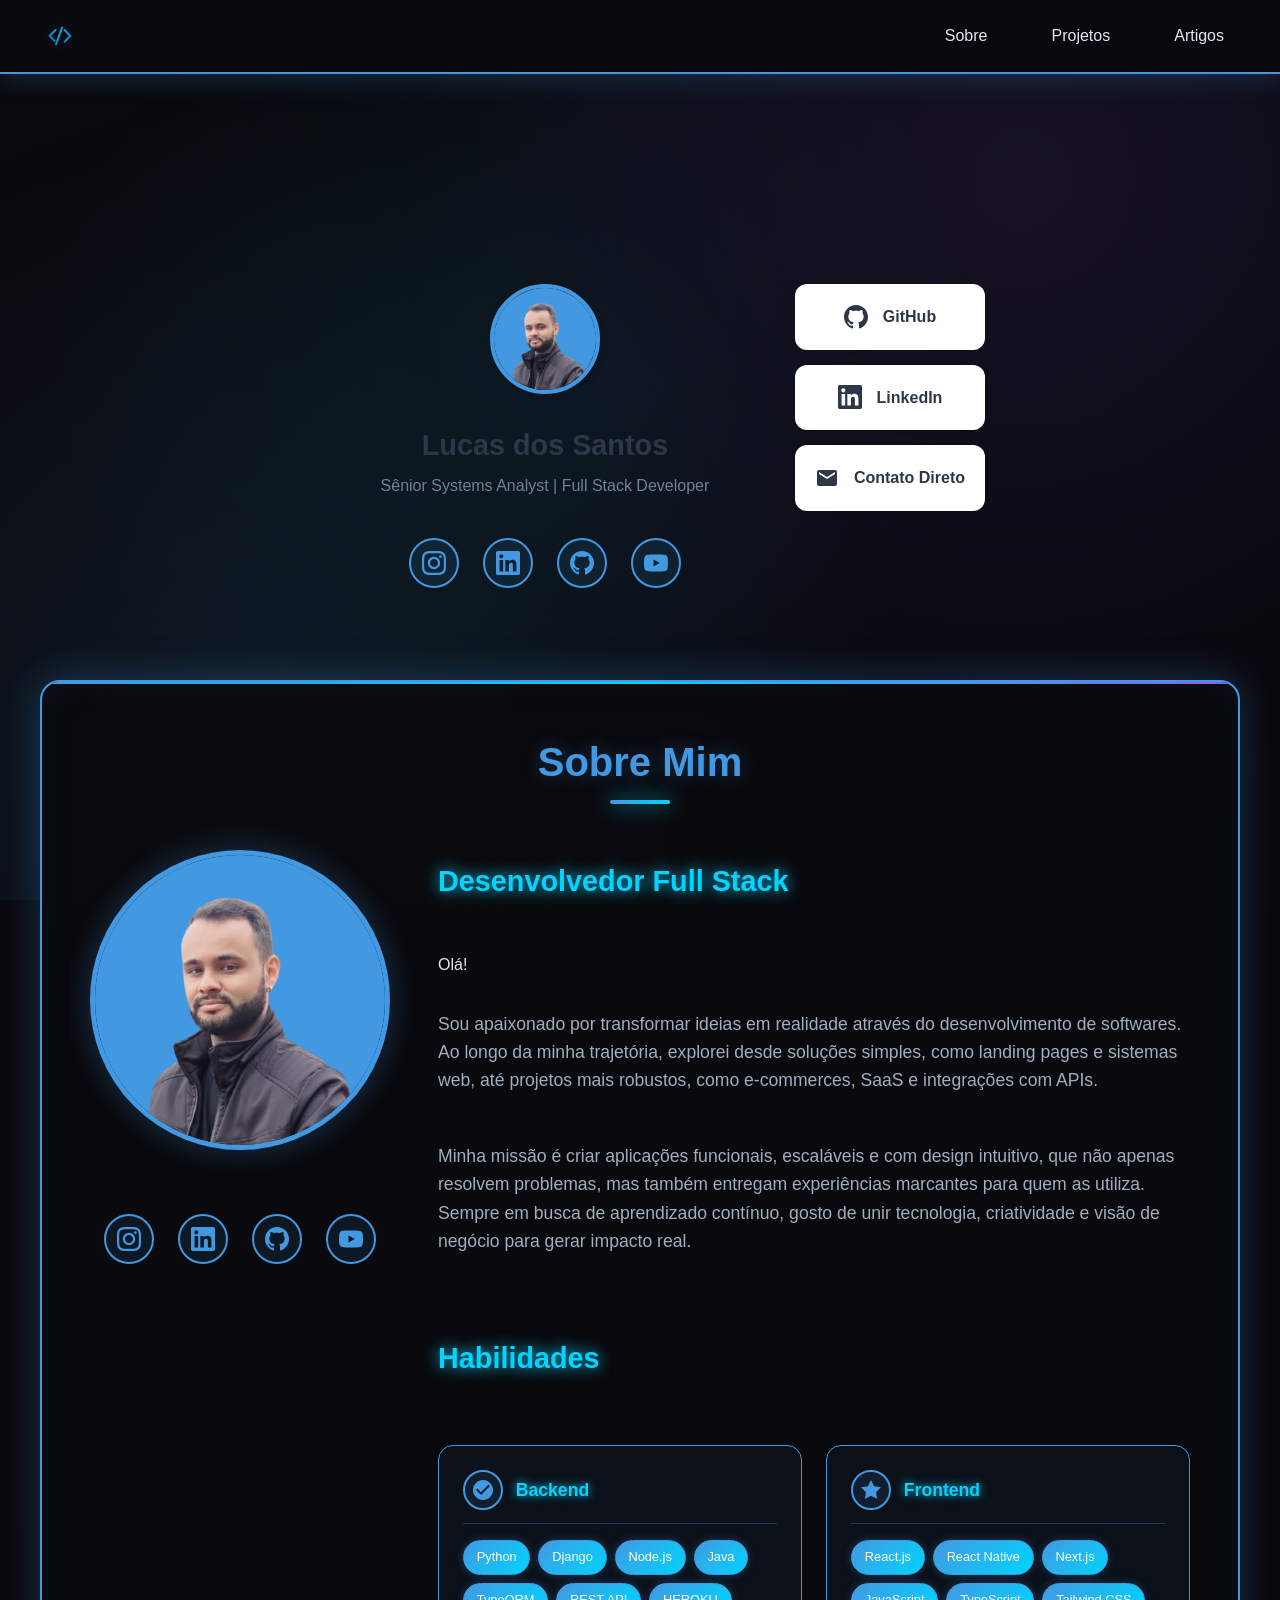
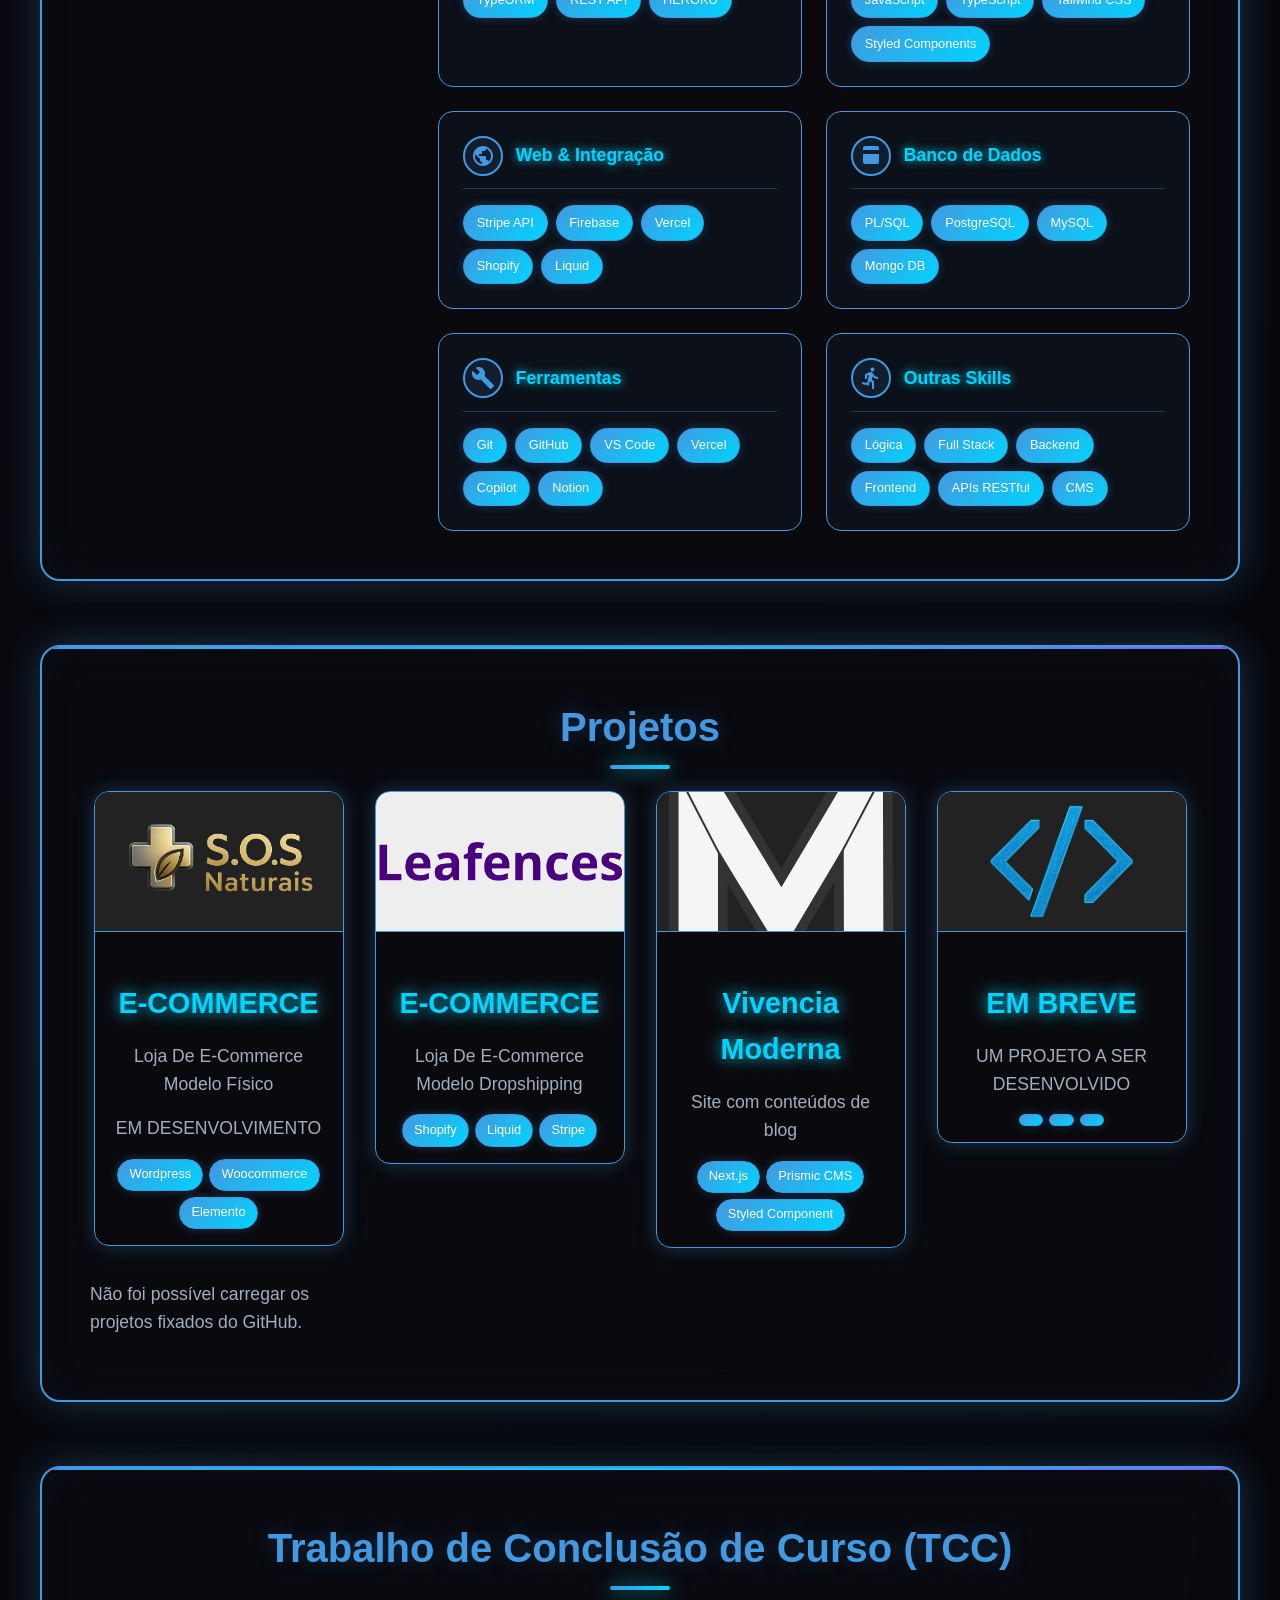
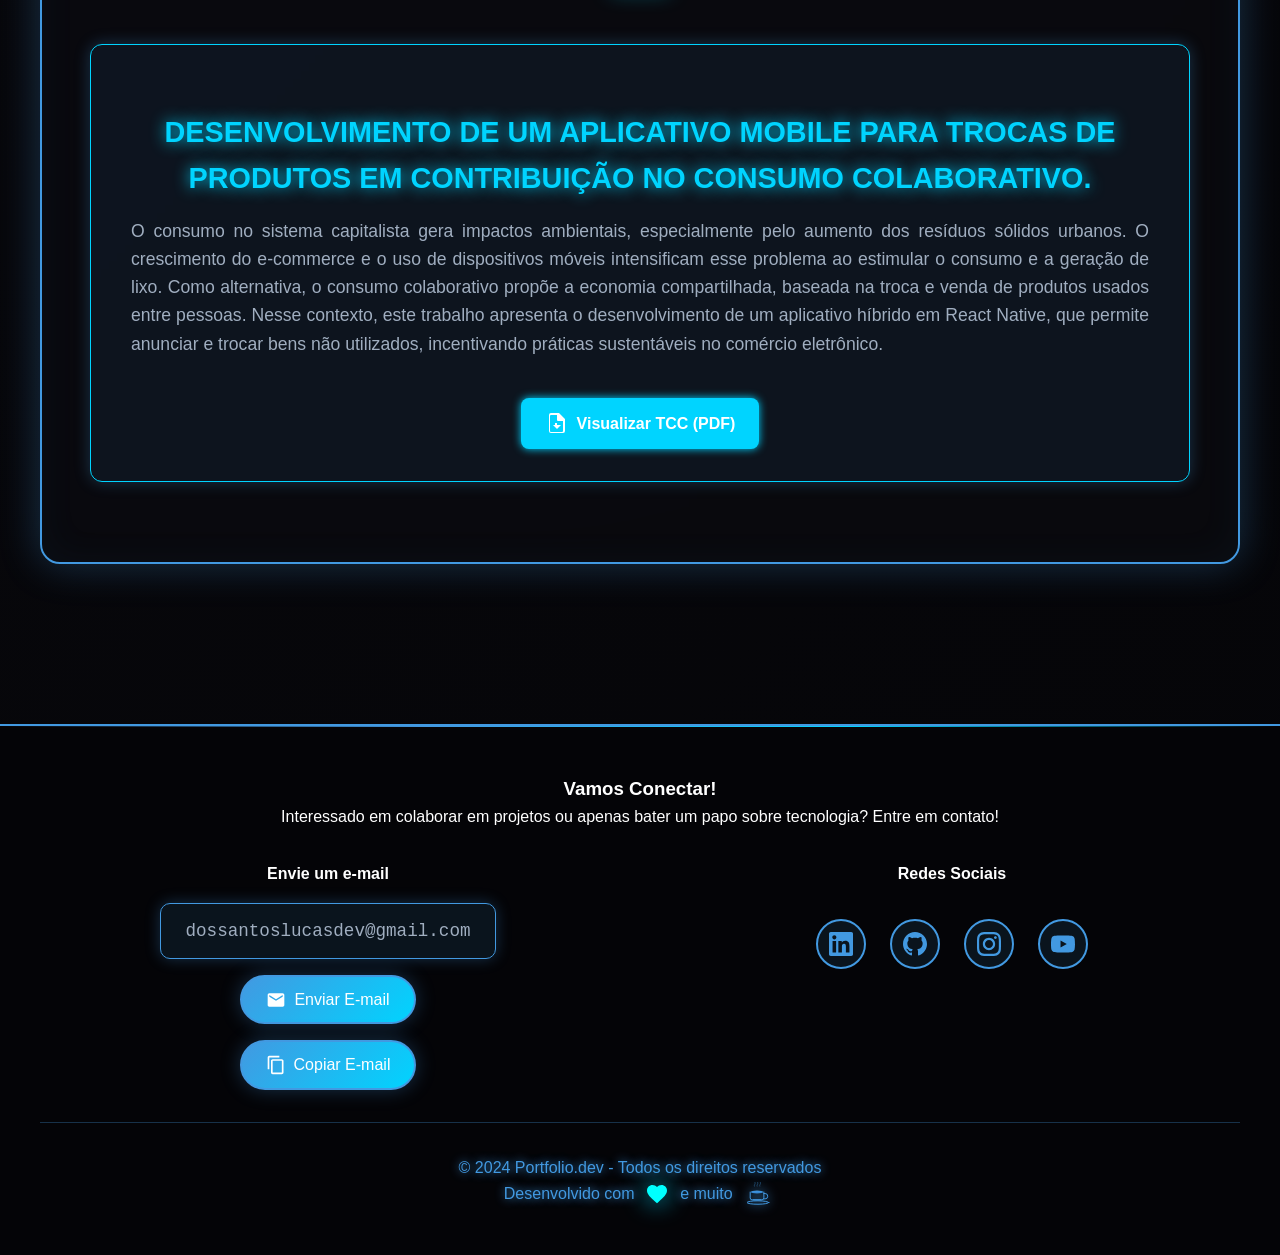
==== index.html @ 05f4ea82 "new Update index.html" ====
<!DOCTYPE html>
<html lang="pt-BR">
<head>
    <meta charset="UTF-8">
    <meta name="viewport" content="width=device-width, initial-scale=1.0">
    <title>Portfólio - Desenvolvedor de Tecnologia</title>
    <link rel="stylesheet" href="style.css">
    <script src="script.js" defer></script>
</head>
<body>
    <!-- Header -->
    <header>
        <div class="header-content">
            <a href="#" class="logo">
                <img src="logo.png" alt="Logo" class="logo-img">
            </a>
            <button class="hamburger" onclick="toggleMenu()">
                <span></span>
                <span></span>
                <span></span>
            </button>
            <nav>
                <ul class="nav-menu">
                    <li><a href="#sobre">Sobre</a></li>
                    <li><a href="#projetos">Projetos</a></li>
                    <li><a href="#artigos">Artigos</a></li>
                </ul>
            </nav>
        </div>
    </header>

    <!-- Main Content -->
    <main>

   <main>
    <section id="links-portal" class="section-links">
        <div class="links-container">
            <div class="profile-header">
                <img src="profile.png" alt="Foto de Perfil" class="profile-img-links">
                <h1>Lucas dos Santos</h1>
                <p class="subtitle">Sênior Systems Analyst | Full Stack Developer</p>
                
                </div>
             <!-- Social Media Links -->
                    <div class="social-media-row">
                        <a href="https://www.instagram.com/dossantoslucasdev/" class="social-link" title="Instagram">
                            <svg width="24" height="24" viewBox="0 0 24 24" fill="currentColor">
                                <path d="M12 2.163c3.204 0 3.584.012 4.85.07 3.252.148 4.771 1.691 4.919 4.919.058 1.265.069 1.645.069 4.849 0 3.205-.012 3.584-.069 4.849-.149 3.225-1.664 4.771-4.919 4.919-1.266.058-1.644.07-4.85.07-3.204 0-3.584-.012-4.849-.07-3.26-.149-4.771-1.699-4.919-4.92-.058-1.265-.07-1.644-.07-4.849 0-3.204.013-3.583.07-4.849.149-3.227 1.664-4.771 4.919-4.919 1.266-.057 1.645-.069 4.849-.069zm0-2.163c-3.259 0-3.667.014-4.947.072-4.358.2-6.78 2.618-6.98 6.98-.059 1.281-.073 1.689-.073 4.948 0 3.259.014 3.668.072 4.948.2 4.358 2.618 6.78 6.98 6.98 1.281.058 1.689.072 4.948.072 3.259 0 3.668-.014 4.948-.072 4.354-.2 6.782-2.618 6.979-6.98.059-1.28.073-1.689.073-4.948 0-3.259-.014-3.667-.072-4.947-.196-4.354-2.617-6.78-6.979-6.98-1.281-.059-1.69-.073-4.949-.073zm0 5.838c-3.403 0-6.162 2.759-6.162 6.162s2.759 6.163 6.162 6.163 6.162-2.759 6.162-6.163c0-3.403-2.759-6.162-6.162-6.162zm0 10.162c-2.209 0-4-1.79-4-4 0-2.209 1.791-4 4-4s4 1.791 4 4c0 2.21-1.791 4-4 4zm6.406-11.845c-.796 0-1.441.645-1.441 1.44s.645 1.44 1.441 1.44c.795 0 1.439-.645 1.439-1.44s-.644-1.44-1.439-1.44z"/>
                            </svg>
                        </a>
                        <a href="https://www.linkedin.com/in/dossantoslucas-rsv/" class="social-link" title="LinkedIn">
                            <svg width="24" height="24" viewBox="0 0 24 24" fill="currentColor">
                                <path d="M20.447 20.452h-3.554v-5.569c0-1.328-.027-3.037-1.852-3.037-1.853 0-2.136 1.445-2.136 2.939v5.667H9.351V9h3.414v1.561h.046c.477-.9 1.637-1.85 3.37-1.85 3.601 0 4.267 2.37 4.267 5.455v6.286zM5.337 7.433c-1.144 0-2.063-.926-2.063-2.065 0-1.138.92-2.063 2.063-2.063 1.14 0 2.064.925 2.064 2.063 0 1.139-.925 2.065-2.064 2.065zm1.782 13.019H3.555V9h3.564v11.452zM22.225 0H1.771C.792 0 0 .774 0 1.729v20.542C0 23.227.792 24 1.771 24h20.451C23.2 24 24 23.227 24 22.271V1.729C24 .774 23.2 0 22.222 0h.003z"/>
                            </svg>
                        </a>
                        <a href="https://github.com/dossantoslucasdev/" class="social-link" title="GitHub">
                            <svg width="24" height="24" viewBox="0 0 24 24" fill="currentColor">
                                <path d="M12 0c-6.626 0-12 5.373-12 12 0 5.302 3.438 9.8 8.207 11.387.599.111.793-.261.793-.577v-2.234c-3.338.726-4.033-1.416-4.033-1.416-.546-1.387-1.333-1.756-1.333-1.756-1.089-.745.083-.729.083-.729 1.205.084 1.839 1.237 1.839 1.237 1.07 1.834 2.807 1.304 3.492.997.107-.775.418-1.305.762-1.604-2.665-.305-5.467-1.334-5.467-5.931 0-1.311.469-2.381 1.236-3.221-.124-.303-.535-1.524.117-3.176 0 0 1.008-.322 3.301 1.23.957-.266 1.983-.399 3.003-.404 1.02.005 2.047.138 3.006.404 2.291-1.552 3.297-1.23 3.297-1.23.653 1.653.242 2.874.118 3.176.77.84 1.235 1.911 1.235 3.221 0 4.609-2.807 5.624-5.479 5.921.43.372.823 1.102.823 2.222v3.293c0 .319.192.694.801.576 4.765-1.589 8.199-6.086 8.199-11.386 0-6.627-5.373-12-12-12z"/>
                            </svg>
                        </a>
                        <a href="https://www.youtube.com/@dossantoslucasdev/" class="social-link" title="YouTube">
                            <svg width="24" height="24" viewBox="0 0 24 24" fill="currentColor">
                                <path d="M23.498 6.186a3.016 3.016 0 0 0-2.122-2.136C19.505 3.545 12 3.545 12 3.545s-7.505 0-9.377.505A3.017 3.017 0 0 0 .502 6.186C0 8.07 0 12 0 12s0 3.93.502 5.814a3.016 3.016 0 0 0 2.122 2.136c1.871.505 9.376.505 9.376.505s7.505 0 9.377-.505a3.015 3.015 0 0 0 2.122-2.136C24 15.93 24 12 24 12s0-3.93-.502-5.814zM9.545 15.568V8.432L15.818 12l-6.273 3.568z"/>
                            </svg>
                        </a>
                    </div>
            </div>

            <div class="links-grid">
                <a href="https://github.com/dossantoslucasdev/" target="_blank" class="link-card">
                    <svg width="24" height="24" viewBox="0 0 24 24" fill="currentColor"><path d="M12 0c-6.626 0-12 5.373-12 12 0 5.302 3.438 9.8 8.207 11.387.599.111.793-.261.793-.577v-2.234c-3.338.726-4.033-1.416-4.033-1.416-.546-1.387-1.333-1.756-1.333-1.756-1.089-.745.083-.729.083-.729 1.205.084 1.839 1.237 1.839 1.237 1.07 1.834 2.807 1.304 3.492.997.107-.775.418-1.305.762-1.604-2.665-.305-5.467-1.334-5.467-5.931 0-1.311.469-2.381 1.236-3.221-.124-.303-.535-1.524.117-3.176 0 0 1.008-.322 3.301 1.23.957-.266 1.983-.399 3.003-.404 1.02.005 2.047.138 3.006.404 2.291-1.552 3.297-1.23 3.297-1.23.653 1.653.242 2.874.118 3.176.77.84 1.235 1.911 1.235 3.221 0 4.609-2.807 5.624-5.479 5.921.43.372.823 1.102.823 2.222v3.293c0 .319.192.694.801.576 4.765-1.589 8.199-6.086 8.199-11.386 0-6.627-5.373-12-12-12z"/></svg>
                    <span>GitHub</span>
                </a>

                <a href="https://www.linkedin.com/in/dossantoslucas-rsv/" target="_blank" class="link-card">
                    <svg width="24" height="24" viewBox="0 0 24 24" fill="currentColor"><path d="M20.447 20.452h-3.554v-5.569c0-1.328-.027-3.037-1.852-3.037-1.853 0-2.136 1.445-2.136 2.939v5.667H9.351V9h3.414v1.561h.046c.477-.9 1.637-1.85 3.37-1.85 3.601 0 4.267 2.37 4.267 5.455v6.286zM5.337 7.433c-1.144 0-2.063-.926-2.063-2.065 0-1.138.92-2.063 2.063-2.063 1.14 0 2.064.925 2.064 2.063 0 1.139-.925 2.065-2.064 2.065zm1.782 13.019H3.555V9h3.564v11.452zM22.225 0H1.771C.792 0 0 .774 0 1.729v20.542C0 23.227.792 24 1.771 24h20.451C23.2 24 24 23.227 24 22.271V1.729C24 .774 23.2 0 22.222 0h.003z"/></svg>
                    <span>LinkedIn</span>
                </a>

                <a href="mailto:dossantoslucasdev@gmail.com" class="link-card">
                    <svg width="24" height="24" viewBox="0 0 24 24" fill="currentColor"><path d="M20 4H4c-1.1 0-1.99.9-1.99 2L2 18c0 1.1.9 2 2 2h16c1.1 0 2-.9 2-2V6c0-1.1-.9-2-2-2zm0 4l-8 5-8-5V6l8 5 8-5v2z"/></svg>
                    <span>Contato Direto</span>
                </a>
            </div>
        </div>
    </section>

    </main>

        
        <!-- Sobre Section -->
        <section id="sobre" class="section">
            <h2>Sobre Mim</h2>
            <div class="about-content">
                <!-- Left Side - Profile & Social -->
                <div class="profile-social-side">
                    <img src="profile.png" alt="Foto de Perfil" class="profile-img">
                    
                    <!-- Social Media Links -->
                    <div class="social-media-row">
                        <a href="https://www.instagram.com/dossantoslucasdev/" class="social-link" title="Instagram">
                            <svg width="24" height="24" viewBox="0 0 24 24" fill="currentColor">
                                <path d="M12 2.163c3.204 0 3.584.012 4.85.07 3.252.148 4.771 1.691 4.919 4.919.058 1.265.069 1.645.069 4.849 0 3.205-.012 3.584-.069 4.849-.149 3.225-1.664 4.771-4.919 4.919-1.266.058-1.644.07-4.85.07-3.204 0-3.584-.012-4.849-.07-3.26-.149-4.771-1.699-4.919-4.92-.058-1.265-.07-1.644-.07-4.849 0-3.204.013-3.583.07-4.849.149-3.227 1.664-4.771 4.919-4.919 1.266-.057 1.645-.069 4.849-.069zm0-2.163c-3.259 0-3.667.014-4.947.072-4.358.2-6.78 2.618-6.98 6.98-.059 1.281-.073 1.689-.073 4.948 0 3.259.014 3.668.072 4.948.2 4.358 2.618 6.78 6.98 6.98 1.281.058 1.689.072 4.948.072 3.259 0 3.668-.014 4.948-.072 4.354-.2 6.782-2.618 6.979-6.98.059-1.28.073-1.689.073-4.948 0-3.259-.014-3.667-.072-4.947-.196-4.354-2.617-6.78-6.979-6.98-1.281-.059-1.69-.073-4.949-.073zm0 5.838c-3.403 0-6.162 2.759-6.162 6.162s2.759 6.163 6.162 6.163 6.162-2.759 6.162-6.163c0-3.403-2.759-6.162-6.162-6.162zm0 10.162c-2.209 0-4-1.79-4-4 0-2.209 1.791-4 4-4s4 1.791 4 4c0 2.21-1.791 4-4 4zm6.406-11.845c-.796 0-1.441.645-1.441 1.44s.645 1.44 1.441 1.44c.795 0 1.439-.645 1.439-1.44s-.644-1.44-1.439-1.44z"/>
                            </svg>
                        </a>
                        <a href="https://www.linkedin.com/in/dossantoslucas-rsv/" class="social-link" title="LinkedIn">
                            <svg width="24" height="24" viewBox="0 0 24 24" fill="currentColor">
                                <path d="M20.447 20.452h-3.554v-5.569c0-1.328-.027-3.037-1.852-3.037-1.853 0-2.136 1.445-2.136 2.939v5.667H9.351V9h3.414v1.561h.046c.477-.9 1.637-1.85 3.37-1.85 3.601 0 4.267 2.37 4.267 5.455v6.286zM5.337 7.433c-1.144 0-2.063-.926-2.063-2.065 0-1.138.92-2.063 2.063-2.063 1.14 0 2.064.925 2.064 2.063 0 1.139-.925 2.065-2.064 2.065zm1.782 13.019H3.555V9h3.564v11.452zM22.225 0H1.771C.792 0 0 .774 0 1.729v20.542C0 23.227.792 24 1.771 24h20.451C23.2 24 24 23.227 24 22.271V1.729C24 .774 23.2 0 22.222 0h.003z"/>
                            </svg>
                        </a>
                        <a href="https://github.com/dossantoslucasdev/" class="social-link" title="GitHub">
                            <svg width="24" height="24" viewBox="0 0 24 24" fill="currentColor">
                                <path d="M12 0c-6.626 0-12 5.373-12 12 0 5.302 3.438 9.8 8.207 11.387.599.111.793-.261.793-.577v-2.234c-3.338.726-4.033-1.416-4.033-1.416-.546-1.387-1.333-1.756-1.333-1.756-1.089-.745.083-.729.083-.729 1.205.084 1.839 1.237 1.839 1.237 1.07 1.834 2.807 1.304 3.492.997.107-.775.418-1.305.762-1.604-2.665-.305-5.467-1.334-5.467-5.931 0-1.311.469-2.381 1.236-3.221-.124-.303-.535-1.524.117-3.176 0 0 1.008-.322 3.301 1.23.957-.266 1.983-.399 3.003-.404 1.02.005 2.047.138 3.006.404 2.291-1.552 3.297-1.23 3.297-1.23.653 1.653.242 2.874.118 3.176.77.84 1.235 1.911 1.235 3.221 0 4.609-2.807 5.624-5.479 5.921.43.372.823 1.102.823 2.222v3.293c0 .319.192.694.801.576 4.765-1.589 8.199-6.086 8.199-11.386 0-6.627-5.373-12-12-12z"/>
                            </svg>
                        </a>
                        <a href="https://www.youtube.com/@dossantoslucasdev/" class="social-link" title="YouTube">
                            <svg width="24" height="24" viewBox="0 0 24 24" fill="currentColor">
                                <path d="M23.498 6.186a3.016 3.016 0 0 0-2.122-2.136C19.505 3.545 12 3.545 12 3.545s-7.505 0-9.377.505A3.017 3.017 0 0 0 .502 6.186C0 8.07 0 12 0 12s0 3.93.502 5.814a3.016 3.016 0 0 0 2.122 2.136c1.871.505 9.376.505 9.376.505s7.505 0 9.377-.505a3.015 3.015 0 0 0 2.122-2.136C24 15.93 24 12 24 12s0-3.93-.502-5.814zM9.545 15.568V8.432L15.818 12l-6.273 3.568z"/>
                            </svg>
                        </a>
                    </div>
                </div>

                <!-- Right Side - Content -->
                <div class="content-side">
                    <h3>Desenvolvedor Full Stack</h3>
                    <span>Olá!</span>
                    <p>
                        Sou apaixonado por transformar ideias em realidade através do desenvolvimento de softwares. Ao longo da minha trajetória, explorei desde soluções simples, como landing pages e sistemas web, até projetos mais robustos, como e-commerces, SaaS e integrações com APIs.
                    </p>
                    <p>
                        Minha missão é criar aplicações funcionais, escaláveis e com design intuitivo, que não apenas resolvem problemas, mas também entregam experiências marcantes para quem as utiliza. Sempre em busca de aprendizado contínuo, gosto de unir tecnologia, criatividade e visão de negócio para gerar impacto real.
                    </p>
                    <h3>Habilidades</h3>
                    <div class="skills-grid">
                        <!-- Backend -->
                        <div class="skill-category">
                            <div class="skill-category-header">
                                <a href="#" class="skill-category-icon" title="Backend">
                                    <svg width="24" height="24" viewBox="0 0 24 24" fill="currentColor">
                                        <path d="M12 2C6.48 2 2 6.48 2 12s4.48 10 10 10 10-4.48 10-10S17.52 2 12 2zm-2 15l-5-5 1.41-1.41L10 14.17l7.59-7.59L19 8l-9 9z"/>
                                    </svg>
                                </a>
                                <h4>Backend</h4>
                            </div>
                            <div class="skill-items">
                                <span class="skill-tag">Python</span>
                                <span class="skill-tag">Django</span>
                                <span class="skill-tag">Node.js</span>
                                <span class="skill-tag">Java</span>
                                <span class="skill-tag">TypeORM</span>
                                <span class="skill-tag">REST API</span>
                                <span class="skill-tag">HEROKU</span>
                            </div>
                        </div>

                        <!-- Frontend -->
                        <div class="skill-category">
                            <div class="skill-category-header">
                                <a href="#" class="skill-category-icon" title="Frontend">
                                    <svg width="24" height="24" viewBox="0 0 24 24" fill="currentColor">
                                        <path d="M12 2l3.09 6.26L22 9.27l-5 4.87 1.18 6.88L12 17.77l-6.18 3.25L7 14.14 2 9.27l6.91-1.01L12 2z"/>
                                    </svg>
                                </a>
                                <h4>Frontend</h4>
                            </div>
                            <div class="skill-items">
                                <span class="skill-tag">React.js</span>
                                <span class="skill-tag">React Native</span>
                                <span class="skill-tag">Next.js</span>
                                <span class="skill-tag">JavaScript</span>
                                <span class="skill-tag">TypeScript</span>
                                <span class="skill-tag">Tailwind CSS</span>
                                <span class="skill-tag">Styled Components</span>
                            </div>
                        </div>

                        <!-- Web & Integração -->
                        <div class="skill-category">
                            <div class="skill-category-header">
                                <a href="#" class="skill-category-icon" title="Web & Integração">
                                    <svg width="24" height="24" viewBox="0 0 24 24" fill="currentColor">
                                        <path d="M12 2C6.48 2 2 6.48 2 12s4.48 10 10 10 10-4.48 10-10S17.52 2 12 2zm-1 17.93c-3.94-.49-7-3.85-7-7.93 0-.62.08-1.21.21-1.79L9 15v1c0 1.1.9 2 2 2v1.93zm6.9-2.54c-.26-.81-1-1.39-1.9-1.39h-1v-3c0-.55-.45-1-1-1H8v-2h2c.55 0 1-.45 1-1V7h2c1.1 0 2-.9 2-2v-.41c2.93 1.19 5 4.06 5 7.41 0 2.08-.8 3.97-2.1 5.39z"/>
                                    </svg>
                                </a>
                                <h4>Web & Integração</h4>
                            </div>
                            <div class="skill-items">
                                <span class="skill-tag">Stripe API</span>
                                <span class="skill-tag">Firebase</span>
                                <span class="skill-tag">Vercel</span>
                                <span class="skill-tag">Shopify</span>
                                <span class="skill-tag">Liquid</span>
                            </div>
                        </div>

                        <!-- Banco de Dados -->
                        <div class="skill-category">
                            <div class="skill-category-header">
                                <a href="#" class="skill-category-icon" title="Banco de Dados">
                                    <svg width="24" height="24" viewBox="0 0 24 24" fill="currentColor">
                                        <path d="M20 6H4V4c0-1.1.9-2 2-2h12c1.1 0 2 .9 2 2v2zm0 4H4v8c0 1.1.9 2 2 2h12c1.1 0 2-.9 2-2v-8zM6 18c0 .55.45 1 1 1h1c.55 0 1-.45 1-1v-1c0-.55-.45-1-1-1H7c-.55 0-1 .45-1 1v1zm0-5c0 .55.45 1 1 1h1c.55 0 1-.45 1-1v-1c0-.55-.45-1-1-1H7c-.55 0-1 .45-1 1v1z"/>
                                    </svg>
                                </a>
                                <h4>Banco de Dados</h4>
                            </div>
                            <div class="skill-items">
                                <span class="skill-tag">PL/SQL</span>
                                <span class="skill-tag">PostgreSQL</span>
                                <span class="skill-tag">MySQL</span>
                                <span class="skill-tag">Mongo DB</span>
                            </div>
                        </div>

                        <!-- Ferramentas -->
                        <div class="skill-category">
                            <div class="skill-category-header">
                                <a href="#" class="skill-category-icon" title="Ferramentas">
                                    <svg width="24" height="24" viewBox="0 0 24 24" fill="currentColor">
                                        <path d="M22.7 19l-9.1-9.1c.9-2.3.4-5-1.5-6.9-2-2-5-2.4-7.4-1.3L9 6 6 9 1.6 4.7C.4 7.1.9 10.1 2.9 12.1c1.9 1.9 4.6 2.4 6.9 1.5l9.1 9.1c.4.4 1 .4 1.4 0l2.3-2.3c.5-.4.5-1.1.1-1.4z"/>
                                    </svg>
                                </a>
                                <h4>Ferramentas</h4>
                            </div>
                            <div class="skill-items">
                                <span class="skill-tag">Git</span>
                                <span class="skill-tag">GitHub</span>
                                <span class="skill-tag">VS Code</span>
                                <span class="skill-tag">Vercel</span>
                                <span class="skill-tag">Copilot</span>
                                <span class="skill-tag">Notion</span>
                            </div>
                        </div>

                        <!-- Outras Skills -->
                        <div class="skill-category">
                            <div class="skill-category-header">
                                <a href="#" class="skill-category-icon" title="Outras Skills">
                                    <svg width="24" height="24" viewBox="0 0 24 24" fill="currentColor">
                                        <path d="M13.49 5.48c1.1 0 2-.9 2-2s-.9-2-2-2-2 .9-2 2 .9 2 2 2zm-3.6 13.9l1-4.4 2.1 2v6h2v-7.5l-2.1-2 .6-3c1.3 1.5 3.3 2.5 5.5 2.5v-2c-1.9 0-3.5-1-4.3-2.4l-1-1.6c-.4-.6-1-1-1.7-1-.3 0-.5.1-.8.1l-5.2 2.2v4.7h2v-3.4l1.8-.7-1.6 8.1-4.9-1-.4 2 7 1.4z"/>
                                    </svg>
                                </a>
                                <h4>Outras Skills</h4>
                            </div>
                            <div class="skill-items">
                                <span class="skill-tag">Lógica</span>
                                <span class="skill-tag">Full Stack</span>
                                <span class="skill-tag">Backend</span>
                                <span class="skill-tag">Frontend</span>
                                <span class="skill-tag">APIs RESTful</span>
                                <span class="skill-tag">CMS</span>
                            </div>
                        </div>
                    </div>
                </div>
            </div>
        </section>

        <!-- Projetos Section -->
        <section id="projetos" class="section">
            <h2>Projetos</h2>
            <div class="projects-grid">
                <a href="https://sosnaturais.com.br/" target="_blank" class="project-card-link">
                    <div class="project-card">
                        <img src="images/logososnaturais.png" alt="Imagem do Projeto" class="project-image">
                        <div class="project-info">
                            <h3 class="project-title">E-COMMERCE</h3>
                            <p class="project-description">Loja De E-Commerce Modelo Físico</p>
                            <p class="project-description">EM DESENVOLVIMENTO</p>
                            <div class="project-tech">
                                <span class="tech-tag">Wordpress</span>
                                <span class="tech-tag">Woocommerce</span>
                                <span class="tech-tag">Elemento</span>
                            </div>
                        </div>
                    </div>
                </a>
                <a href="https://leafences.com/" target="_blank" class="project-card-link">
                    <div class="project-card">
                        <img src="images/leafences_logo.png" alt="Imagem do Projeto" class="project-image">
                        <div class="project-info">
                            <h3 class="project-title">E-COMMERCE</h3>
                            <p class="project-description">Loja De E-Commerce Modelo Dropshipping</p>
                            <div class="project-tech">
                                <span class="tech-tag">Shopify</span>
                                <span class="tech-tag">Liquid</span>
                                <span class="tech-tag">Stripe</span>
                            </div>
                        </div>
                    </div>
                </a>
                <a href="https://vivenciamoderna.com.br/" target="_blank" class="project-card-link">
                    <div class="project-card">
                        <img src="images/vm_logo.svg" alt="Imagem do Projeto" class="project-image">
                        <div class="project-info">
                            <h3 class="project-title">Vivencia Moderna</h3>
                            <p class="project-description">Site com conteúdos de blog</p>
                            <div class="project-tech">
                                <span class="tech-tag">Next.js</span>
                                <span class="tech-tag">Prismic CMS</span>
                                <span class="tech-tag">Styled Component</span>
                            </div>
                        </div>
                    </div>
                </a>
                <a href="#" target="_blank" class="project-card-link">
                    <div class="project-card">
                        <img src="logo.png" alt="Imagem do Projeto" class="project-image">
                        <div class="project-info">
                            <h3 class="project-title">EM BREVE</h3>
                            <p class="project-description">UM PROJETO A SER DESENVOLVIDO</p>
                            <div class="project-tech">
                                <span class="tech-tag"> </span>
                                <span class="tech-tag"> </span>
                                <span class="tech-tag"> </span>
                            </div>
                        </div>
                    </div>
                </a>
            </div>
            <div class="projects-grid" id="github-projects"></div>
        </section>

        <!-- Artigos Section -->
        <section id="artigos" class="section">
            <h2>Trabalho de Conclusão de Curso (TCC)</h2>
            <div class="tcc-container">
                <div class="tcc-info">
                    <h3>
                        DESENVOLVIMENTO DE UM APLICATIVO MOBILE
                        PARA TROCAS DE PRODUTOS EM CONTRIBUIÇÃO NO
                        CONSUMO COLABORATIVO.
                    </h3>
                    <p class="tcc-description">
                        O consumo no sistema capitalista gera impactos ambientais, especialmente pelo aumento dos resíduos sólidos urbanos. O crescimento do e-commerce e o uso de dispositivos móveis intensificam esse problema ao estimular o consumo e a geração de lixo. Como alternativa, o consumo colaborativo propõe a economia compartilhada, baseada na troca e venda de produtos usados entre pessoas. Nesse contexto, este trabalho apresenta o desenvolvimento de um aplicativo híbrido em React Native, que permite anunciar e trocar bens não utilizados, incentivando práticas sustentáveis no comércio eletrônico.
                    </p>
                    <a href="tcc_app.pdf" target="_blank" class="tcc-download">
                        <svg width="24" height="24" fill="currentColor" style="vertical-align:middle;margin-right:8px;">
                            <path d="M6 2a2 2 0 0 0-2 2v16a2 2 0 0 0 2 2h12a2 2 0 0 0 2-2V8l-6-6H6zm7 1.5V9h5.5L13 3.5zM6 4h6v5a1 1 0 0 0 1 1h5v10a1 1 0 0 1-1 1H6a1 1 0 0 1-1-1V5a1 1 0 0 1 1-1zm6 10v-2h-2v2H8l4 4 4-4h-2z"/>
                        </svg>
                        Visualizar TCC (PDF)
                    </a>
                </div>
            </div>
        </section>
    </main>

    <!-- Footer -->
    <footer>
        <div class="footer-content">
            <h3>Vamos Conectar!</h3>
            <p>Interessado em colaborar em projetos ou apenas bater um papo sobre tecnologia? Entre em contato!</p>
            
            <div class="contact-section">
                <div class="email-section">
                    <h4>Envie um e-mail</h4>
                    <p>dossantoslucasdev@gmail.com</p>
                    <button class="email-button" onclick="openEmailClient()">
                        <svg width="20" height="20" viewBox="0 0 24 24" fill="currentColor">
                            <path d="M20 4H4c-1.1 0-1.99.9-1.99 2L2 18c0 1.1.9 2 2 2h16c1.1 0 2-.9 2-2V6c0-1.1-.9-2-2-2zm0 4l-8 5-8-5V6l8 5 8-5v2z"/>
                        </svg>
                        Enviar E-mail
                    </button>
                    <button class="copy-email-button" onclick="copyEmail()">
                        <svg width="20" height="20" viewBox="0 0 24 24" fill="currentColor">
                            <path d="M16 1H4c-1.1 0-2 .9-2 2v14h2V3h12V1zm3 4H8c-1.1 0-2 .9-2 2v14c0 1.1.9 2 2 2h11c1.1 0 2-.9 2-2V7c0-1.1-.9-2-2-2zm0 16H8V7h11v14z"/>
                        </svg>
                        Copiar E-mail
                    </button>
                </div>
                
                <div class="social-section">
                    <h4>Redes Sociais</h4>
                    <div class="social-links">
                        <a href="https://www.linkedin.com/in/dossantoslucas-rsv/" target="_blank" title="LinkedIn" class="social-link">
                            <svg width="24" height="24" viewBox="0 0 24 24" fill="currentColor">
                                <path d="M20.447 20.452h-3.554v-5.569c0-1.328-.027-3.037-1.852-3.037-1.853 0-2.136 1.445-2.136 2.939v5.667H9.351V9h3.414v1.561h.046c.477-.9 1.637-1.85 3.37-1.85 3.601 0 4.267 2.37 4.267 5.455v6.286zM5.337 7.433c-1.144 0-2.063-.926-2.063-2.065 0-1.138.92-2.063 2.063-2.063 1.14 0 2.064.925 2.064 2.063 0 1.139-.925 2.065-2.064 2.065zm1.782 13.019H3.555V9h3.564v11.452zM22.225 0H1.771C.792 0 0 .774 0 1.729v20.542C0 23.227.792 24 1.771 24h20.451C23.2 24 24 23.227 24 22.271V1.729C24 .774 23.2 0 22.222 0h.003z"/>
                            </svg>
                        </a>
                        <a href="https://github.com/dossantoslucasdev/" target="_blank" title="GitHub" class="social-link">
                            <svg width="24" height="24" viewBox="0 0 24 24" fill="currentColor">
                                <path d="M12 0c-6.626 0-12 5.373-12 12 0 5.302 3.438 9.8 8.207 11.387.599.111.793-.261.793-.577v-2.234c-3.338.726-4.033-1.416-4.033-1.416-.546-1.387-1.333-1.756-1.333-1.756-1.089-.745.083-.729.083-.729 1.205.084 1.839 1.237 1.839 1.237 1.07 1.834 2.807 1.304 3.492.997.107-.775.418-1.305.762-1.604-2.665-.305-5.467-1.334-5.467-5.931 0-1.311.469-2.381 1.236-3.221-.124-.303-.535-1.524.117-3.176 0 0 1.008-.322 3.301 1.23.957-.266 1.983-.399 3.003-.404 1.02.005 2.047.138 3.006.404 2.291-1.552 3.297-1.23 3.297-1.23.653 1.653.242 2.874.118 3.176.77.84 1.235 1.911 1.235 3.221 0 4.609-2.807 5.624-5.479 5.921.43.372.823 1.102.823 2.222v3.293c0 .319.192.694.801.576 4.765-1.589 8.199-6.086 8.199-11.386 0-6.627-5.373-12-12-12z"/>
                            </svg>
                        </a>
                        <a href="https://www.instagram.com/dossantoslucasdev/" target="_blank" title="Instagram" class="social-link">
                            <svg width="24" height="24" viewBox="0 0 24 24" fill="currentColor">
                                <path d="M12 2.163c3.204 0 3.584.012 4.85.07 3.252.148 4.771 1.691 4.919 4.919.058 1.265.069 1.645.069 4.849 0 3.205-.012 3.584-.069 4.849-.149 3.225-1.664 4.771-4.919 4.919-1.266.058-1.644.07-4.85.07-3.204 0-3.584-.012-4.849-.07-3.26-.149-4.771-1.699-4.919-4.92-.058-1.265-.07-1.644-.07-4.849 0-3.204.013-3.583.07-4.849.149-3.227 1.664-4.771 4.919-4.919 1.266-.057 1.645-.069 4.849-.069zm0-2.163c-3.259 0-3.667.014-4.947.072-4.358.2-6.78 2.618-6.98 6.98-.059 1.281-.073 1.689-.073 4.948 0 3.259.014 3.668.072 4.948.2 4.358 2.618 6.78 6.98 6.98 1.281.058 1.689.072 4.948.072 3.259 0 3.668-.014 4.948-.072 4.354-.2 6.782-2.618 6.979-6.98.059-1.28.073-1.689.073-4.948 0-3.259-.014-3.667-.072-4.947-.196-4.354-2.617-6.78-6.979-6.98-1.281-.059-1.69-.073-4.949-.073zm0 5.838c-3.403 0-6.162 2.759-6.162 6.162s2.759 6.163 6.162 6.163 6.162-2.759 6.162-6.163c0-3.403-2.759-6.162-6.162-6.162zm0 10.162c-2.209 0-4-1.79-4-4 0-2.209 1.791-4 4-4s4 1.791 4 4c0 2.21-1.791 4-4 4zm6.406-11.845c-.796 0-1.441.645-1.441 1.44s.645 1.44 1.441 1.44c.795 0 1.439-.645 1.439-1.44s-.644-1.44-1.439-1.44z"/>
                            </svg>
                        </a>
                        <a href="https://www.youtube.com/@dossantoslucasdev/" target="_blank" title="YouTube" class="social-link">
                            <svg width="24" height="24" viewBox="0 0 24 24" fill="currentColor">
                                <path d="M23.498 6.186a3.016 3.016 0 0 0-2.122-2.136C19.505 3.545 12 3.545 12 3.545s-7.505 0-9.377.505A3.017 3.017 0 0 0 .502 6.186C0 8.07 0 12 0 12s0 3.93.502 5.814a3.016 3.016 0 0 0 2.122 2.136c1.871.505 9.376.505 9.376.505s7.505 0 9.377-.505a3.015 3.015 0 0 0 2.122-2.136C24 15.93 24 12 24 12s0-3.93-.502-5.814zM9.545 15.568V8.432L15.818 12l-6.273 3.568z"/>
                            </svg>
                        </a>
                    </div>
                </div>
            </div>
            
                         <div class="footer-bottom">
                 <p class="footer-text">&copy; 2024 Portfolio.dev - Todos os direitos reservados</p>
                 <p class="footer-text">Desenvolvido com 
                     <svg width="20" height="20" viewBox="0 0 24 24" fill="currentColor" class="footer-icon">
                         <path d="M12 21.35l-1.45-1.32C5.4 15.36 2 12.28 2 8.5 2 5.42 4.42 3 7.5 3c1.74 0 3.41.81 4.5 2.09C13.09 3.81 14.76 3 16.5 3 19.58 3 22 5.42 22 8.5c0 3.78-3.4 6.86-8.55 11.54L12 21.35z"/>
                     </svg> 
                     e muito 
                     <svg xmlns="http://www.w3.org/2000/svg" width="26" height="26" viewBox="0 0 256 256" role="img" aria-labelledby="title desc" class="footer-icon coffee-icon">
                        <title id="title">Xícara de café minimalista</title>
                        <desc id="desc">Desenho vetorial de uma xícara de café com pires e vapor.</desc>
                      
                                                 <style>
                           :root {
                             --line: #4299e1;      /* cor das linhas (azul) */
                             --coffee: #3182ce;    /* cor do café (azul escuro) */
                             --steam: rgba(66,153,225,.5);
                           }
                           .line { stroke: var(--line); fill: none; stroke-width: 8; stroke-linecap: round; stroke-linejoin: round; }
                           .steam { stroke: var(--steam); fill: none; stroke-width: 6; stroke-linecap: round; }
                         </style>
                      
                        <!-- Pires -->
                        <ellipse cx="128" cy="198" rx="90" ry="14" class="line" />
                      
                        <!-- Corpo da xícara (sem linha no topo) -->
                        <path d="M64 112
                                 v48
                                 a16 16 0 0 0 16 16
                                 h80
                                 a16 16 0 0 0 16-16
                                 v-48"
                              class="line"/>
                      
                        <!-- Alça -->
                        <path d="M176 124
                                 h10
                                 a22 22 0 0 1 0 44
                                 h-10"
                              class="line"/>
                      
                        <!-- Superfície do café -->
                                                 <defs>
                           <linearGradient id="coffeeGrad" x1="0" x2="0" y1="0" y2="1">
                             <stop offset="0%" stop-color="#4299e1"/>
                             <stop offset="100%" stop-color="var(--coffee)"/>
                           </linearGradient>
                         </defs>
                        <ellipse cx="120" cy="112" rx="52" ry="12" fill="url(#coffeeGrad)"/>
                      
                        <!-- Vapor -->
                        <path d="M98 64 C 92 52, 112 44, 104 32" class="steam"/>
                        <path d="M120 64 C 114 52, 134 44, 126 32" class="steam"/>
                        <path d="M142 64 C 136 52, 156 44, 148 32" class="steam"/>
                      
                        <!-- Base da xícara -->
                        <path d="M88 176 h64" class="line"/>
                      </svg>
                      
                 </p>
             </div>
        </div>
    </footer>

</body>

</html>

</html>
---- style.css ----
/* Reset e configurações básicas */
* {
    margin: 0;
    padding: 0;
    box-sizing: border-box;
}

:root {
    --primary: #4299e1;
    --primary-dark: #2b6cb0;
    --primary-light: #63b3ed;
    --accent: #00d4ff;
    --accent-dark: #0099cc;
    --neon-blue: #00ffff;
    --neon-purple: #8b5cf6;
    --dark-bg: #0a0a0f;
    --darker-bg: #050508;
    --card-bg: rgba(10, 10, 15, 0.9);
    --text-primary: #e2e8f0;
    --text-secondary: #a0aec0;
    --border-glow: #4299e1;
    --shadow-glow: rgba(66, 153, 225, 0.3);
}

body {
    font-family: 'Segoe UI', Tahoma, Geneva, Verdana, sans-serif;
    line-height: 1.6;
    color: var(--text-primary);
    background: linear-gradient(135deg, var(--dark-bg) 0%, var(--darker-bg) 100%);
    min-height: 100vh;
    position: relative;
    overflow-x: hidden;
}

/* Efeito de fundo cyberpunk */
body::before {
    content: '';
    position: fixed;
    top: 0;
    left: 0;
    width: 100%;
    height: 100%;
    background: 
        radial-gradient(circle at 20% 80%, rgba(66, 153, 225, 0.1) 0%, transparent 50%),
        radial-gradient(circle at 80% 20%, rgba(139, 92, 246, 0.1) 0%, transparent 50%),
        radial-gradient(circle at 40% 40%, rgba(0, 212, 255, 0.05) 0%, transparent 50%);
    pointer-events: none;
    z-index: -1;
}

/* Header */
header {
    background: rgba(10, 10, 15, 0.95);
    backdrop-filter: blur(20px);
    padding: 1rem 2rem;
    position: fixed;
    top: 0;
    left: 0;
    right: 0;
    z-index: 1000;
    border-bottom: 2px solid var(--border-glow);
    box-shadow: 0 0 30px var(--shadow-glow);
}

.header-content {
    display: flex;
    justify-content: space-between;
    align-items: center;
    max-width: 1200px;
    margin: 0 auto;
}

.logo {
    text-decoration: none;
    display: flex;
    align-items: center;
}

.logo-img {
    height: 40px;
    width: auto;
    transition: all 0.3s ease;
    filter: drop-shadow(0 0 10px var(--shadow-glow));
}

.logo:hover .logo-img {
    transform: scale(1.1);
    filter: drop-shadow(0 0 20px var(--accent));
}

/* Menu Hambúrguer */
.hamburger {
    display: none;
    flex-direction: column;
    cursor: pointer;
    background: none;
    border: none;
    padding: 0.5rem;
}

.hamburger span {
    width: 25px;
    height: 3px;
    background: var(--primary);
    margin: 3px 0;
    transition: 0.3s;
    border-radius: 2px;
    box-shadow: 0 0 10px var(--shadow-glow);
}

.hamburger.active span:nth-child(1) {
    transform: rotate(-45deg) translate(-5px, 6px);
}

.hamburger.active span:nth-child(2) {
    opacity: 0;
}

.hamburger.active span:nth-child(3) {
    transform: rotate(45deg) translate(-5px, -6px);
}

.nav-menu {
    display: flex;
    list-style: none;
    gap: 2rem;
}

.nav-menu li a {
    text-decoration: none;
    color: var(--text-primary);
    font-weight: 500;
    transition: all 0.3s ease;
    padding: 0.5rem 1rem;
    border-radius: 5px;
    position: relative;
}

.nav-menu li a::after {
    content: '';
    position: absolute;
    bottom: 0;
    left: 50%;
    width: 0;
    height: 2px;
    background: var(--accent);
    transition: all 0.3s ease;
    transform: translateX(-50%);
}

.nav-menu li a:hover::after {
    width: 80%;
}

.nav-menu li a:hover {
    color: var(--accent);
    text-shadow: 0 0 10px var(--accent);
    background: rgba(66, 153, 225, 0.1);
    border: 1px solid var(--primary);
}

/* Main Content */
main {
    margin-top: 80px;
    padding: 2rem;
}

/* Social Media Row */
.social-media-row {
    display: flex;
    gap: 1.5rem;
    justify-content: center;
    flex-wrap: wrap;
    margin-top: 2rem;
}

.social-link {
    display: flex;
    align-items: center;
    justify-content: center;
    width: 50px;
    height: 50px;
    border-radius: 50%;
    background: rgba(66, 153, 225, 0.1);
    border: 2px solid var(--primary);
    color: var(--primary);
    text-decoration: none;
    transition: all 0.3s;
    position: relative;
    overflow: hidden;
}

.social-link::before {
    content: '';
    position: absolute;
    top: 0;
    left: -100%;
    width: 100%;
    height: 100%;
    background: linear-gradient(90deg, transparent, var(--primary), transparent);
    transition: left 0.5s;
}

.social-link:hover::before {
    left: 100%;
}

.social-link:hover {
    transform: translateY(-3px) scale(1.1);
    border-color: var(--accent);
    color: var(--accent);
    box-shadow: 0 0 25px var(--accent);
}

.section {
    max-width: 1200px;
    margin: 0 auto 4rem auto;
    background: var(--card-bg);
    backdrop-filter: blur(20px);
    border-radius: 20px;
    padding: 3rem;
    border: 2px solid var(--border-glow);
    box-shadow: 
        0 0 40px var(--shadow-glow),
        inset 0 0 40px rgba(66, 153, 225, 0.05);
    position: relative;
    overflow: hidden;
}

.section::before {
    content: '';
    position: absolute;
    top: 0;
    left: 0;
    right: 0;
    height: 2px;
    background: linear-gradient(90deg, var(--primary), var(--accent), var(--neon-purple));
    animation: scanline 3s linear infinite;
}

@keyframes scanline {
    0% { transform: translateX(-100%); }
    100% { transform: translateX(100%); }
}

.section h2 {
    font-size: 2.5rem;
    color: var(--primary);
    margin-bottom: 2rem;
    text-align: center;
    position: relative;
    text-shadow: 0 0 20px var(--shadow-glow);
}

.section h2::after {
    content: '';
    position: absolute;
    bottom: -10px;
    left: 50%;
    transform: translateX(-50%);
    width: 60px;
    height: 4px;
    background: linear-gradient(90deg, var(--primary), var(--accent));
    border-radius: 2px;
    box-shadow: 0 0 20px var(--accent);
}

.section h3 {
    font-size: 1.8rem;
    color: var(--accent);
    margin: 2rem 0 1rem 0;
    text-shadow: 0 0 15px var(--accent);
}

.section p {
    font-size: 1.1rem;
    margin-bottom: 1rem;
    color: var(--text-secondary);
}

/* Sobre Section */
.about-content {
    display: grid;
    grid-template-columns: 300px 1fr;
    gap: 3rem;
    align-items: start;
}

.profile-social-side {
    display: flex;
    flex-direction: column;
    align-items: center;
    gap: 2rem;
    position: sticky;
    top: 120px;
    opacity: 0;
    transform: translateX(-100px);
    animation: slideInLeft 1s ease-out 0.2s forwards;
}

.content-side {
    display: flex;
    flex-direction: column;
    gap: 2rem;
    opacity: 0;
    transform: translateX(100px);
    animation: slideInRight 1s ease-out 0.4s forwards;
}

/* Animações de entrada */
@keyframes slideInLeft {
    from {
        opacity: 0;
        transform: translateX(-100px);
    }
    to {
        opacity: 1;
        transform: translateX(0);
    }
}

@keyframes slideInRight {
    from {
        opacity: 0;
        transform: translateX(100px);
    }
    to {
        opacity: 1;
        transform: translateX(0);
    }
}

@keyframes slideInUp {
    from {
        opacity: 0;
        transform: translateY(50px);
    }
    to {
        opacity: 1;
        transform: translateY(0);
    }
}

@keyframes fadeInScale {
    from {
        opacity: 0;
        transform: scale(0.8);
    }
    to {
        opacity: 1;
        transform: scale(1);
    }
}

/* Animações para elementos internos */
.profile-img {
    width: 100%;
    max-width: 300px;
    height: 300px;
    border-radius: 50%;
    object-fit: cover;
    border: 5px solid var(--primary);
    box-shadow: 
        0 0 30px var(--shadow-glow),
        inset 0 0 30px rgba(66, 153, 225, 0.3);
    position: relative;
    opacity: 0;
    transform: scale(0.8);
    animation: fadeInScale 1s ease-out 0.6s forwards;
}

.profile-img::before {
    content: '';
    position: absolute;
    top: -10px;
    left: -10px;
    right: -10px;
    bottom: -10px;
    border-radius: 50%;
    background: linear-gradient(45deg, var(--primary), var(--accent), var(--neon-purple));
    z-index: -1;
    animation: rotate 10s linear infinite;
}

@keyframes rotate {
    0% { transform: rotate(0deg); }
    100% { transform: rotate(360deg); }
}

.social-media-row {
    opacity: 0;
    transform: translateY(30px);
    animation: slideInUp 1s ease-out 0.8s forwards;
}

.content-side h3 {
    opacity: 0;
    transform: translateY(30px);
    animation: slideInUp 1s ease-out 1s forwards;
}

.content-side p {
    opacity: 0;
    transform: translateY(30px);
    animation: slideInUp 1s ease-out 1.2s forwards;
}

.content-side h3:last-of-type {
    animation-delay: 1.4s;
}

.content-side p:last-of-type {
    animation-delay: 1.6s;
}

/* Skills Grid */
.skills-grid {
    display: grid;
    grid-template-columns: repeat(2, 1fr);
    gap: 1.5rem;
    margin-top: 1rem;
    opacity: 0;
    transform: translateY(50px);
    animation: slideInUp 1s ease-out 1.8s forwards;
}

.skill-category {
    background: rgba(66, 153, 225, 0.05);
    border: 1px solid var(--border-glow);
    border-radius: 15px;
    padding: 1.5rem;
    transition: all 0.3s;
    opacity: 0;
    transform: translateY(30px);
}

.skill-category.animate {
    animation: slideInUp 0.8s ease-out forwards;
}

.skill-category:nth-child(1) { animation-delay: 0.2s; }
.skill-category:nth-child(2) { animation-delay: 0.3s; }
.skill-category:nth-child(3) { animation-delay: 0.4s; }
.skill-category:nth-child(4) { animation-delay: 0.5s; }
.skill-category:nth-child(5) { animation-delay: 0.6s; }
.skill-category:nth-child(6) { animation-delay: 0.7s; }

.skill-category:hover {
    border-color: var(--accent);
    box-shadow: 0 0 20px rgba(0, 212, 255, 0.2);
    transform: translateY(-2px);
}

.skill-category-header {
    display: flex;
    align-items: center;
    gap: 0.8rem;
    margin-bottom: 1rem;
    padding-bottom: 0.8rem;
    border-bottom: 1px solid rgba(66, 153, 225, 0.3);
}

.skill-category-icon {
    display: flex;
    align-items: center;
    justify-content: center;
    width: 40px;
    height: 40px;
    border-radius: 50%;
    background: rgba(66, 153, 225, 0.1);
    border: 2px solid var(--primary);
    color: var(--primary);
    text-decoration: none;
    transition: all 0.3s;
    position: relative;
    overflow: hidden;
}

.skill-category-icon::before {
    content: '';
    position: absolute;
    top: 0;
    left: -100%;
    width: 100%;
    height: 100%;
    background: linear-gradient(90deg, transparent, var(--primary), transparent);
    transition: left 0.5s;
}

.skill-category:hover .skill-category-icon::before {
    left: 100%;
}

.skill-category:hover .skill-category-icon {
    border-color: var(--accent);
    color: var(--accent);
    box-shadow: 0 0 15px var(--accent);
}

.skill-category h4 {
    color: var(--accent);
    margin: 0;
    font-size: 1.1rem;
    text-shadow: 0 0 10px var(--accent);
}

.skill-items {
    display: flex;
    flex-wrap: wrap;
    gap: 0.5rem;
}

.skill-tag {
    background: linear-gradient(135deg, var(--primary), var(--accent));
    color: white;
    padding: 0.4rem 0.8rem;
    border-radius: 20px;
    font-size: 0.8rem;
    font-weight: 500;
    border: 1px solid var(--primary);
    box-shadow: 0 0 10px var(--shadow-glow);
    transition: all 0.3s;
    cursor: pointer;
}

.skill-tag:hover {
    transform: translateY(-2px);
    box-shadow: 0 0 20px var(--accent);
    border-color: var(--accent);
}

/* Projetos Section */
.projects-grid {
    display: grid;
    grid-template-columns: repeat(4, 1fr);
    gap: 1.5rem;
    margin-top: 2rem;
    justify-items: center;
}

.project-card {
    display: flex;
    flex-direction: column;
    align-items: center;
    width: 100%;
    max-width: 250px; /* menor para caber 4 por linha */
    background: var(--card-bg); /* tema escuro igual habilidades */
    border-radius: 15px;
    box-shadow: 0 0 20px var(--shadow-glow);
    margin: 0 auto;
    overflow: hidden;
    border: 1px solid var(--border-glow);
    transition: box-shadow 0.3s, border-color 0.3s;
}

.project-card:hover {
    box-shadow: 0 0 40px var(--accent);
    border-color: var(--accent);
}

.project-image {
    width: 100%;
    height: 140px; /* menor para caber mais cards */
    object-fit: cover;
    border-bottom: 1px solid var(--border-glow);
    background: #222;
}

.project-info {
    width: 100%;
    min-height: 140px; /* igual à imagem */
    display: flex;
    flex-direction: column;
    justify-content: center;
    align-items: center;
    padding: 1rem;
    box-sizing: border-box;
}

.project-title {
    margin: 0 0 8px 0;
    font-size: 1.1em;
    text-align: center;
    color: var(--accent);
    text-shadow: 0 0 10px var(--accent);
}

.project-description {
    margin: 0 0 12px 0;
    text-align: center;
    color: var(--text-secondary);
    font-size: 0.95em;
}

.project-tech {
    display: flex;
    flex-wrap: wrap;
    gap: 6px;
    justify-content: center;
}
.project-card-link,
.project-card-link * {
    text-decoration: none !important;
}

.tech-tag {
    background: linear-gradient(135deg, var(--primary), var(--accent));
    color: white;
    border-radius: 20px;
    padding: 0.3rem 0.7rem;
    font-size: 0.8em;
    font-weight: 500;
    border: 1px solid var(--primary);
    box-shadow: 0 0 8px var(--shadow-glow);
    transition: all 0.3s;

}

.tech-tag:hover {
    transform: translateY(-2px);
    box-shadow: 0 0 16px var(--accent);
    border-color: var(--accent);
}

/* Artigos Section */
.articles-grid {
    display: grid;
    grid-template-columns: repeat(auto-fit, minmax(350px, 1fr));
    gap: 2rem;
    margin-top: 2rem;
}

.article-card {
    background: var(--card-bg);
    border-radius: 15px;
    padding: 2rem;
    border: 2px solid var(--border-glow);
    box-shadow: 0 0 30px var(--shadow-glow);
    transition: all 0.3s;
    position: relative;
    overflow: hidden;
}

.article-card::before {
    content: '';
    position: absolute;
    top: 0;
    left: 0;
    width: 100%;
    height: 100%;
    background: linear-gradient(45deg, transparent, rgba(66, 153, 225, 0.05), transparent);
    transform: translateX(-100%);
    transition: transform 0.5s;
}

.article-card:hover::before {
    transform: translateX(100%);
}

.article-card:hover {
    transform: translateY(-5px);
    box-shadow: 0 0 50px var(--accent);
    border-color: var(--accent);
}

.article-date {
    color: var(--primary);
    font-size: 0.9rem;
    font-weight: 500;
    margin-bottom: 1rem;
    text-shadow: 0 0 10px var(--shadow-glow);
}

.article-title {
    font-size: 1.4rem;
    color: var(--accent);
    margin-bottom: 1rem;
    line-height: 1.4;
    text-shadow: 0 0 15px var(--accent);
}

.article-excerpt {
    color: var(--text-secondary);
    margin-bottom: 1.5rem;
}

.read-more {
    color: var(--primary);
    text-decoration: none;
    font-weight: 500;
    transition: all 0.3s;
    position: relative;
    padding: 0.5rem 1rem;
    border: 1px solid var(--primary);
    border-radius: 5px;
}

.read-more:hover {
    color: var(--accent);
    border-color: var(--accent);
    box-shadow: 0 0 20px var(--accent);
    text-shadow: 0 0 10px var(--accent);
}

/* Footer */
footer {
    background: rgba(5, 5, 8, 0.95);
    color: white;
    text-align: center;
    padding: 3rem 2rem;
    margin-top: 4rem;
    border-top: 2px solid var(--border-glow);
    position: relative;
}

footer::before {
    content: '';
    position: absolute;
    top: 0;
    left: 0;
    right: 0;
    height: 1px;
    background: linear-gradient(90deg, transparent, var(--primary), var(--accent), transparent);
}

.footer-content {
    max-width: 1200px;
    margin: 0 auto;
}

.footer h3 {
    color: var(--accent);
    margin-bottom: 1rem;
    text-shadow: 0 0 20px var(--accent);
}

.footer h4 {
    color: var(--primary);
    margin: 1.5rem 0 1rem 0;
    font-size: 1.2rem;
    text-shadow: 0 0 15px var(--primary);
}

/* Seção de contato */
.contact-section {
    display: grid;
    grid-template-columns: 1fr 1fr;
    gap: 3rem;
    margin: 2rem 0;
    text-align: center;
}

.email-section {
    display: flex;
    flex-direction: column;
    align-items: center;
    gap: 1rem;
}

.email-section p {
    font-size: 1.1rem;
    color: var(--text-secondary);
    font-family: 'Courier New', monospace;
    background: rgba(66, 153, 225, 0.1);
    padding: 0.8rem 1.5rem;
    border-radius: 10px;
    border: 1px solid var(--primary);
    box-shadow: 0 0 15px var(--shadow-glow);
}

.social-section {
    display: flex;
    flex-direction: column;
    align-items: center;
    gap: 1rem;
}

/* Botões de e-mail */
.email-button, .copy-email-button {
    display: flex;
    align-items: center;
    gap: 0.5rem;
    background: linear-gradient(135deg, var(--primary), var(--accent));
    color: white;
    border: none;
    padding: 0.8rem 1.5rem;
    border-radius: 25px;
    font-size: 1rem;
    font-weight: 500;
    cursor: pointer;
    transition: all 0.3s;
    box-shadow: 0 0 20px var(--shadow-glow);
    border: 2px solid var(--primary);
}

.email-button:hover, .copy-email-button:hover {
    transform: translateY(-3px);
    box-shadow: 0 0 30px var(--accent);
    border-color: var(--accent);
}

.email-button svg, .copy-email-button svg {
    transition: transform 0.3s;
}

.email-button:hover svg, .copy-email-button:hover svg {
    transform: scale(1.1);
}

/* Links de redes sociais */
.social-links {
    display: flex;
    justify-content: center;
    gap: 1.5rem;
    margin: 1rem 0;
}

.social-links a {
    display: flex;
    align-items: center;
    justify-content: center;
    width: 50px;
    height: 50px;
    border-radius: 50%;
    background: rgba(66, 153, 225, 0.1);
    border: 2px solid var(--primary);
    color: var(--primary);
    text-decoration: none;
    transition: all 0.3s;
    position: relative;
    overflow: hidden;
}

.social-links a::before {
    content: '';
    position: absolute;
    top: 0;
    left: -100%;
    width: 100%;
    height: 100%;
    background: linear-gradient(90deg, transparent, var(--primary), transparent);
    transition: left 0.5s;
}

.social-links a:hover::before {
    left: 100%;
}

.social-links a:hover {
    transform: translateY(-3px) scale(1.1);
    border-color: var(--accent);
    color: var(--accent);
    box-shadow: 0 0 25px var(--accent);
}

.footer-bottom {
    border-top: 1px solid rgba(66, 153, 225, 0.3);
    padding-top: 2rem;
    margin-top: 2rem;
}

/* Ícones do footer */
.footer-icon {
    display: inline-block;
    vertical-align: middle;
    margin: 0 0.3rem;
    color: var(--neon-blue);
    transition: all 0.3s;
    filter: drop-shadow(0 0 10px var(--accent));
    transform: scale(1.2);
}

/* Ícone de café especial */
.coffee-icon {
    color: var(--primary);
    filter: drop-shadow(0 0 5px var(--primary));
}

.coffee-icon:hover {
    color: var(--accent);
    filter: drop-shadow(0 0 10px var(--accent));
}

.footer-bottom p {
    display: flex;
    align-items: center;
    justify-content: center;
    gap: 0.5rem;
    flex-wrap: wrap;
}

/* Texto do footer em azul */
.footer-text {
    color: var(--primary) !important;
    text-shadow: 0 0 10px var(--primary);
    font-weight: 500;
}

/* Responsive Design */
@media (max-width: 768px) {
    .hamburger {
        display: flex;
    }

    .nav-menu {
        display: none;
        position: absolute;
        top: 100%;
        left: 0;
        right: 0;
        background: rgba(10, 10, 15, 0.95);
        backdrop-filter: blur(20px);
        flex-direction: column;
        padding: 2rem;
        border: 2px solid var(--border-glow);
        box-shadow: 0 0 30px var(--shadow-glow);
    }

    .nav-menu.active {
        display: flex;
    }

    .about-content {
        grid-template-columns: 1fr;
        text-align: center;
        gap: 2rem;
    }

    .profile-social-side {
        position: static;
        order: 1;
        transform: translateY(-50px);
        animation: slideInUp 1s ease-out 0.2s forwards;
    }

    .content-side {
        order: 2;
        transform: translateY(50px);
        animation: slideInUp 1s ease-out 0.4s forwards;
    }

    .profile-img {
        margin: 0 auto;
        max-width: 250px;
        height: 250px;
    }

    .skills-grid {
        grid-template-columns: 1fr;
        gap: 1rem;
    }

    .social-media-row {
        gap: 1rem;
    }

    .social-link {
        width: 45px;
        height: 45px;
    }

    .section {
        padding: 2rem;
        margin: 0 auto 2rem auto;
    }

    .projects-grid,
    .articles-grid {
        grid-template-columns: 1fr;
    }
}

@media (max-width: 480px) {
    .header-content {
        padding: 0 1rem;
    }

    main {
        padding: 1rem;
    }

    .section {
        padding: 1.5rem;
    }

    .section h2 {
        font-size: 2rem;
    }

    .profile-img {
        max-width: 200px;
        height: 200px;
    }

    .skill-category {
        padding: 1rem;
    }

    .skill-category-header {
        flex-direction: column;
        text-align: center;
        gap: 0.5rem;
    }

    .skill-category-icon {
        width: 35px;
        height: 35px;
    }

    .social-media-row {
        gap: 0.8rem;
    }

    .social-link {
        width: 40px;
        height: 40px;
    }

    /* Footer responsivo */
    .contact-section {
        grid-template-columns: 1fr;
        gap: 2rem;
    }

    .email-button, .copy-email-button {
        padding: 0.7rem 1.2rem;
        font-size: 0.9rem;
    }

    .social-links {
        gap: 1rem;
    }

    .social-links a {
        width: 45px;
        height: 45px;
    }
} 

.tcc-container {
    display: flex;
    justify-content: center;
    align-items: center;
    padding: 2rem 0;
}
.tcc-description{
    text-align: justify;

}
.tcc-info {
    background: rgba(66,153,225,0.08);
    border: 1px solid var(--accent);
    border-radius: 12px;
    padding: 2rem 2.5rem;
    text-align: center;
    box-shadow: 0 0 16px var(--shadow-glow);
}

.tcc-download {
    display: inline-flex;
    align-items: center;
    background: var(--accent);
    color: #fff;
    padding: 0.8rem 1.5rem;
    border-radius: 8px;
    font-weight: bold;
    text-decoration: none;
    margin-top: 1.5rem;
    transition: background 0.2s;
    box-shadow: 0 0 8px var(--accent);
}
.tcc-download:hover {
    background: var(--neon-blue);
}



/* --- Links Section Styles --- */
.section-links {
    padding: 60px 20px;
    display: flex;
    justify-content: center;
    /* background-color: #f4f7f6; /* Tom levemente diferente para destacar o topo */ */
}

.links-container {
    width: 100%;
    max-width: 500px;
    text-align: center;
}

.profile-img-links {
    width: 110px;
    height: 110px;
    border-radius: 50%;
    border: 4px solid #4299e1;
    margin-bottom: 20px;
    object-fit: cover;
    box-shadow: 0 4px 10px rgba(0, 0, 0, 0.1);
}

.links-container h1 {
    font-size: 1.8rem;
    color: #2d3748;
    margin-bottom: 5px;
}

.subtitle {
    color: #718096;
    font-size: 1rem;
    margin-bottom: 40px;
}

.links-grid {
    display: flex;
    flex-direction: column;
    gap: 15px;
}

.link-card {
    display: flex;
    align-items: center;
    justify-content: center;
    gap: 15px;
    padding: 18px;
    background: #ffffff;
    border: 2px solid transparent;
    border-radius: 12px;
    text-decoration: none;
    color: #2d3748;
    font-weight: 600;
    transition: all 0.3s cubic-bezier(0.4, 0, 0.2, 1);
    box-shadow: 0 2px 5px rgba(0,0,0,0.05);
}

.link-card:hover {
    background-color: #4299e1;
    color: #ffffff;
    transform: scale(1.03);
    box-shadow: 0 10px 20px rgba(66, 153, 225, 0.2);
}

.link-card svg {
    fill: currentColor;
}

/* Responsividade Mobile */
@media (max-width: 480px) {
    .section-links {
        padding: 40px 15px;
    }
    .profile-img-links {
        width: 90px;
        height: 90px;
    }
}
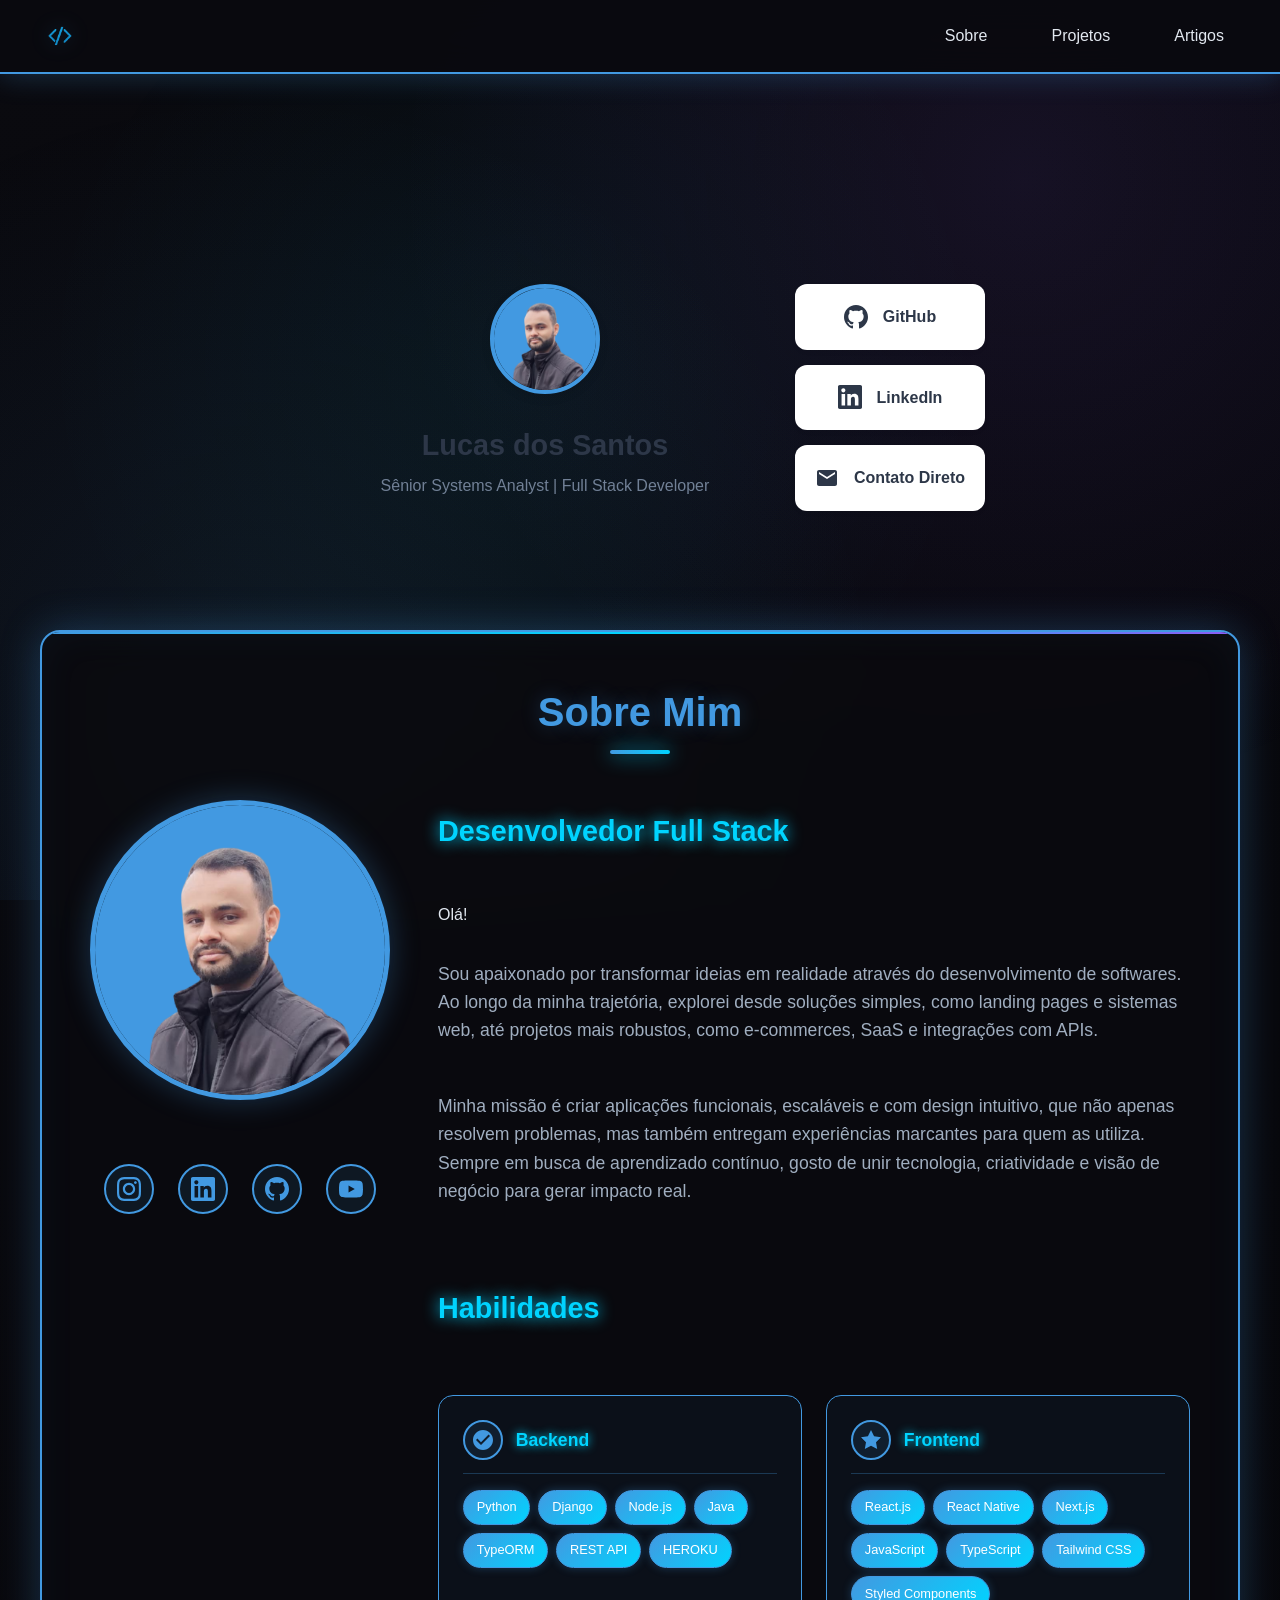
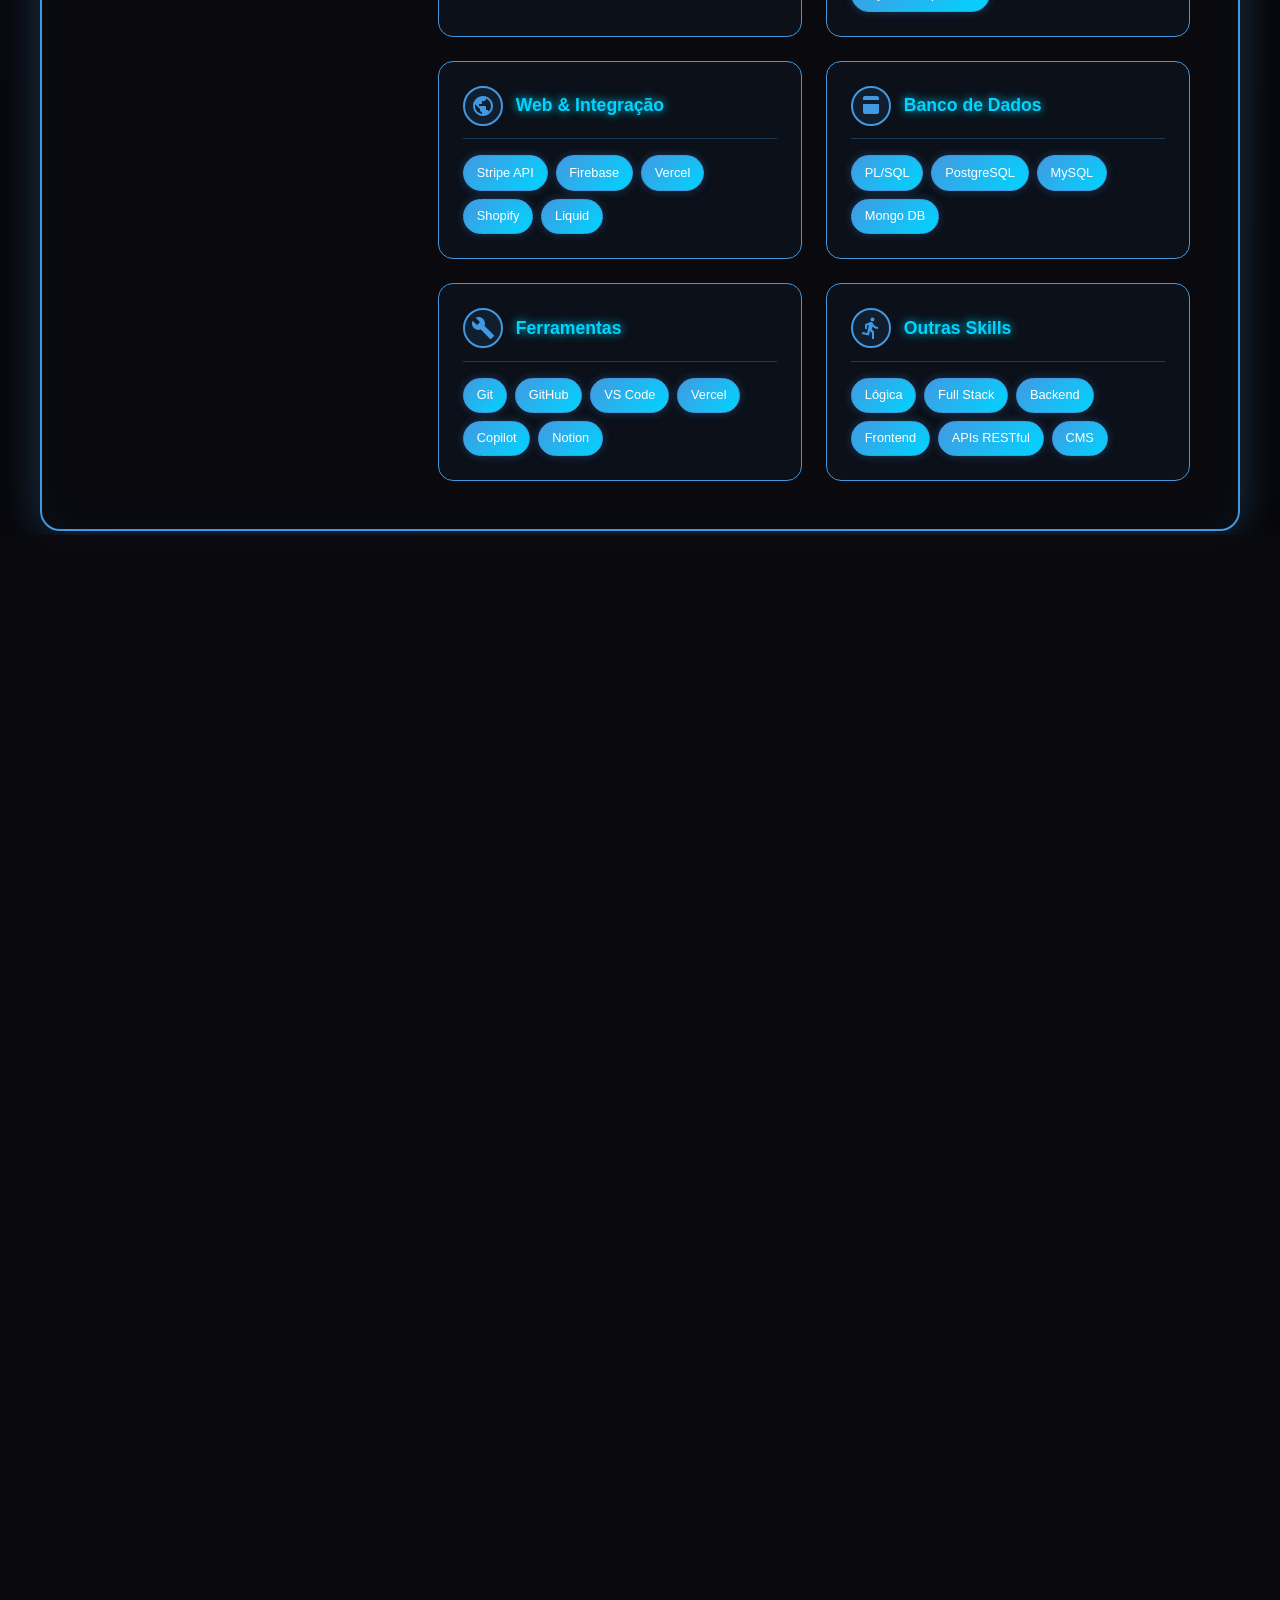
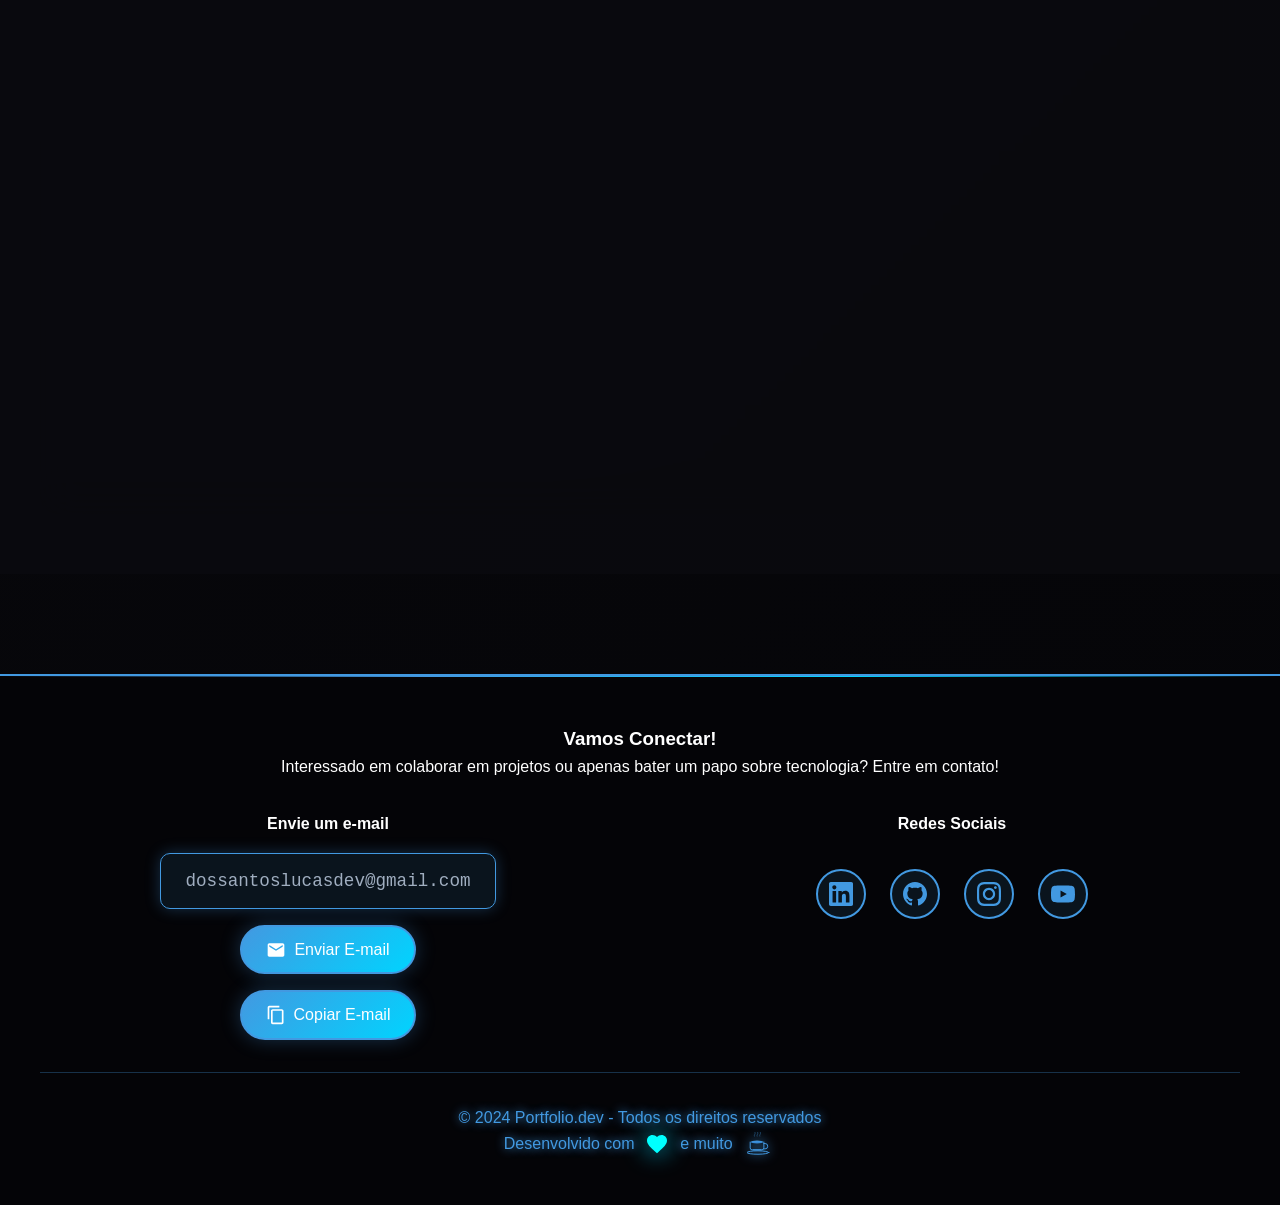
==== commit e0c52a70: "Update index.html sem" ====
--- a/index.html
+++ b/index.html
@@ -39,32 +39,9 @@
                 <img src="profile.png" alt="Foto de Perfil" class="profile-img-links">
                 <h1>Lucas dos Santos</h1>
                 <p class="subtitle">Sênior Systems Analyst | Full Stack Developer</p>
-                
-                </div>
-             <!-- Social Media Links -->
-                    <div class="social-media-row">
-                        <a href="https://www.instagram.com/dossantoslucasdev/" class="social-link" title="Instagram">
-                            <svg width="24" height="24" viewBox="0 0 24 24" fill="currentColor">
-                                <path d="M12 2.163c3.204 0 3.584.012 4.85.07 3.252.148 4.771 1.691 4.919 4.919.058 1.265.069 1.645.069 4.849 0 3.205-.012 3.584-.069 4.849-.149 3.225-1.664 4.771-4.919 4.919-1.266.058-1.644.07-4.85.07-3.204 0-3.584-.012-4.849-.07-3.26-.149-4.771-1.699-4.919-4.92-.058-1.265-.07-1.644-.07-4.849 0-3.204.013-3.583.07-4.849.149-3.227 1.664-4.771 4.919-4.919 1.266-.057 1.645-.069 4.849-.069zm0-2.163c-3.259 0-3.667.014-4.947.072-4.358.2-6.78 2.618-6.98 6.98-.059 1.281-.073 1.689-.073 4.948 0 3.259.014 3.668.072 4.948.2 4.358 2.618 6.78 6.98 6.98 1.281.058 1.689.072 4.948.072 3.259 0 3.668-.014 4.948-.072 4.354-.2 6.782-2.618 6.979-6.98.059-1.28.073-1.689.073-4.948 0-3.259-.014-3.667-.072-4.947-.196-4.354-2.617-6.78-6.979-6.98-1.281-.059-1.69-.073-4.949-.073zm0 5.838c-3.403 0-6.162 2.759-6.162 6.162s2.759 6.163 6.162 6.163 6.162-2.759 6.162-6.163c0-3.403-2.759-6.162-6.162-6.162zm0 10.162c-2.209 0-4-1.79-4-4 0-2.209 1.791-4 4-4s4 1.791 4 4c0 2.21-1.791 4-4 4zm6.406-11.845c-.796 0-1.441.645-1.441 1.44s.645 1.44 1.441 1.44c.795 0 1.439-.645 1.439-1.44s-.644-1.44-1.439-1.44z"/>
-                            </svg>
-                        </a>
-                        <a href="https://www.linkedin.com/in/dossantoslucas-rsv/" class="social-link" title="LinkedIn">
-                            <svg width="24" height="24" viewBox="0 0 24 24" fill="currentColor">
-                                <path d="M20.447 20.452h-3.554v-5.569c0-1.328-.027-3.037-1.852-3.037-1.853 0-2.136 1.445-2.136 2.939v5.667H9.351V9h3.414v1.561h.046c.477-.9 1.637-1.85 3.37-1.85 3.601 0 4.267 2.37 4.267 5.455v6.286zM5.337 7.433c-1.144 0-2.063-.926-2.063-2.065 0-1.138.92-2.063 2.063-2.063 1.14 0 2.064.925 2.064 2.063 0 1.139-.925 2.065-2.064 2.065zm1.782 13.019H3.555V9h3.564v11.452zM22.225 0H1.771C.792 0 0 .774 0 1.729v20.542C0 23.227.792 24 1.771 24h20.451C23.2 24 24 23.227 24 22.271V1.729C24 .774 23.2 0 22.222 0h.003z"/>
-                            </svg>
-                        </a>
-                        <a href="https://github.com/dossantoslucasdev/" class="social-link" title="GitHub">
-                            <svg width="24" height="24" viewBox="0 0 24 24" fill="currentColor">
-                                <path d="M12 0c-6.626 0-12 5.373-12 12 0 5.302 3.438 9.8 8.207 11.387.599.111.793-.261.793-.577v-2.234c-3.338.726-4.033-1.416-4.033-1.416-.546-1.387-1.333-1.756-1.333-1.756-1.089-.745.083-.729.083-.729 1.205.084 1.839 1.237 1.839 1.237 1.07 1.834 2.807 1.304 3.492.997.107-.775.418-1.305.762-1.604-2.665-.305-5.467-1.334-5.467-5.931 0-1.311.469-2.381 1.236-3.221-.124-.303-.535-1.524.117-3.176 0 0 1.008-.322 3.301 1.23.957-.266 1.983-.399 3.003-.404 1.02.005 2.047.138 3.006.404 2.291-1.552 3.297-1.23 3.297-1.23.653 1.653.242 2.874.118 3.176.77.84 1.235 1.911 1.235 3.221 0 4.609-2.807 5.624-5.479 5.921.43.372.823 1.102.823 2.222v3.293c0 .319.192.694.801.576 4.765-1.589 8.199-6.086 8.199-11.386 0-6.627-5.373-12-12-12z"/>
-                            </svg>
-                        </a>
-                        <a href="https://www.youtube.com/@dossantoslucasdev/" class="social-link" title="YouTube">
-                            <svg width="24" height="24" viewBox="0 0 24 24" fill="currentColor">
-                                <path d="M23.498 6.186a3.016 3.016 0 0 0-2.122-2.136C19.505 3.545 12 3.545 12 3.545s-7.505 0-9.377.505A3.017 3.017 0 0 0 .502 6.186C0 8.07 0 12 0 12s0 3.93.502 5.814a3.016 3.016 0 0 0 2.122 2.136c1.871.505 9.376.505 9.376.505s7.505 0 9.377-.505a3.015 3.015 0 0 0 2.122-2.136C24 15.93 24 12 24 12s0-3.93-.502-5.814zM9.545 15.568V8.432L15.818 12l-6.273 3.568z"/>
-                            </svg>
-                        </a>
-                    </div>
-            </div>
+            </div>
+            
+        </div>
 
             <div class="links-grid">
                 <a href="https://github.com/dossantoslucasdev/" target="_blank" class="link-card">
@@ -474,3 +451,4 @@
 
 
 
+
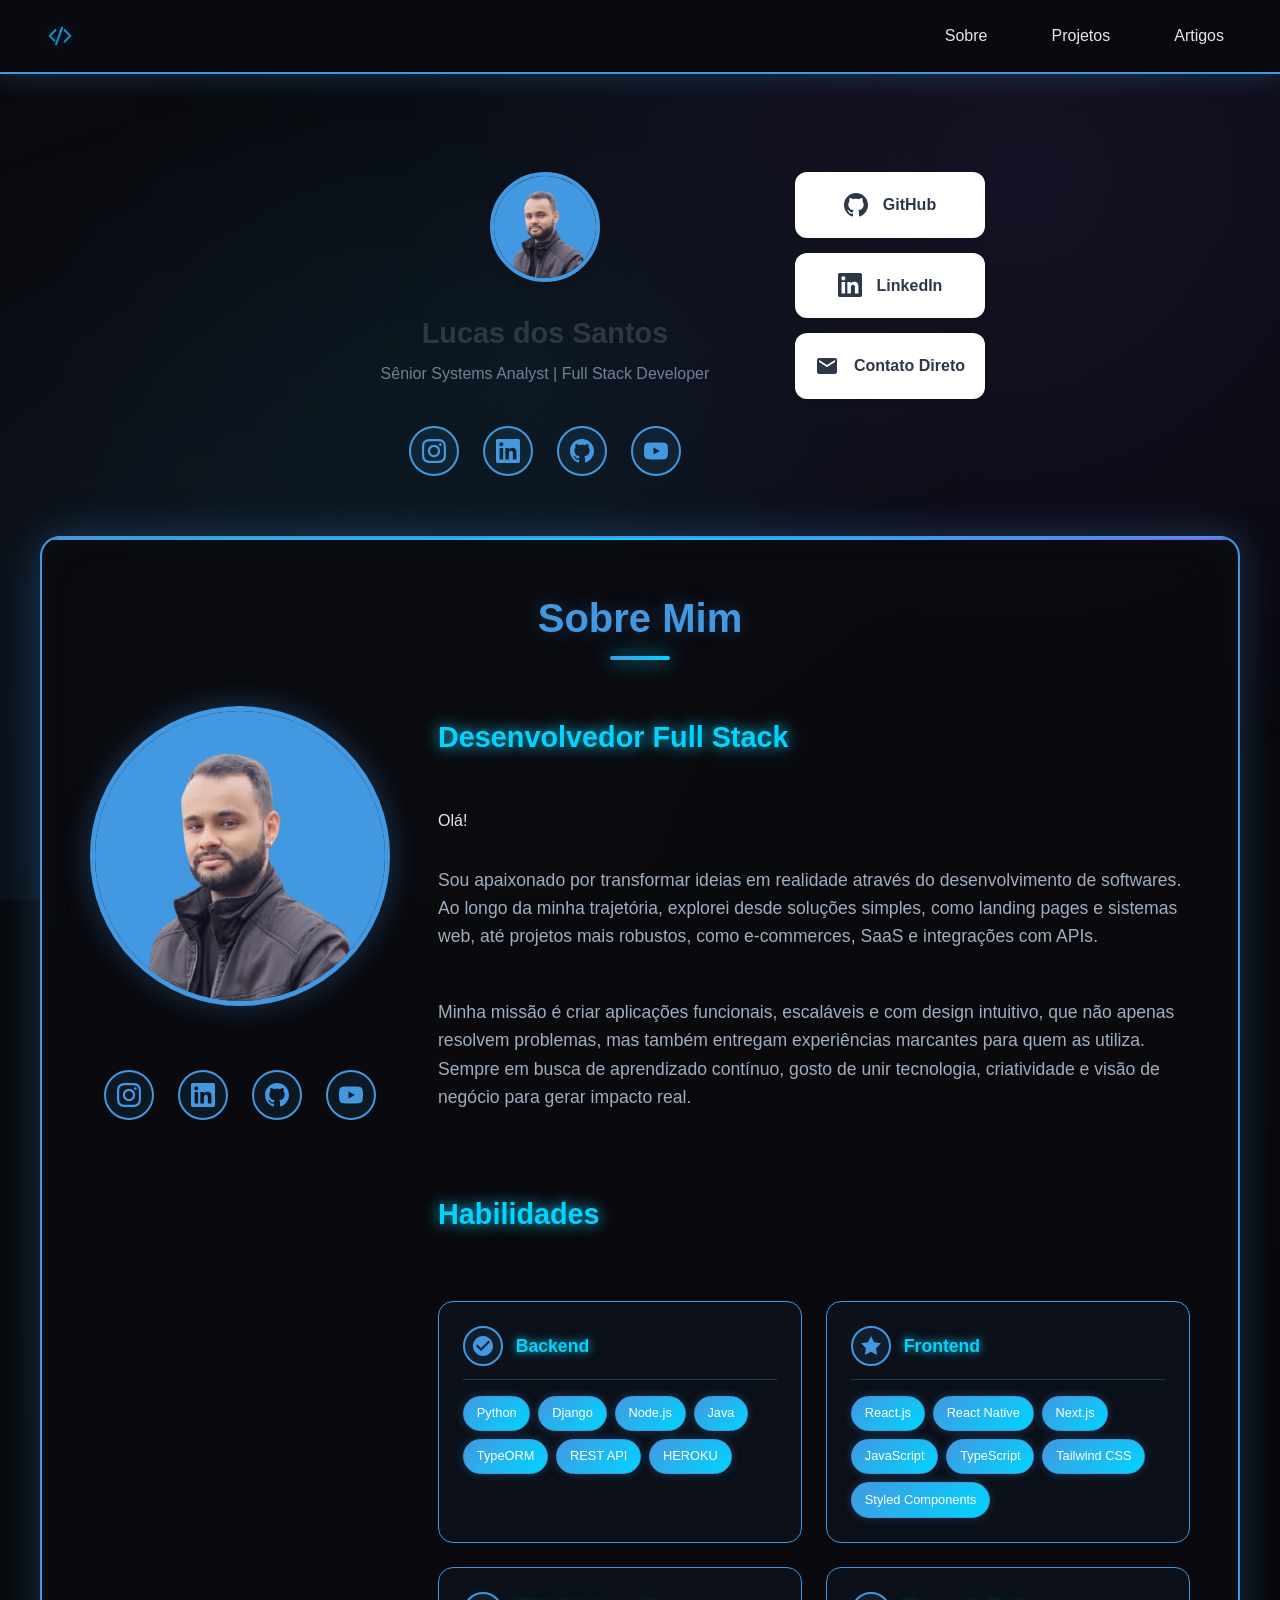
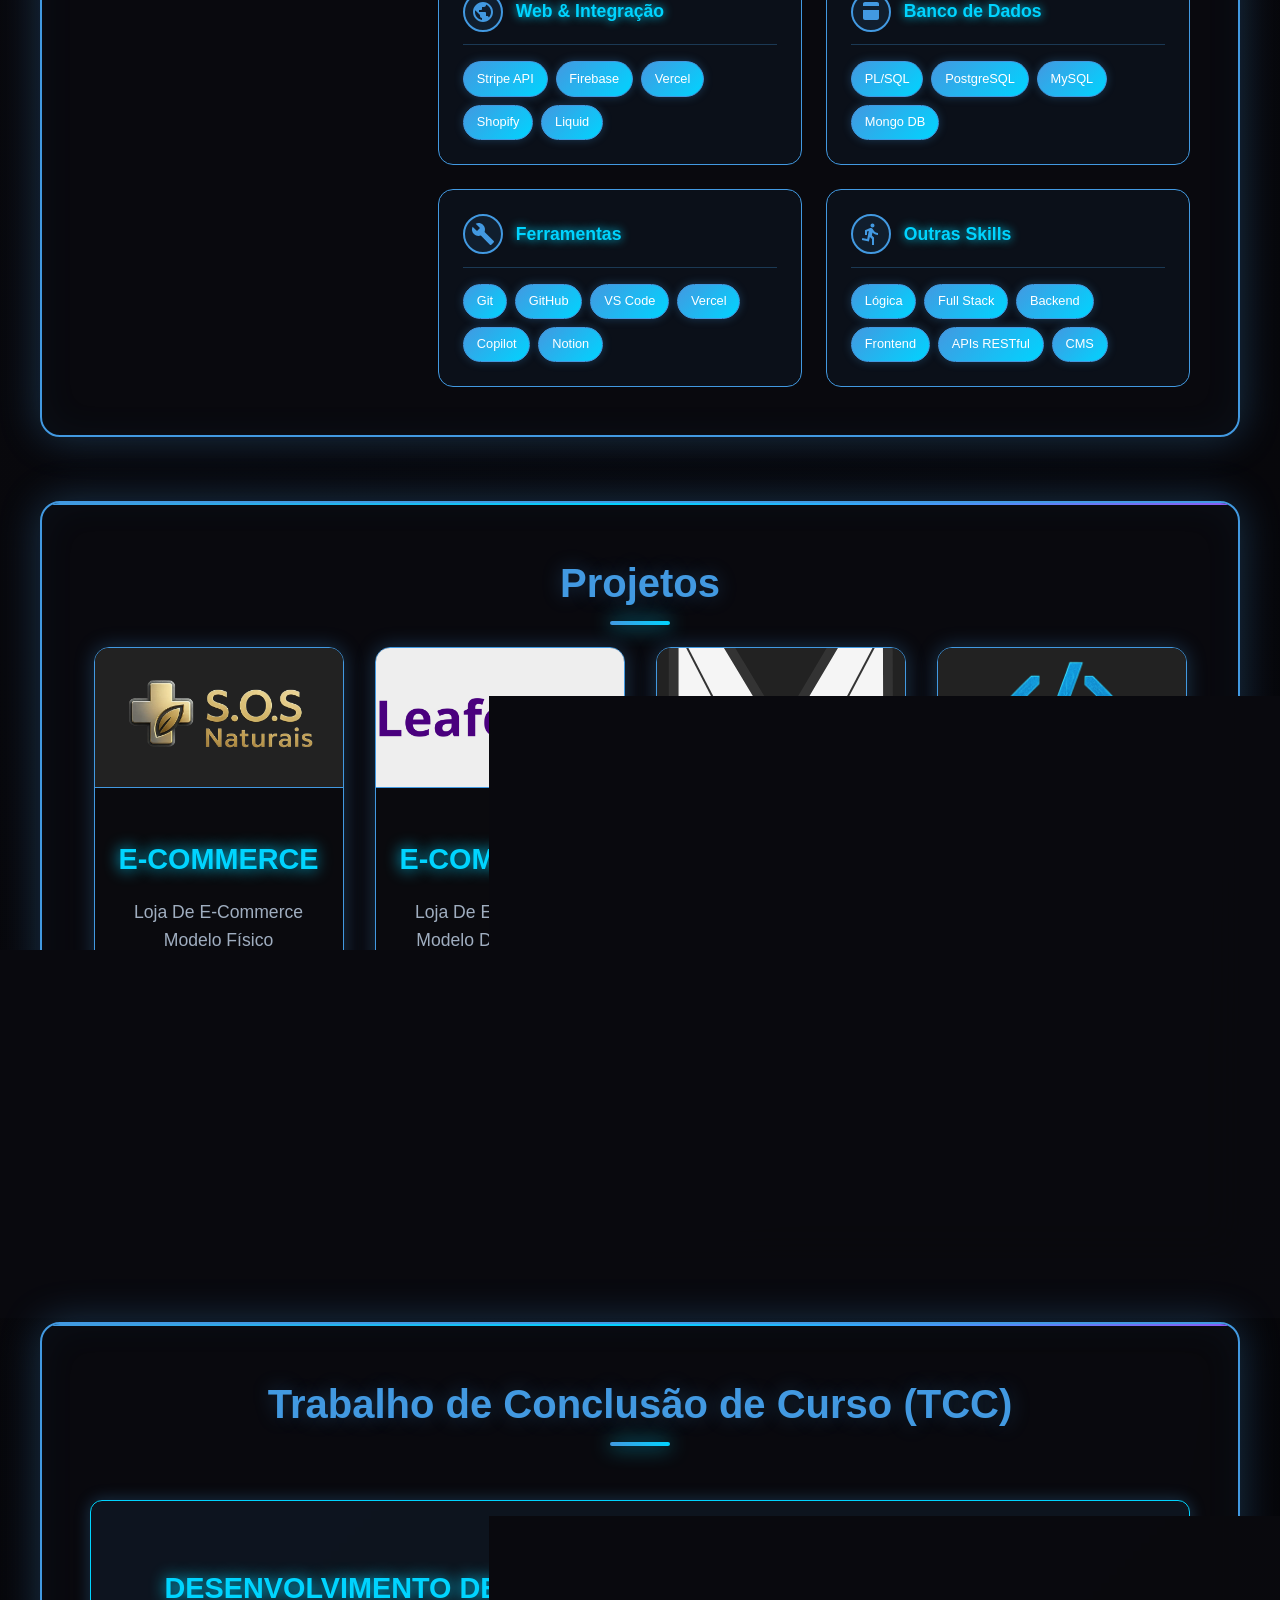
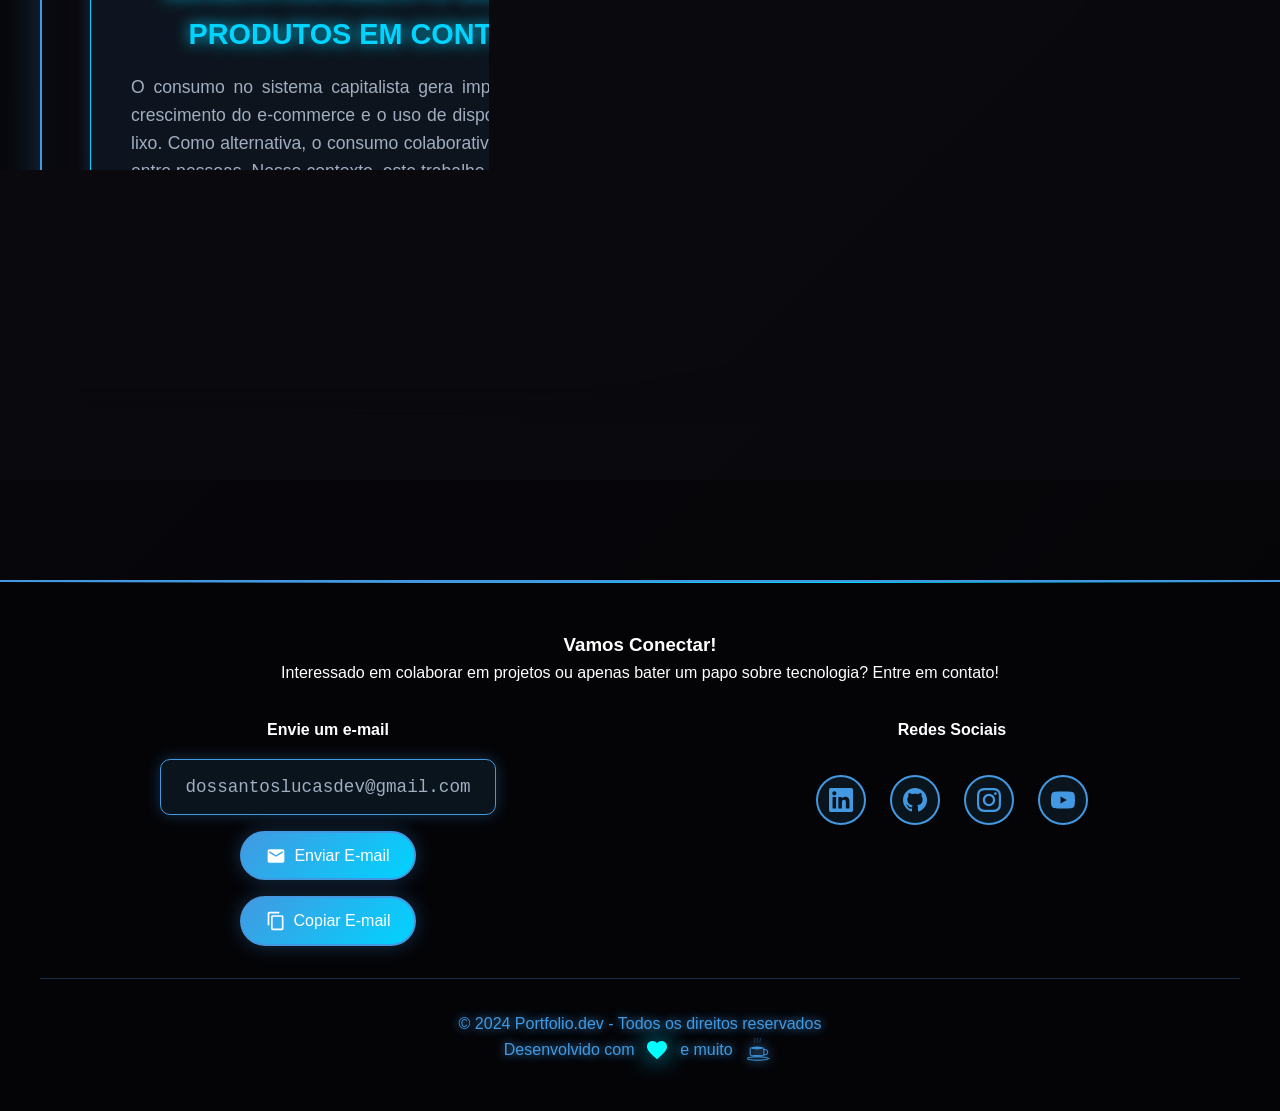
==== commit 14467252: "Update links uteis" ====
--- a/index.html
+++ b/index.html
@@ -32,13 +32,37 @@
     <!-- Main Content -->
     <main>
 
-   <main>
+
     <section id="links-portal" class="section-links">
         <div class="links-container">
             <div class="profile-header">
                 <img src="profile.png" alt="Foto de Perfil" class="profile-img-links">
                 <h1>Lucas dos Santos</h1>
                 <p class="subtitle">Sênior Systems Analyst | Full Stack Developer</p>
+
+                <!-- Social Media Links -->
+                    <div class="social-media-row">
+                        <a href="https://www.instagram.com/dossantoslucasdev/" class="social-link" title="Instagram">
+                            <svg width="24" height="24" viewBox="0 0 24 24" fill="currentColor">
+                                <path d="M12 2.163c3.204 0 3.584.012 4.85.07 3.252.148 4.771 1.691 4.919 4.919.058 1.265.069 1.645.069 4.849 0 3.205-.012 3.584-.069 4.849-.149 3.225-1.664 4.771-4.919 4.919-1.266.058-1.644.07-4.85.07-3.204 0-3.584-.012-4.849-.07-3.26-.149-4.771-1.699-4.919-4.92-.058-1.265-.07-1.644-.07-4.849 0-3.204.013-3.583.07-4.849.149-3.227 1.664-4.771 4.919-4.919 1.266-.057 1.645-.069 4.849-.069zm0-2.163c-3.259 0-3.667.014-4.947.072-4.358.2-6.78 2.618-6.98 6.98-.059 1.281-.073 1.689-.073 4.948 0 3.259.014 3.668.072 4.948.2 4.358 2.618 6.78 6.98 6.98 1.281.058 1.689.072 4.948.072 3.259 0 3.668-.014 4.948-.072 4.354-.2 6.782-2.618 6.979-6.98.059-1.28.073-1.689.073-4.948 0-3.259-.014-3.667-.072-4.947-.196-4.354-2.617-6.78-6.979-6.98-1.281-.059-1.69-.073-4.949-.073zm0 5.838c-3.403 0-6.162 2.759-6.162 6.162s2.759 6.163 6.162 6.163 6.162-2.759 6.162-6.163c0-3.403-2.759-6.162-6.162-6.162zm0 10.162c-2.209 0-4-1.79-4-4 0-2.209 1.791-4 4-4s4 1.791 4 4c0 2.21-1.791 4-4 4zm6.406-11.845c-.796 0-1.441.645-1.441 1.44s.645 1.44 1.441 1.44c.795 0 1.439-.645 1.439-1.44s-.644-1.44-1.439-1.44z"/>
+                            </svg>
+                        </a>
+                        <a href="https://www.linkedin.com/in/dossantoslucas-rsv/" class="social-link" title="LinkedIn">
+                            <svg width="24" height="24" viewBox="0 0 24 24" fill="currentColor">
+                                <path d="M20.447 20.452h-3.554v-5.569c0-1.328-.027-3.037-1.852-3.037-1.853 0-2.136 1.445-2.136 2.939v5.667H9.351V9h3.414v1.561h.046c.477-.9 1.637-1.85 3.37-1.85 3.601 0 4.267 2.37 4.267 5.455v6.286zM5.337 7.433c-1.144 0-2.063-.926-2.063-2.065 0-1.138.92-2.063 2.063-2.063 1.14 0 2.064.925 2.064 2.063 0 1.139-.925 2.065-2.064 2.065zm1.782 13.019H3.555V9h3.564v11.452zM22.225 0H1.771C.792 0 0 .774 0 1.729v20.542C0 23.227.792 24 1.771 24h20.451C23.2 24 24 23.227 24 22.271V1.729C24 .774 23.2 0 22.222 0h.003z"/>
+                            </svg>
+                        </a>
+                        <a href="https://github.com/dossantoslucasdev/" class="social-link" title="GitHub">
+                            <svg width="24" height="24" viewBox="0 0 24 24" fill="currentColor">
+                                <path d="M12 0c-6.626 0-12 5.373-12 12 0 5.302 3.438 9.8 8.207 11.387.599.111.793-.261.793-.577v-2.234c-3.338.726-4.033-1.416-4.033-1.416-.546-1.387-1.333-1.756-1.333-1.756-1.089-.745.083-.729.083-.729 1.205.084 1.839 1.237 1.839 1.237 1.07 1.834 2.807 1.304 3.492.997.107-.775.418-1.305.762-1.604-2.665-.305-5.467-1.334-5.467-5.931 0-1.311.469-2.381 1.236-3.221-.124-.303-.535-1.524.117-3.176 0 0 1.008-.322 3.301 1.23.957-.266 1.983-.399 3.003-.404 1.02.005 2.047.138 3.006.404 2.291-1.552 3.297-1.23 3.297-1.23.653 1.653.242 2.874.118 3.176.77.84 1.235 1.911 1.235 3.221 0 4.609-2.807 5.624-5.479 5.921.43.372.823 1.102.823 2.222v3.293c0 .319.192.694.801.576 4.765-1.589 8.199-6.086 8.199-11.386 0-6.627-5.373-12-12-12z"/>
+                            </svg>
+                        </a>
+                        <a href="https://www.youtube.com/@dossantoslucasdev/" class="social-link" title="YouTube">
+                            <svg width="24" height="24" viewBox="0 0 24 24" fill="currentColor">
+                                <path d="M23.498 6.186a3.016 3.016 0 0 0-2.122-2.136C19.505 3.545 12 3.545 12 3.545s-7.505 0-9.377.505A3.017 3.017 0 0 0 .502 6.186C0 8.07 0 12 0 12s0 3.93.502 5.814a3.016 3.016 0 0 0 2.122 2.136c1.871.505 9.376.505 9.376.505s7.505 0 9.377-.505a3.015 3.015 0 0 0 2.122-2.136C24 15.93 24 12 24 12s0-3.93-.502-5.814zM9.545 15.568V8.432L15.818 12l-6.273 3.568z"/>
+                            </svg>
+                        </a>
+                    </div>
             </div>
             
         </div>
@@ -62,7 +86,6 @@
         </div>
     </section>
 
-    </main>
 
         
         <!-- Sobre Section -->
@@ -452,3 +475,4 @@
 
 
 
+
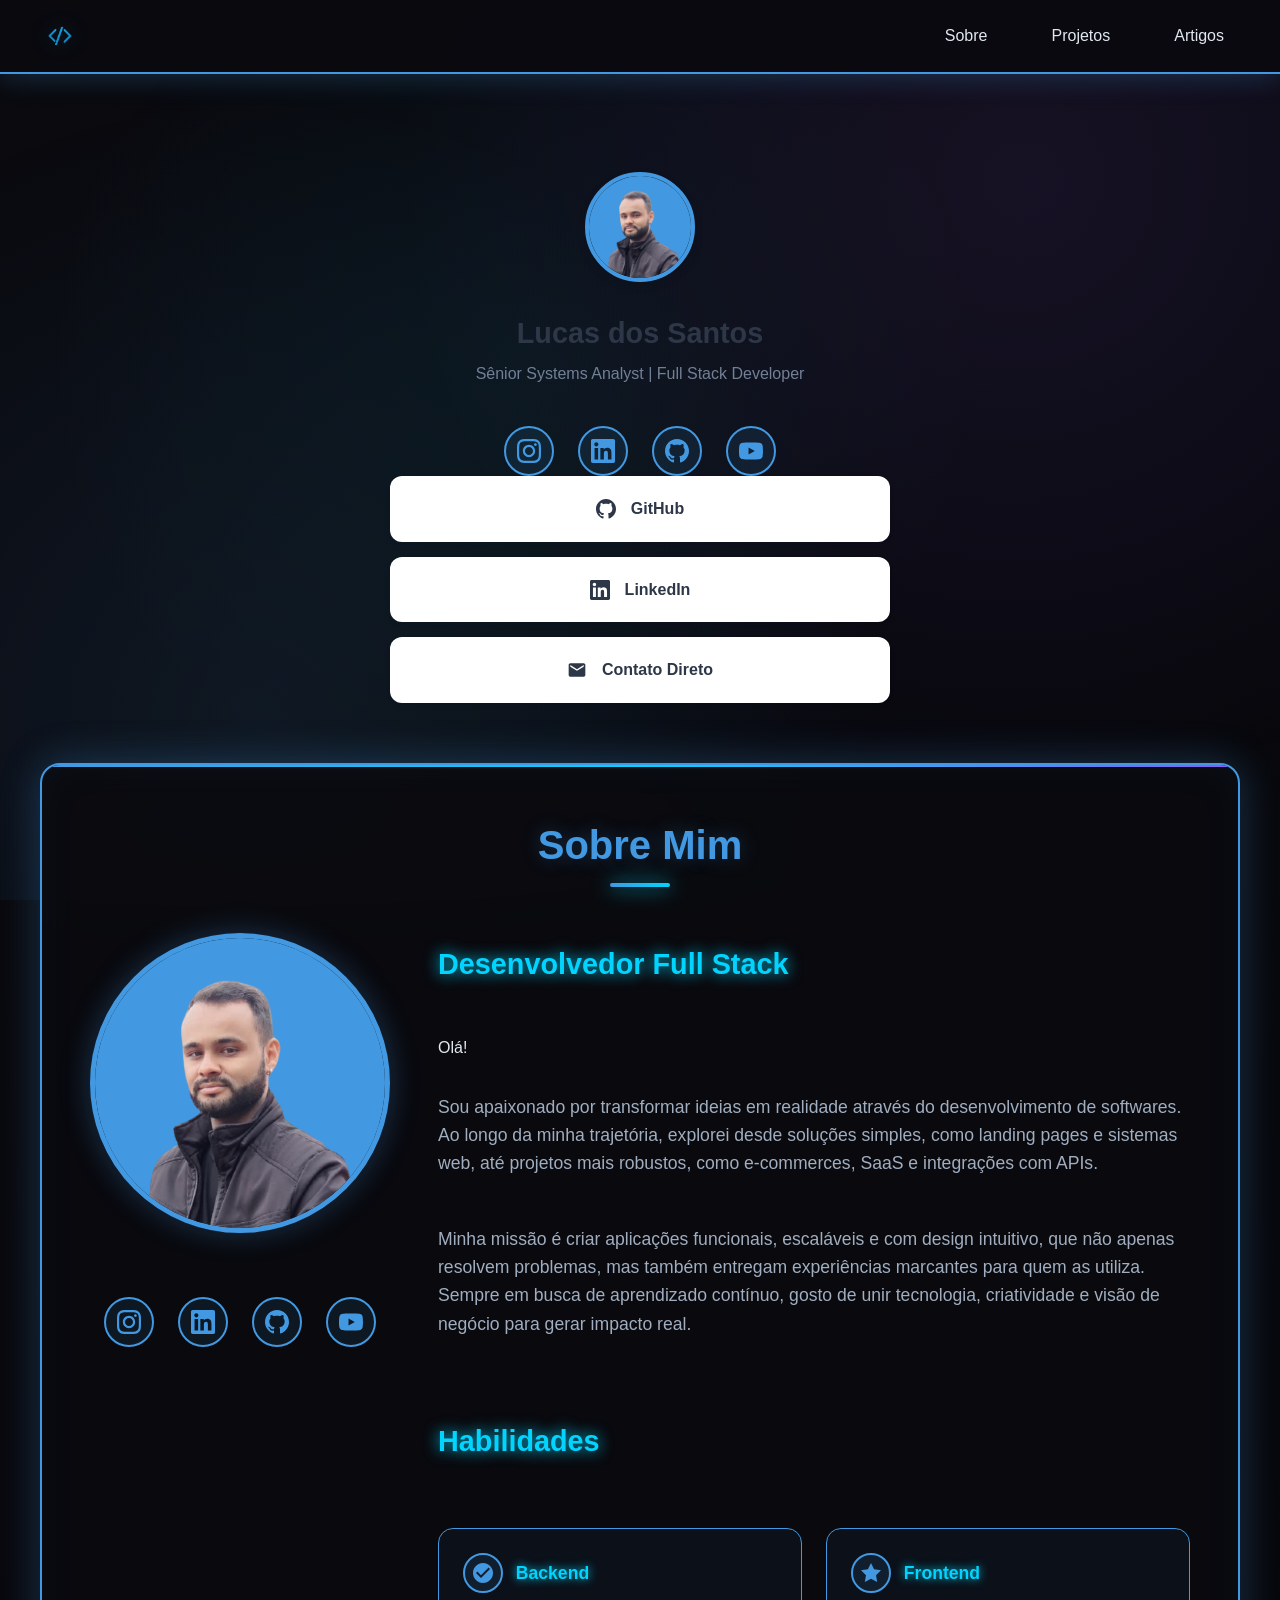
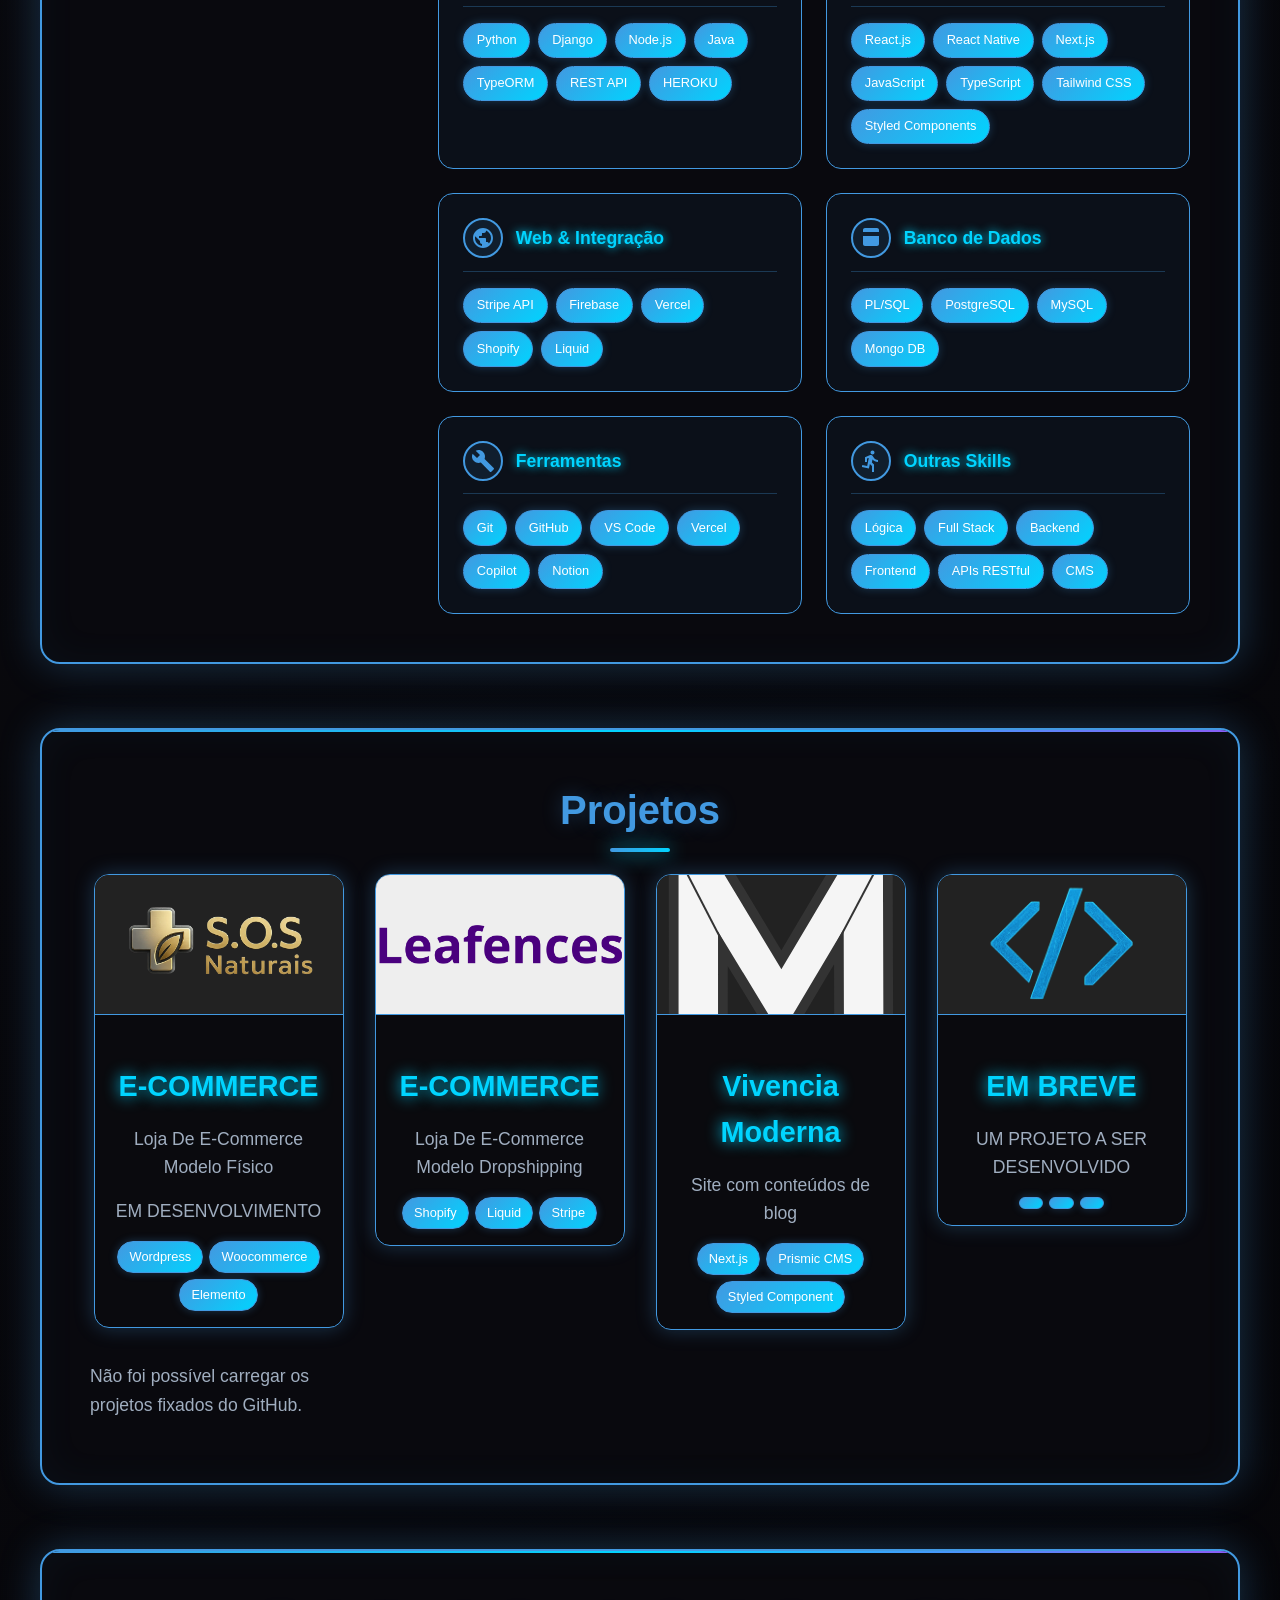
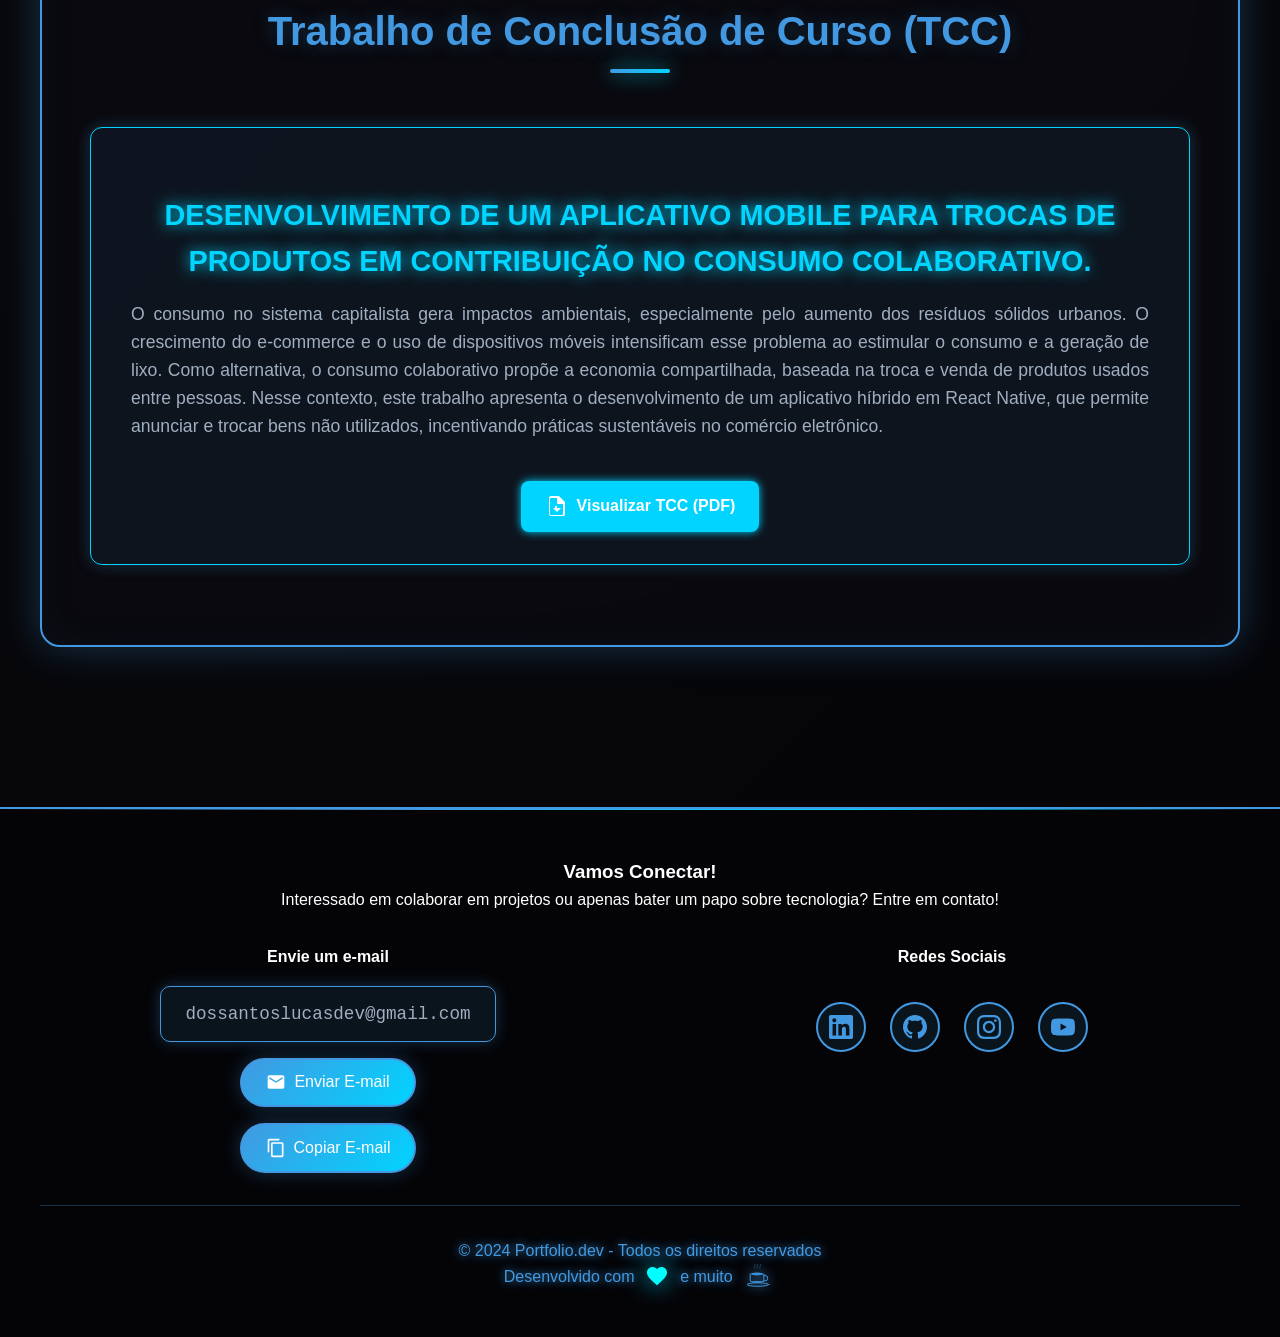
==== commit c51cd4ad: "Update index.html ok" ====
--- a/index.html
+++ b/index.html
@@ -33,58 +33,47 @@
     <main>
 
 
-    <section id="links-portal" class="section-links">
-        <div class="links-container">
-            <div class="profile-header">
-                <img src="profile.png" alt="Foto de Perfil" class="profile-img-links">
-                <h1>Lucas dos Santos</h1>
-                <p class="subtitle">Sênior Systems Analyst | Full Stack Developer</p>
-
-                <!-- Social Media Links -->
-                    <div class="social-media-row">
-                        <a href="https://www.instagram.com/dossantoslucasdev/" class="social-link" title="Instagram">
-                            <svg width="24" height="24" viewBox="0 0 24 24" fill="currentColor">
-                                <path d="M12 2.163c3.204 0 3.584.012 4.85.07 3.252.148 4.771 1.691 4.919 4.919.058 1.265.069 1.645.069 4.849 0 3.205-.012 3.584-.069 4.849-.149 3.225-1.664 4.771-4.919 4.919-1.266.058-1.644.07-4.85.07-3.204 0-3.584-.012-4.849-.07-3.26-.149-4.771-1.699-4.919-4.92-.058-1.265-.07-1.644-.07-4.849 0-3.204.013-3.583.07-4.849.149-3.227 1.664-4.771 4.919-4.919 1.266-.057 1.645-.069 4.849-.069zm0-2.163c-3.259 0-3.667.014-4.947.072-4.358.2-6.78 2.618-6.98 6.98-.059 1.281-.073 1.689-.073 4.948 0 3.259.014 3.668.072 4.948.2 4.358 2.618 6.78 6.98 6.98 1.281.058 1.689.072 4.948.072 3.259 0 3.668-.014 4.948-.072 4.354-.2 6.782-2.618 6.979-6.98.059-1.28.073-1.689.073-4.948 0-3.259-.014-3.667-.072-4.947-.196-4.354-2.617-6.78-6.979-6.98-1.281-.059-1.69-.073-4.949-.073zm0 5.838c-3.403 0-6.162 2.759-6.162 6.162s2.759 6.163 6.162 6.163 6.162-2.759 6.162-6.163c0-3.403-2.759-6.162-6.162-6.162zm0 10.162c-2.209 0-4-1.79-4-4 0-2.209 1.791-4 4-4s4 1.791 4 4c0 2.21-1.791 4-4 4zm6.406-11.845c-.796 0-1.441.645-1.441 1.44s.645 1.44 1.441 1.44c.795 0 1.439-.645 1.439-1.44s-.644-1.44-1.439-1.44z"/>
-                            </svg>
-                        </a>
-                        <a href="https://www.linkedin.com/in/dossantoslucas-rsv/" class="social-link" title="LinkedIn">
-                            <svg width="24" height="24" viewBox="0 0 24 24" fill="currentColor">
-                                <path d="M20.447 20.452h-3.554v-5.569c0-1.328-.027-3.037-1.852-3.037-1.853 0-2.136 1.445-2.136 2.939v5.667H9.351V9h3.414v1.561h.046c.477-.9 1.637-1.85 3.37-1.85 3.601 0 4.267 2.37 4.267 5.455v6.286zM5.337 7.433c-1.144 0-2.063-.926-2.063-2.065 0-1.138.92-2.063 2.063-2.063 1.14 0 2.064.925 2.064 2.063 0 1.139-.925 2.065-2.064 2.065zm1.782 13.019H3.555V9h3.564v11.452zM22.225 0H1.771C.792 0 0 .774 0 1.729v20.542C0 23.227.792 24 1.771 24h20.451C23.2 24 24 23.227 24 22.271V1.729C24 .774 23.2 0 22.222 0h.003z"/>
-                            </svg>
-                        </a>
-                        <a href="https://github.com/dossantoslucasdev/" class="social-link" title="GitHub">
-                            <svg width="24" height="24" viewBox="0 0 24 24" fill="currentColor">
-                                <path d="M12 0c-6.626 0-12 5.373-12 12 0 5.302 3.438 9.8 8.207 11.387.599.111.793-.261.793-.577v-2.234c-3.338.726-4.033-1.416-4.033-1.416-.546-1.387-1.333-1.756-1.333-1.756-1.089-.745.083-.729.083-.729 1.205.084 1.839 1.237 1.839 1.237 1.07 1.834 2.807 1.304 3.492.997.107-.775.418-1.305.762-1.604-2.665-.305-5.467-1.334-5.467-5.931 0-1.311.469-2.381 1.236-3.221-.124-.303-.535-1.524.117-3.176 0 0 1.008-.322 3.301 1.23.957-.266 1.983-.399 3.003-.404 1.02.005 2.047.138 3.006.404 2.291-1.552 3.297-1.23 3.297-1.23.653 1.653.242 2.874.118 3.176.77.84 1.235 1.911 1.235 3.221 0 4.609-2.807 5.624-5.479 5.921.43.372.823 1.102.823 2.222v3.293c0 .319.192.694.801.576 4.765-1.589 8.199-6.086 8.199-11.386 0-6.627-5.373-12-12-12z"/>
-                            </svg>
-                        </a>
-                        <a href="https://www.youtube.com/@dossantoslucasdev/" class="social-link" title="YouTube">
-                            <svg width="24" height="24" viewBox="0 0 24 24" fill="currentColor">
-                                <path d="M23.498 6.186a3.016 3.016 0 0 0-2.122-2.136C19.505 3.545 12 3.545 12 3.545s-7.505 0-9.377.505A3.017 3.017 0 0 0 .502 6.186C0 8.07 0 12 0 12s0 3.93.502 5.814a3.016 3.016 0 0 0 2.122 2.136c1.871.505 9.376.505 9.376.505s7.505 0 9.377-.505a3.015 3.015 0 0 0 2.122-2.136C24 15.93 24 12 24 12s0-3.93-.502-5.814zM9.545 15.568V8.432L15.818 12l-6.273 3.568z"/>
-                            </svg>
-                        </a>
-                    </div>
-            </div>
-            
+   <section id="links-portal" class="section-links">
+    <div class="links-container">
+        <div class="profile-header">
+            <img src="profile.png" alt="Foto de Perfil" class="profile-img-links">
+            <h1>Lucas dos Santos</h1>
+            <p class="subtitle">Sênior Systems Analyst | Full Stack Developer</p>
         </div>
 
-            <div class="links-grid">
-                <a href="https://github.com/dossantoslucasdev/" target="_blank" class="link-card">
-                    <svg width="24" height="24" viewBox="0 0 24 24" fill="currentColor"><path d="M12 0c-6.626 0-12 5.373-12 12 0 5.302 3.438 9.8 8.207 11.387.599.111.793-.261.793-.577v-2.234c-3.338.726-4.033-1.416-4.033-1.416-.546-1.387-1.333-1.756-1.333-1.756-1.089-.745.083-.729.083-.729 1.205.084 1.839 1.237 1.839 1.237 1.07 1.834 2.807 1.304 3.492.997.107-.775.418-1.305.762-1.604-2.665-.305-5.467-1.334-5.467-5.931 0-1.311.469-2.381 1.236-3.221-.124-.303-.535-1.524.117-3.176 0 0 1.008-.322 3.301 1.23.957-.266 1.983-.399 3.003-.404 1.02.005 2.047.138 3.006.404 2.291-1.552 3.297-1.23 3.297-1.23.653 1.653.242 2.874.118 3.176.77.84 1.235 1.911 1.235 3.221 0 4.609-2.807 5.624-5.479 5.921.43.372.823 1.102.823 2.222v3.293c0 .319.192.694.801.576 4.765-1.589 8.199-6.086 8.199-11.386 0-6.627-5.373-12-12-12z"/></svg>
-                    <span>GitHub</span>
-                </a>
-
-                <a href="https://www.linkedin.com/in/dossantoslucas-rsv/" target="_blank" class="link-card">
-                    <svg width="24" height="24" viewBox="0 0 24 24" fill="currentColor"><path d="M20.447 20.452h-3.554v-5.569c0-1.328-.027-3.037-1.852-3.037-1.853 0-2.136 1.445-2.136 2.939v5.667H9.351V9h3.414v1.561h.046c.477-.9 1.637-1.85 3.37-1.85 3.601 0 4.267 2.37 4.267 5.455v6.286zM5.337 7.433c-1.144 0-2.063-.926-2.063-2.065 0-1.138.92-2.063 2.063-2.063 1.14 0 2.064.925 2.064 2.063 0 1.139-.925 2.065-2.064 2.065zm1.782 13.019H3.555V9h3.564v11.452zM22.225 0H1.771C.792 0 0 .774 0 1.729v20.542C0 23.227.792 24 1.771 24h20.451C23.2 24 24 23.227 24 22.271V1.729C24 .774 23.2 0 22.222 0h.003z"/></svg>
-                    <span>LinkedIn</span>
-                </a>
-
-                <a href="mailto:dossantoslucasdev@gmail.com" class="link-card">
-                    <svg width="24" height="24" viewBox="0 0 24 24" fill="currentColor"><path d="M20 4H4c-1.1 0-1.99.9-1.99 2L2 18c0 1.1.9 2 2 2h16c1.1 0 2-.9 2-2V6c0-1.1-.9-2-2-2zm0 4l-8 5-8-5V6l8 5 8-5v2z"/></svg>
-                    <span>Contato Direto</span>
-                </a>
-            </div>
+        <div class="social-media-row">
+            <a href="https://www.instagram.com/dossantoslucasdev/" class="social-link" title="Instagram">
+                <svg width="24" height="24" viewBox="0 0 24 24" fill="currentColor"><path d="M12 2.163c3.204 0 3.584.012 4.85.07 3.252.148 4.771 1.691 4.919 4.919.058 1.265.069 1.645.069 4.849 0 3.205-.012 3.584-.069 4.849-.149 3.225-1.664 4.771-4.919 4.919-1.266.058-1.644.07-4.85.07-3.204 0-3.584-.012-4.849-.07-3.26-.149-4.771-1.699-4.919-4.92-.058-1.265-.07-1.644-.07-4.849 0-3.204.013-3.583.07-4.849.149-3.227 1.664-4.771 4.919-4.919 1.266-.057 1.645-.069 4.849-.069zm0-2.163c-3.259 0-3.667.014-4.947.072-4.358.2-6.78 2.618-6.98 6.98-.059 1.281-.073 1.689-.073 4.948 0 3.259.014 3.668.072 4.948.2 4.358 2.618 6.78 6.98 6.98 1.281.058 1.689.072 4.948.072 3.259 0 3.668-.014 4.948-.072 4.354-.2 6.782-2.618 6.979-6.98.059-1.28.073-1.689.073-4.948 0-3.259-.014-3.667-.072-4.947-.196-4.354-2.617-6.78-6.979-6.98-1.281-.059-1.69-.073-4.949-.073zm0 5.838c-3.403 0-6.162 2.759-6.162 6.162s2.759 6.163 6.162 6.163 6.162-2.759 6.162-6.163c0-3.403-2.759-6.162-6.162-6.162zm0 10.162c-2.209 0-4-1.79-4-4 0-2.209 1.791-4 4-4s4 1.791 4 4c0 2.21-1.791 4-4 4zm6.406-11.845c-.796 0-1.441.645-1.441 1.44s.645 1.44 1.441 1.44c.795 0 1.439-.645 1.439-1.44s-.644-1.44-1.439-1.44z"/></svg>
+            </a>
+            <a href="https://www.linkedin.com/in/dossantoslucas-rsv/" class="social-link" title="LinkedIn">
+                <svg width="24" height="24" viewBox="0 0 24 24" fill="currentColor"><path d="M20.447 20.452h-3.554v-5.569c0-1.328-.027-3.037-1.852-3.037-1.853 0-2.136 1.445-2.136 2.939v5.667H9.351V9h3.414v1.561h.046c.477-.9 1.637-1.85 3.37-1.85 3.601 0 4.267 2.37 4.267 5.455v6.286zM5.337 7.433c-1.144 0-2.063-.926-2.063-2.065 0-1.138.92-2.063 2.063-2.063 1.14 0 2.064.925 2.064 2.063 0 1.139-.925 2.065-2.064 2.065zm1.782 13.019H3.555V9h3.564v11.452zM22.225 0H1.771C.792 0 0 .774 0 1.729v20.542C0 23.227.792 24 1.771 24h20.451C23.2 24 24 23.227 24 22.271V1.729C24 .774 23.2 0 22.222 0h.003z"/></svg>
+            </a>
+            <a href="https://github.com/dossantoslucasdev/" class="social-link" title="GitHub">
+                <svg width="24" height="24" viewBox="0 0 24 24" fill="currentColor"><path d="M12 0c-6.626 0-12 5.373-12 12 0 5.302 3.438 9.8 8.207 11.387.599.111.793-.261.793-.577v-2.234c-3.338.726-4.033-1.416-4.033-1.416-.546-1.387-1.333-1.756-1.333-1.756-1.089-.745.083-.729.083-.729 1.205.084 1.839 1.237 1.839 1.237 1.07 1.834 2.807 1.304 3.492.997.107-.775.418-1.305.762-1.604-2.665-.305-5.467-1.334-5.467-5.931 0-1.311.469-2.381 1.236-3.221-.124-.303-.535-1.524.117-3.176 0 0 1.008-.322 3.301 1.23.957-.266 1.983-.399 3.003-.404 1.02.005 2.047.138 3.006.404 2.291-1.552 3.297-1.23 3.297-1.23.653 1.653.242 2.874.118 3.176.77.84 1.235 1.911 1.235 3.221 0 4.609-2.807 5.624-5.479 5.921.43.372.823 1.102.823 2.222v3.293c0 .319.192.694.801.576 4.765-1.589 8.199-6.086 8.199-11.386 0-6.627-5.373-12-12-12z"/></svg>
+            </a>
+            <a href="https://www.youtube.com/@dossantoslucasdev/" class="social-link" title="YouTube">
+                <svg width="24" height="24" viewBox="0 0 24 24" fill="currentColor"><path d="M23.498 6.186a3.016 3.016 0 0 0-2.122-2.136C19.505 3.545 12 3.545 12 3.545s-7.505 0-9.377.505A3.017 3.017 0 0 0 .502 6.186C0 8.07 0 12 0 12s0 3.93.502 5.814a3.016 3.016 0 0 0 2.122 2.136c1.871.505 9.376.505 9.376.505s7.505 0 9.377-.505a3.015 3.015 0 0 0 2.122-2.136C24 15.93 24 12 24 12s0-3.93-.502-5.814zM9.545 15.568V8.432L15.818 12l-6.273 3.568z"/></svg>
+            </a>
         </div>
-    </section>
+
+        <div class="links-grid">
+            <a href="https://github.com/dossantoslucasdev/" target="_blank" class="link-card">
+                <svg width="20" height="20" viewBox="0 0 24 24" fill="currentColor"><path d="M12 0c-6.626 0-12 5.373-12 12 0 5.302 3.438 9.8 8.207 11.387.599.111.793-.261.793-.577v-2.234c-3.338.726-4.033-1.416-4.033-1.416-.546-1.387-1.333-1.756-1.333-1.756-1.089-.745.083-.729.083-.729 1.205.084 1.839 1.237 1.839 1.237 1.07 1.834 2.807 1.304 3.492.997.107-.775.418-1.305.762-1.604-2.665-.305-5.467-1.334-5.467-5.931 0-1.311.469-2.381 1.236-3.221-.124-.303-.535-1.524.117-3.176 0 0 1.008-.322 3.301 1.23.957-.266 1.983-.399 3.003-.404 1.02.005 2.047.138 3.006.404 2.291-1.552 3.297-1.23 3.297-1.23.653 1.653.242 2.874.118 3.176.77.84 1.235 1.911 1.235 3.221 0 4.609-2.807 5.624-5.479 5.921.43.372.823 1.102.823 2.222v3.293c0 .319.192.694.801.576 4.765-1.589 8.199-6.086 8.199-11.386 0-6.627-5.373-12-12-12z"/></svg>
+                <span>GitHub</span>
+            </a>
+
+            <a href="https://www.linkedin.com/in/dossantoslucas-rsv/" target="_blank" class="link-card">
+                <svg width="20" height="20" viewBox="0 0 24 24" fill="currentColor"><path d="M20.447 20.452h-3.554v-5.569c0-1.328-.027-3.037-1.852-3.037-1.853 0-2.136 1.445-2.136 2.939v5.667H9.351V9h3.414v1.561h.046c.477-.9 1.637-1.85 3.37-1.85 3.601 0 4.267 2.37 4.267 5.455v6.286zM5.337 7.433c-1.144 0-2.063-.926-2.063-2.065 0-1.138.92-2.063 2.063-2.063 1.14 0 2.064.925 2.064 2.063 0 1.139-.925 2.065-2.064 2.065zm1.782 13.019H3.555V9h3.564v11.452zM22.225 0H1.771C.792 0 0 .774 0 1.729v20.542C0 23.227.792 24 1.771 24h20.451C23.2 24 24 23.227 24 22.271V1.729C24 .774 23.2 0 22.222 0h.003z"/></svg>
+                <span>LinkedIn</span>
+            </a>
+
+            <a href="mailto:dossantoslucasdev@gmail.com" class="link-card">
+                <svg width="20" height="20" viewBox="0 0 24 24" fill="currentColor"><path d="M20 4H4c-1.1 0-1.99.9-1.99 2L2 18c0 1.1.9 2 2 2h16c1.1 0 2-.9 2-2V6c0-1.1-.9-2-2-2zm0 4l-8 5-8-5V6l8 5 8-5v2z"/></svg>
+                <span>Contato Direto</span>
+            </a>
+        </div>
+    </div>
+</section>
 
 
         
@@ -476,3 +465,4 @@
 
 
 
+
--- a/style.css
+++ b/style.css
@@ -1080,7 +1080,6 @@
     padding: 60px 20px;
     display: flex;
     justify-content: center;
-    /* background-color: #f4f7f6; /* Tom levemente diferente para destacar o topo */ */
 }
 
 .links-container {
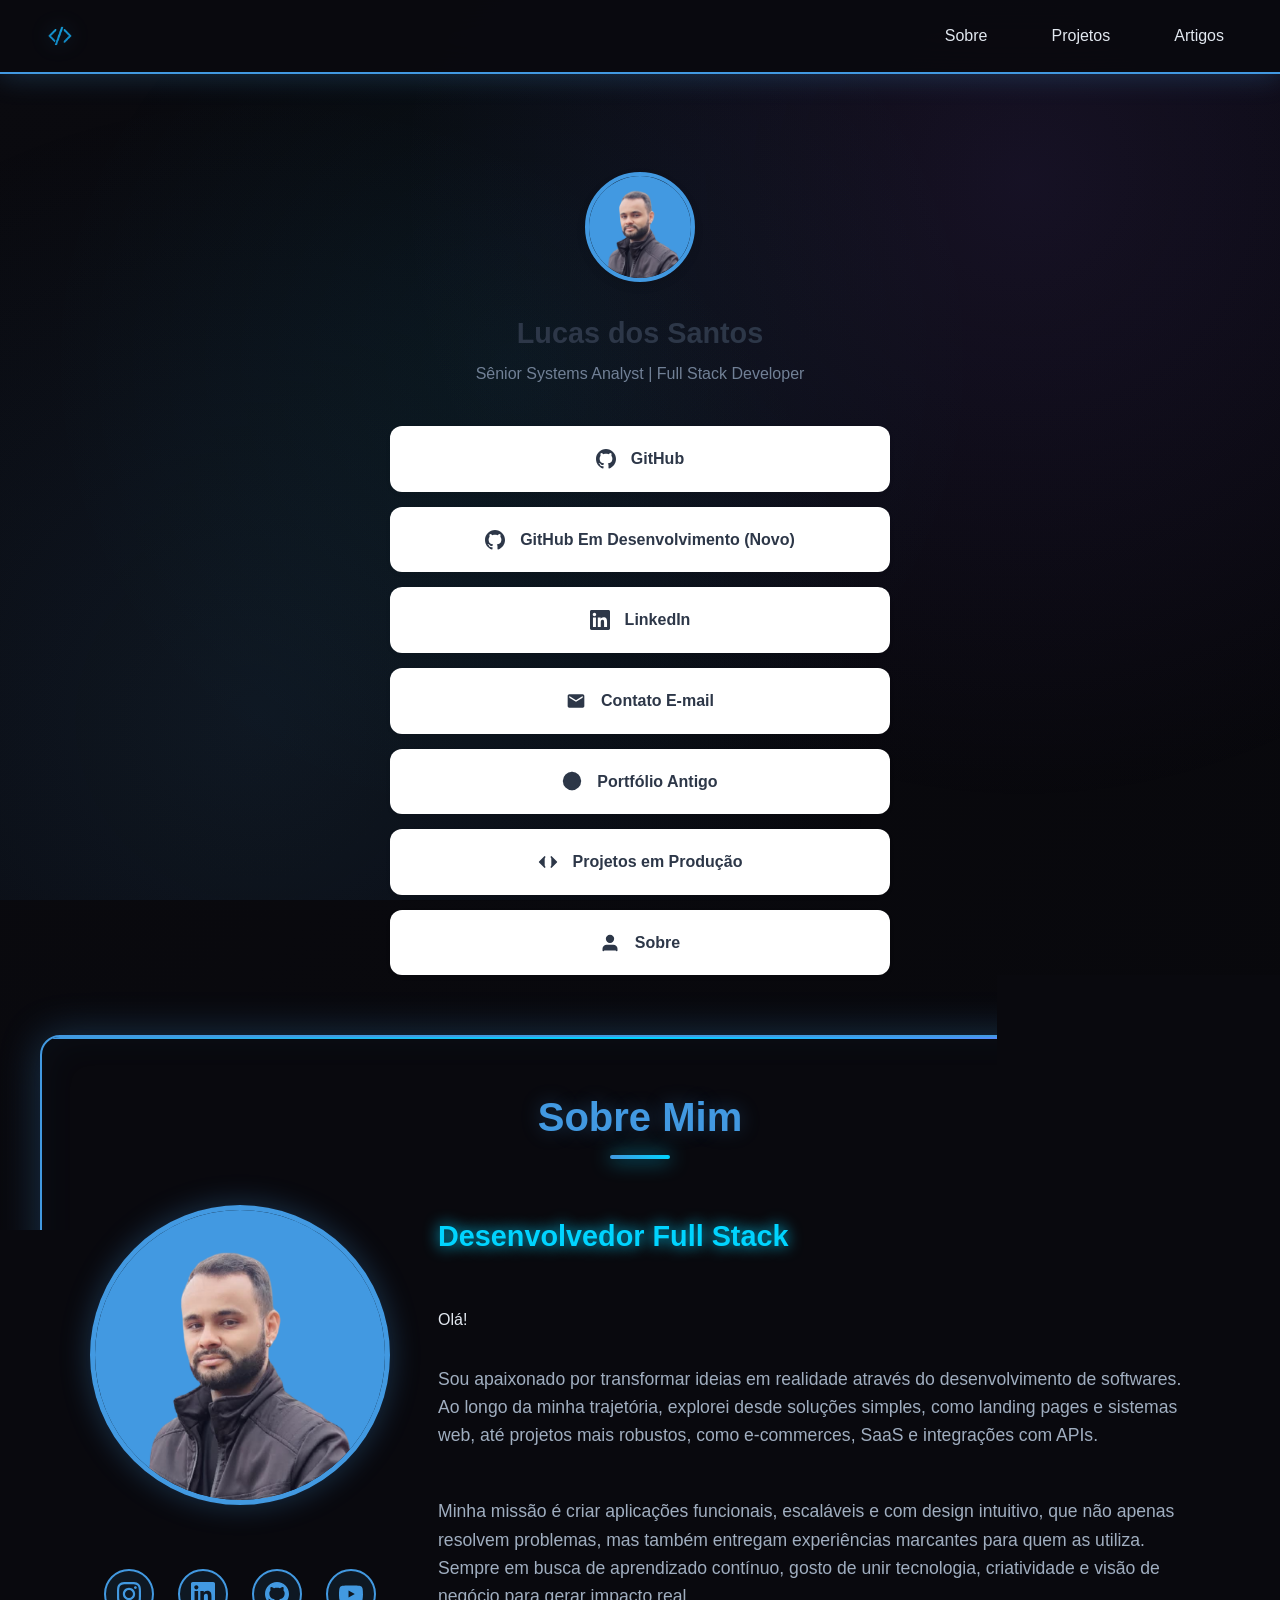
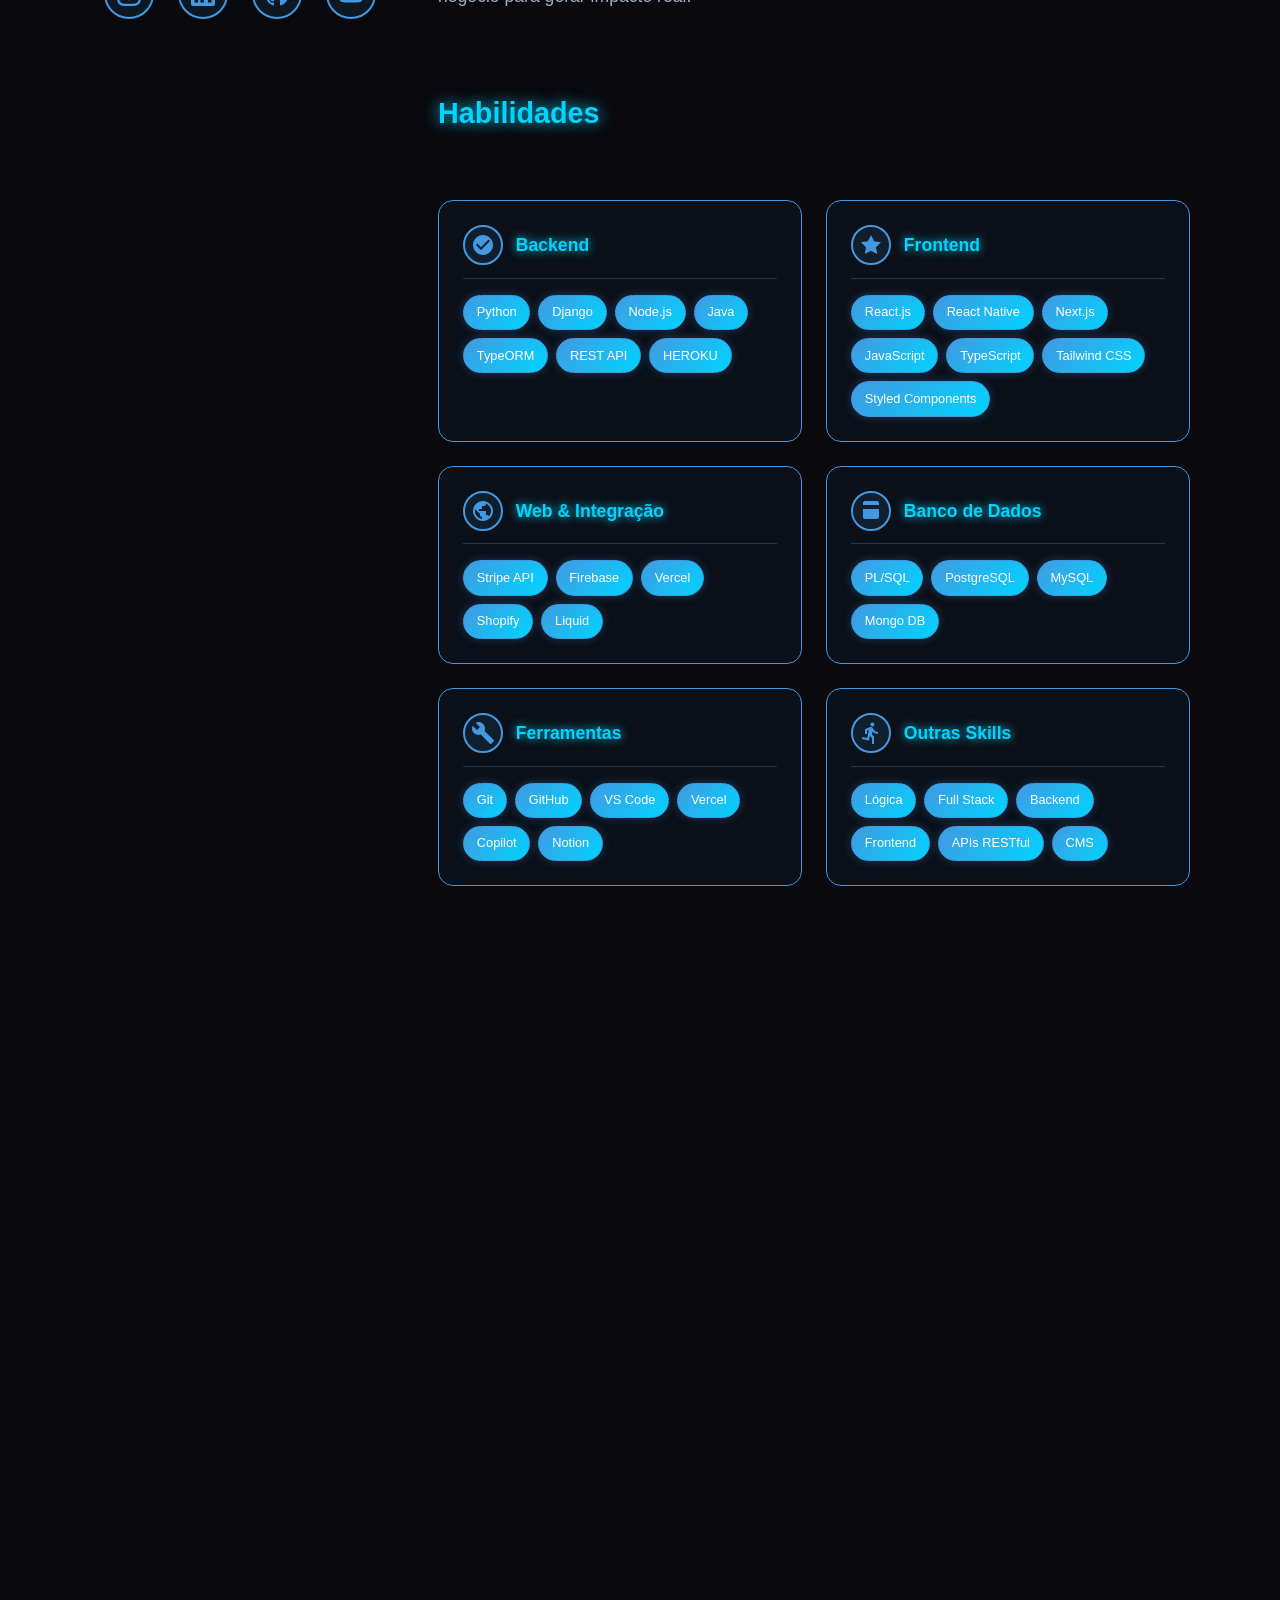
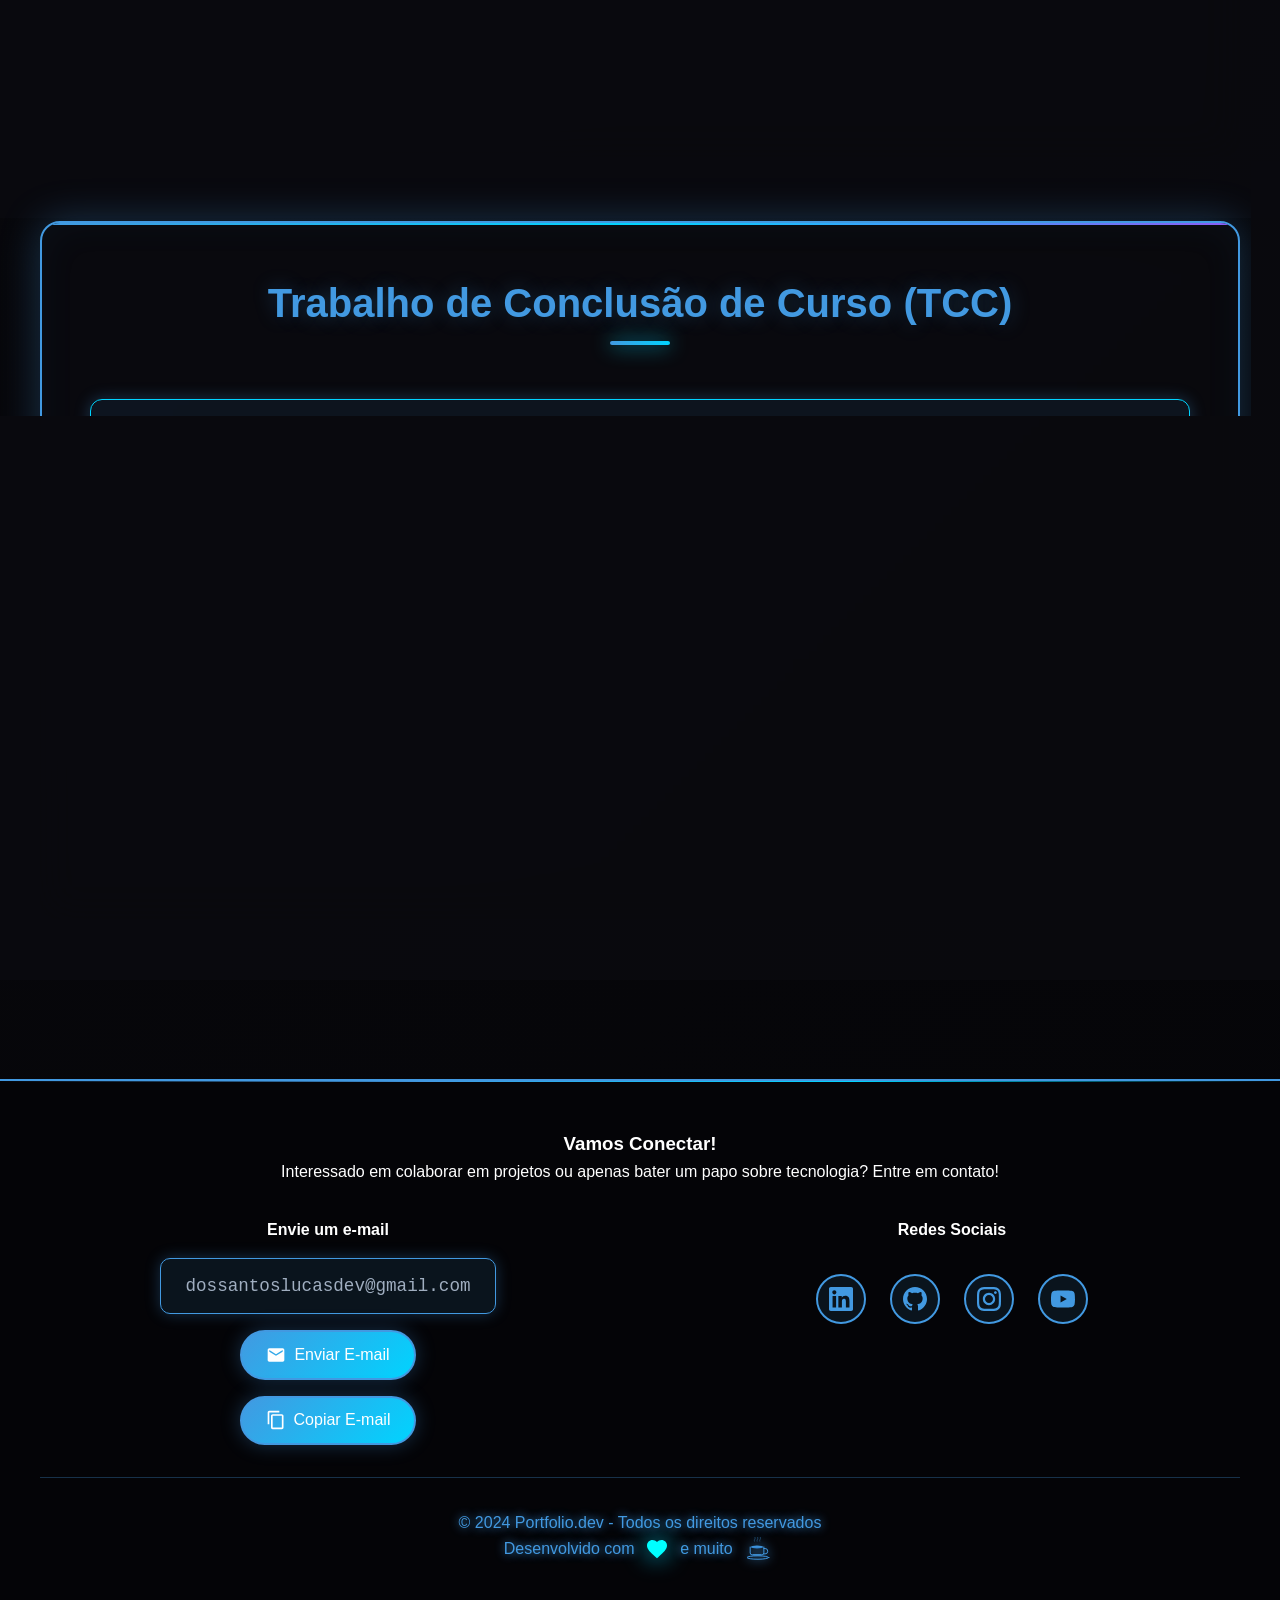
==== commit b4c550a1: "links uteis a mais" ====
--- a/index.html
+++ b/index.html
@@ -41,25 +41,16 @@
             <p class="subtitle">Sênior Systems Analyst | Full Stack Developer</p>
         </div>
 
-        <div class="social-media-row">
-            <a href="https://www.instagram.com/dossantoslucasdev/" class="social-link" title="Instagram">
-                <svg width="24" height="24" viewBox="0 0 24 24" fill="currentColor"><path d="M12 2.163c3.204 0 3.584.012 4.85.07 3.252.148 4.771 1.691 4.919 4.919.058 1.265.069 1.645.069 4.849 0 3.205-.012 3.584-.069 4.849-.149 3.225-1.664 4.771-4.919 4.919-1.266.058-1.644.07-4.85.07-3.204 0-3.584-.012-4.849-.07-3.26-.149-4.771-1.699-4.919-4.92-.058-1.265-.07-1.644-.07-4.849 0-3.204.013-3.583.07-4.849.149-3.227 1.664-4.771 4.919-4.919 1.266-.057 1.645-.069 4.849-.069zm0-2.163c-3.259 0-3.667.014-4.947.072-4.358.2-6.78 2.618-6.98 6.98-.059 1.281-.073 1.689-.073 4.948 0 3.259.014 3.668.072 4.948.2 4.358 2.618 6.78 6.98 6.98 1.281.058 1.689.072 4.948.072 3.259 0 3.668-.014 4.948-.072 4.354-.2 6.782-2.618 6.979-6.98.059-1.28.073-1.689.073-4.948 0-3.259-.014-3.667-.072-4.947-.196-4.354-2.617-6.78-6.979-6.98-1.281-.059-1.69-.073-4.949-.073zm0 5.838c-3.403 0-6.162 2.759-6.162 6.162s2.759 6.163 6.162 6.163 6.162-2.759 6.162-6.163c0-3.403-2.759-6.162-6.162-6.162zm0 10.162c-2.209 0-4-1.79-4-4 0-2.209 1.791-4 4-4s4 1.791 4 4c0 2.21-1.791 4-4 4zm6.406-11.845c-.796 0-1.441.645-1.441 1.44s.645 1.44 1.441 1.44c.795 0 1.439-.645 1.439-1.44s-.644-1.44-1.439-1.44z"/></svg>
-            </a>
-            <a href="https://www.linkedin.com/in/dossantoslucas-rsv/" class="social-link" title="LinkedIn">
-                <svg width="24" height="24" viewBox="0 0 24 24" fill="currentColor"><path d="M20.447 20.452h-3.554v-5.569c0-1.328-.027-3.037-1.852-3.037-1.853 0-2.136 1.445-2.136 2.939v5.667H9.351V9h3.414v1.561h.046c.477-.9 1.637-1.85 3.37-1.85 3.601 0 4.267 2.37 4.267 5.455v6.286zM5.337 7.433c-1.144 0-2.063-.926-2.063-2.065 0-1.138.92-2.063 2.063-2.063 1.14 0 2.064.925 2.064 2.063 0 1.139-.925 2.065-2.064 2.065zm1.782 13.019H3.555V9h3.564v11.452zM22.225 0H1.771C.792 0 0 .774 0 1.729v20.542C0 23.227.792 24 1.771 24h20.451C23.2 24 24 23.227 24 22.271V1.729C24 .774 23.2 0 22.222 0h.003z"/></svg>
-            </a>
-            <a href="https://github.com/dossantoslucasdev/" class="social-link" title="GitHub">
-                <svg width="24" height="24" viewBox="0 0 24 24" fill="currentColor"><path d="M12 0c-6.626 0-12 5.373-12 12 0 5.302 3.438 9.8 8.207 11.387.599.111.793-.261.793-.577v-2.234c-3.338.726-4.033-1.416-4.033-1.416-.546-1.387-1.333-1.756-1.333-1.756-1.089-.745.083-.729.083-.729 1.205.084 1.839 1.237 1.839 1.237 1.07 1.834 2.807 1.304 3.492.997.107-.775.418-1.305.762-1.604-2.665-.305-5.467-1.334-5.467-5.931 0-1.311.469-2.381 1.236-3.221-.124-.303-.535-1.524.117-3.176 0 0 1.008-.322 3.301 1.23.957-.266 1.983-.399 3.003-.404 1.02.005 2.047.138 3.006.404 2.291-1.552 3.297-1.23 3.297-1.23.653 1.653.242 2.874.118 3.176.77.84 1.235 1.911 1.235 3.221 0 4.609-2.807 5.624-5.479 5.921.43.372.823 1.102.823 2.222v3.293c0 .319.192.694.801.576 4.765-1.589 8.199-6.086 8.199-11.386 0-6.627-5.373-12-12-12z"/></svg>
-            </a>
-            <a href="https://www.youtube.com/@dossantoslucasdev/" class="social-link" title="YouTube">
-                <svg width="24" height="24" viewBox="0 0 24 24" fill="currentColor"><path d="M23.498 6.186a3.016 3.016 0 0 0-2.122-2.136C19.505 3.545 12 3.545 12 3.545s-7.505 0-9.377.505A3.017 3.017 0 0 0 .502 6.186C0 8.07 0 12 0 12s0 3.93.502 5.814a3.016 3.016 0 0 0 2.122 2.136c1.871.505 9.376.505 9.376.505s7.505 0 9.377-.505a3.015 3.015 0 0 0 2.122-2.136C24 15.93 24 12 24 12s0-3.93-.502-5.814zM9.545 15.568V8.432L15.818 12l-6.273 3.568z"/></svg>
-            </a>
-        </div>
+     
 
         <div class="links-grid">
+            <a href="https://github.com/devdossantoslucas/" target="_blank" class="link-card">
+                <svg width="20" height="20" viewBox="0 0 24 24" fill="currentColor"><path d="M12 0c-6.626 0-12 5.373-12 12 0 5.302 3.438 9.8 8.207 11.387.599.111.793-.261.793-.577v-2.234c-3.338.726-4.033-1.416-4.033-1.416-.546-1.387-1.333-1.756-1.333-1.756-1.089-.745.083-.729.083-.729 1.205.084 1.839 1.237 1.839 1.237 1.07 1.834 2.807 1.304 3.492.997.107-.775.418-1.305.762-1.604-2.665-.305-5.467-1.334-5.467-5.931 0-1.311.469-2.381 1.236-3.221-.124-.303-.535-1.524.117-3.176 0 0 1.008-.322 3.301 1.23.957-.266 1.983-.399 3.003-.404 1.02.005 2.047.138 3.006.404 2.291-1.552 3.297-1.23 3.297-1.23.653 1.653.242 2.874.118 3.176.77.84 1.235 1.911 1.235 3.221 0 4.609-2.807 5.624-5.479 5.921.43.372.823 1.102.823 2.222v3.293c0 .319.192.694.801.576 4.765-1.589 8.199-6.086 8.199-11.386 0-6.627-5.373-12-12-12z"/></svg>
+                <span>GitHub</span>
+            </a>
             <a href="https://github.com/dossantoslucasdev/" target="_blank" class="link-card">
                 <svg width="20" height="20" viewBox="0 0 24 24" fill="currentColor"><path d="M12 0c-6.626 0-12 5.373-12 12 0 5.302 3.438 9.8 8.207 11.387.599.111.793-.261.793-.577v-2.234c-3.338.726-4.033-1.416-4.033-1.416-.546-1.387-1.333-1.756-1.333-1.756-1.089-.745.083-.729.083-.729 1.205.084 1.839 1.237 1.839 1.237 1.07 1.834 2.807 1.304 3.492.997.107-.775.418-1.305.762-1.604-2.665-.305-5.467-1.334-5.467-5.931 0-1.311.469-2.381 1.236-3.221-.124-.303-.535-1.524.117-3.176 0 0 1.008-.322 3.301 1.23.957-.266 1.983-.399 3.003-.404 1.02.005 2.047.138 3.006.404 2.291-1.552 3.297-1.23 3.297-1.23.653 1.653.242 2.874.118 3.176.77.84 1.235 1.911 1.235 3.221 0 4.609-2.807 5.624-5.479 5.921.43.372.823 1.102.823 2.222v3.293c0 .319.192.694.801.576 4.765-1.589 8.199-6.086 8.199-11.386 0-6.627-5.373-12-12-12z"/></svg>
-                <span>GitHub</span>
+                <span>GitHub Em Desenvolvimento (Novo)</span>
             </a>
 
             <a href="https://www.linkedin.com/in/dossantoslucas-rsv/" target="_blank" class="link-card">
@@ -67,10 +58,27 @@
                 <span>LinkedIn</span>
             </a>
 
-            <a href="mailto:dossantoslucasdev@gmail.com" class="link-card">
+            <a href="#contato" class="link-card">
                 <svg width="20" height="20" viewBox="0 0 24 24" fill="currentColor"><path d="M20 4H4c-1.1 0-1.99.9-1.99 2L2 18c0 1.1.9 2 2 2h16c1.1 0 2-.9 2-2V6c0-1.1-.9-2-2-2zm0 4l-8 5-8-5V6l8 5 8-5v2z"/></svg>
-                <span>Contato Direto</span>
-            </a>
+                <span>Contato E-mail</span>
+            </a>
+
+           <a href="https://lucasdev.vercel.app/" target="_blank" class="link-card">
+                <svg width="20" height="20" viewBox="0 0 24 24" fill="none" stroke="currentColor" stroke-width="2" stroke-linecap="round" stroke-linejoin="round"><circle cx="12" cy="12" r="10"></circle><line x1="2" y1="12" x2="22" y2="12"></line><path d="M12 2a15.3 15.3 0 0 1 4 10 15.3 15.3 0 0 1-4 10 15.3 15.3 0 0 1-4-10 15.3 15.3 0 0 1 4-10z"></path></svg>
+                <span>Portfólio Antigo</span>
+            </a>
+
+            <a href="#projetos" class="link-card">
+                <svg width="20" height="20" viewBox="0 0 24 24" fill="none" stroke="currentColor" stroke-width="2" stroke-linecap="round" stroke-linejoin="round"><polyline points="16 18 22 12 16 6"></polyline><polyline points="8 6 2 12 8 18"></polyline></svg>
+                <span>Projetos em Produção</span>
+            </a>
+
+            <a href="#sobre" class="link-card">
+                <svg width="20" height="20" viewBox="0 0 24 24" fill="none" stroke="currentColor" stroke-width="2" stroke-linecap="round" stroke-linejoin="round"><path d="M20 21v-2a4 4 0 0 0-4-4H8a4 4 0 0 0-4 4v2"></path><circle cx="12" cy="7" r="4"></circle></svg>
+                <span>Sobre</span>
+            </a>
+            
+                        
         </div>
     </div>
 </section>
@@ -335,7 +343,7 @@
     </main>
 
     <!-- Footer -->
-    <footer>
+    <footer id="contato">
         <div class="footer-content">
             <h3>Vamos Conectar!</h3>
             <p>Interessado em colaborar em projetos ou apenas bater um papo sobre tecnologia? Entre em contato!</p>
@@ -466,3 +474,4 @@
 
 
 
+
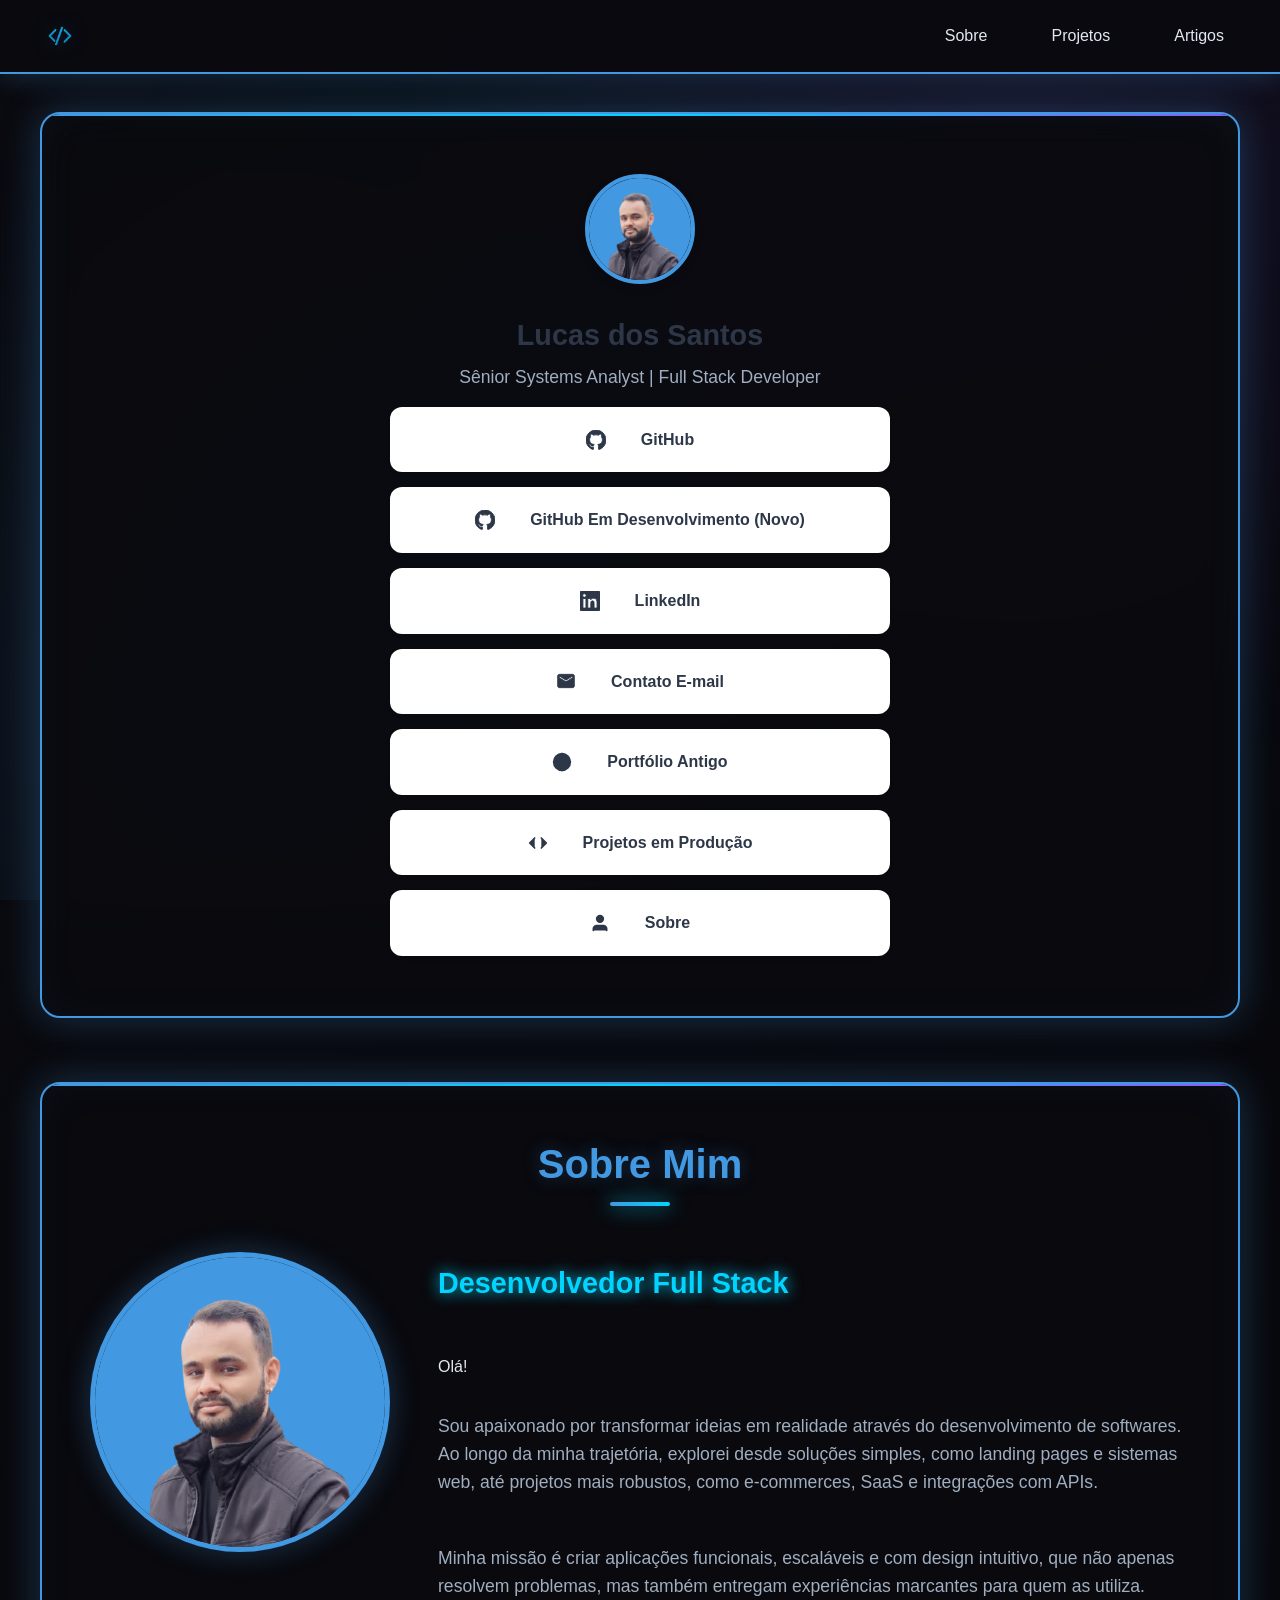
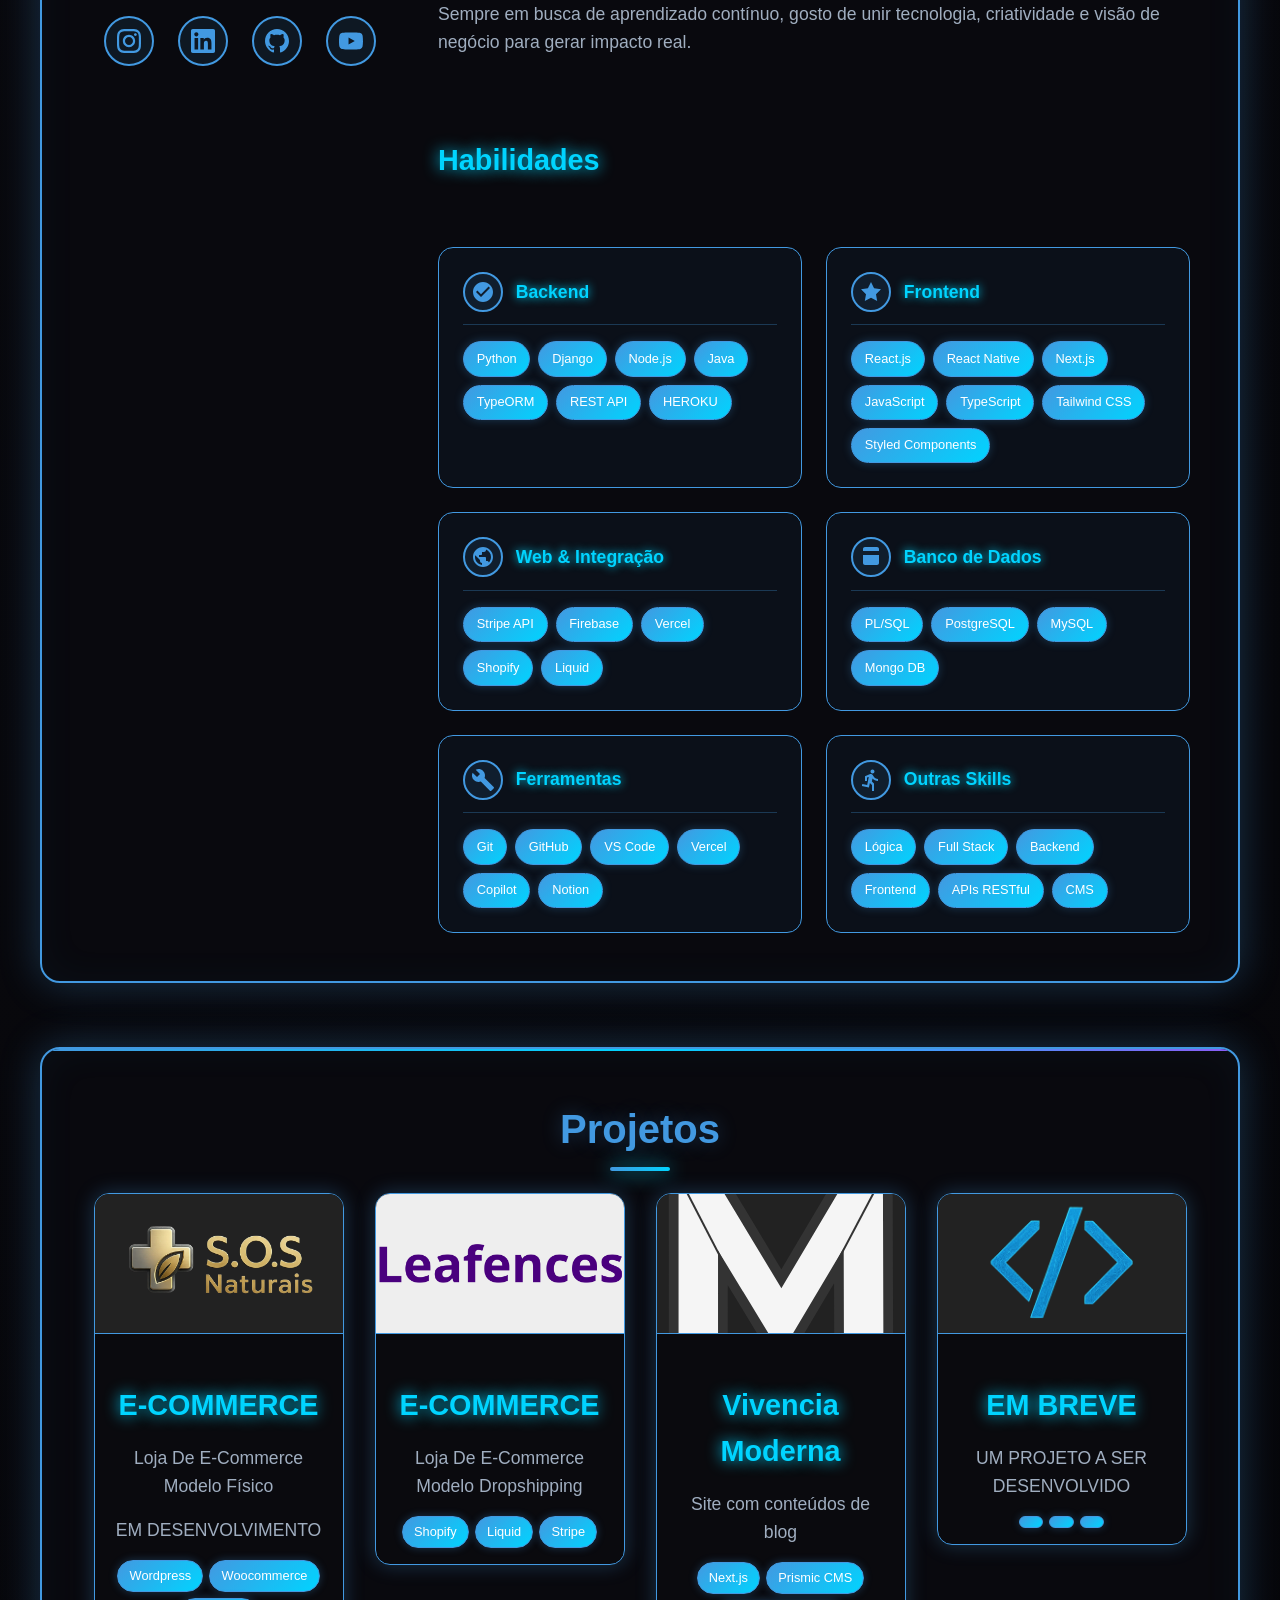
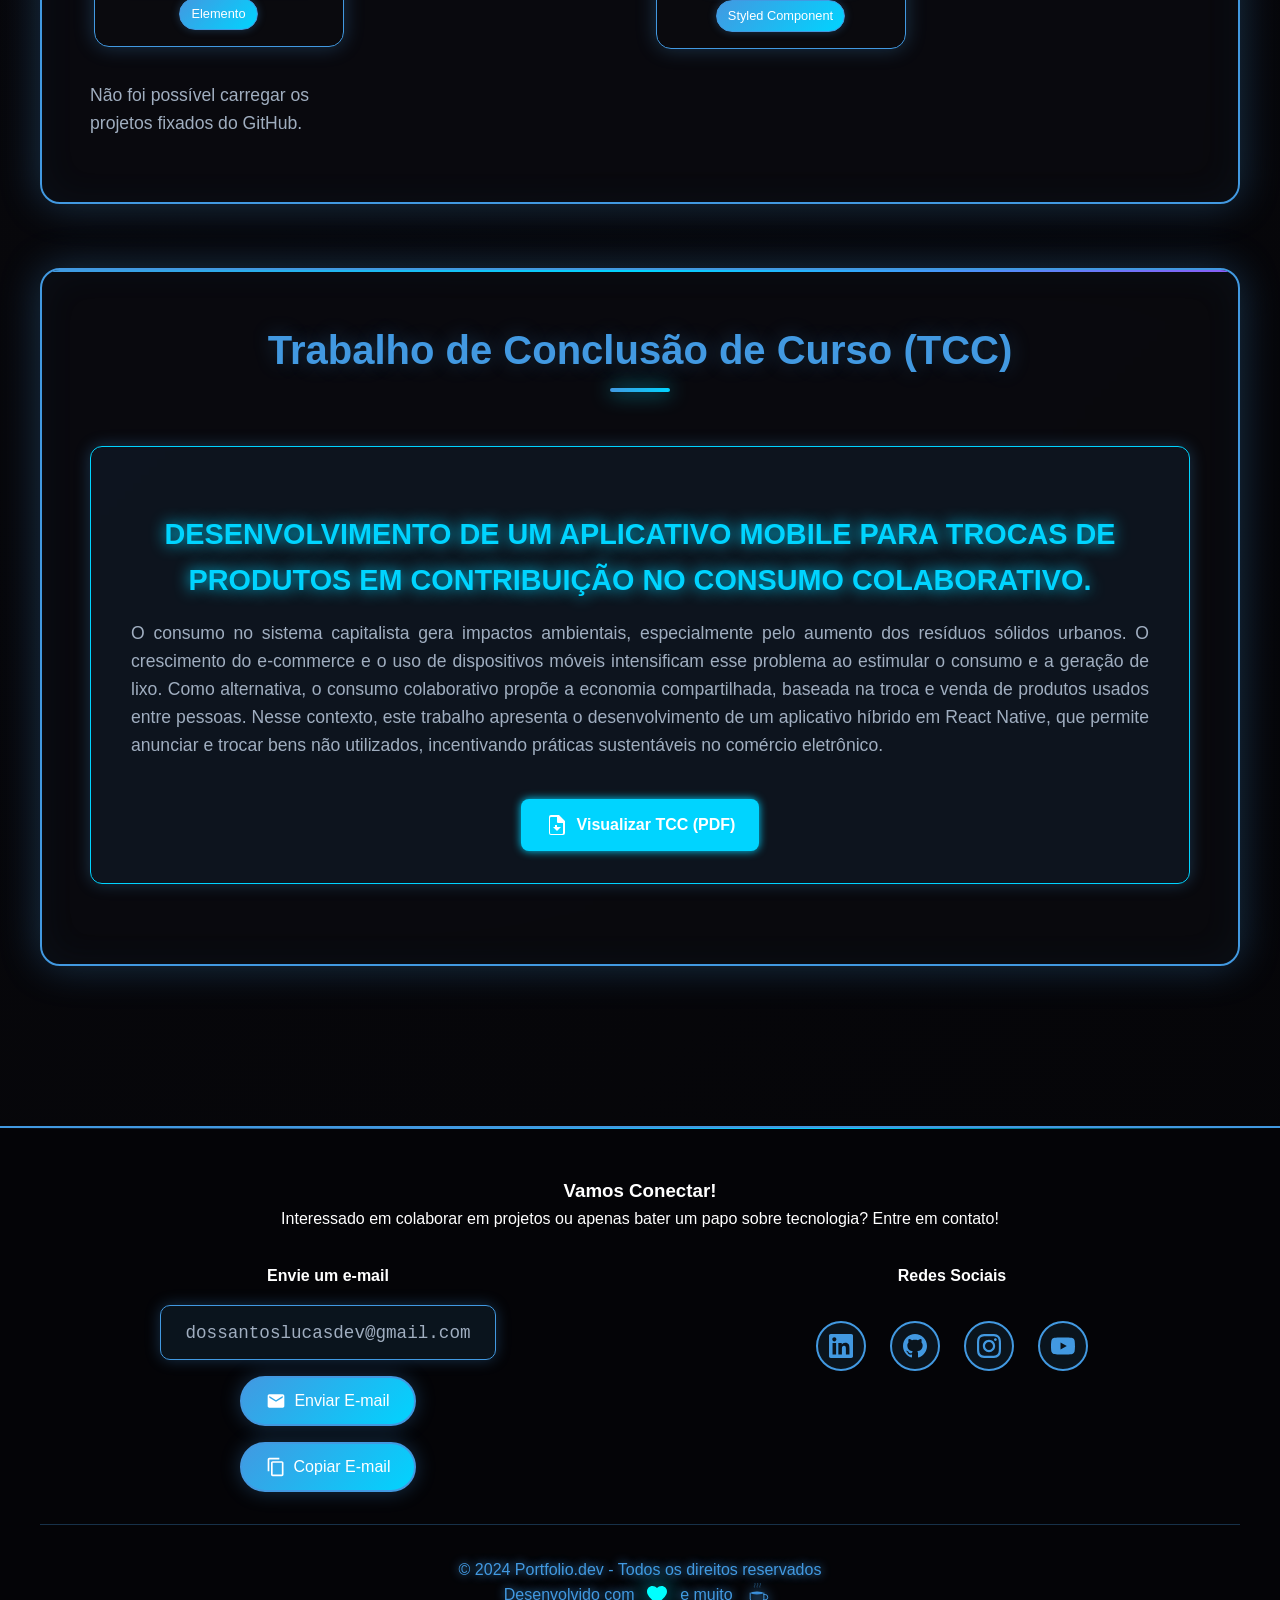
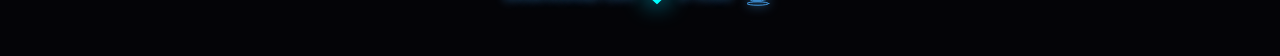
==== commit 57b248b7: "Update index.htmlteste" ====
--- a/index.html
+++ b/index.html
@@ -33,7 +33,7 @@
     <main>
 
 
-   <section id="links-portal" class="section-links">
+   <section id="links-portal" class="section section-links">
     <div class="links-container">
         <div class="profile-header">
             <img src="profile.png" alt="Foto de Perfil" class="profile-img-links">
@@ -475,3 +475,4 @@
 
 
 
+
--- a/style.css
+++ b/style.css
@@ -1140,7 +1140,11 @@
 }
 
 .link-card svg {
+    margin-right: 20px;
+    flex-shrink: 0;
+    /* Aplica a cor tanto em ícones de preenchimento quanto de linha */
     fill: currentColor;
+    stroke: currentColor;
 }
 
 /* Responsividade Mobile */
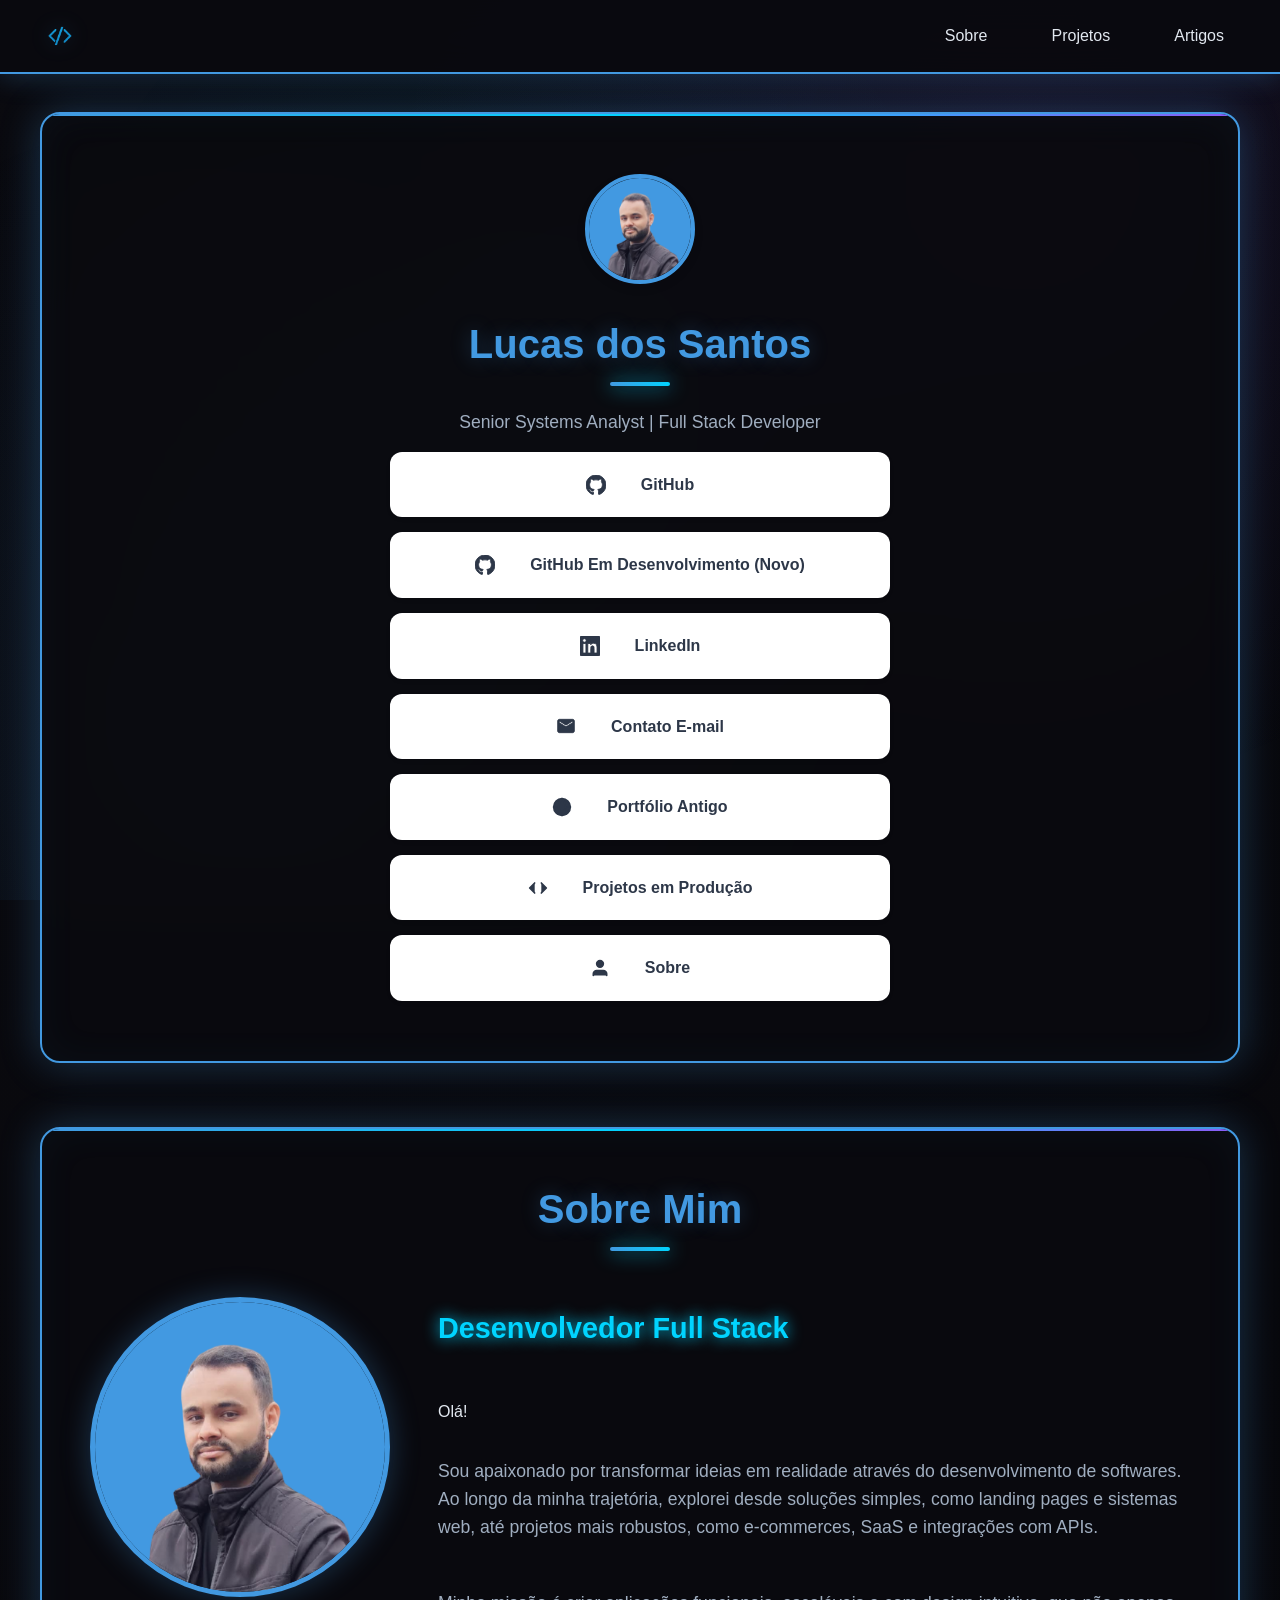
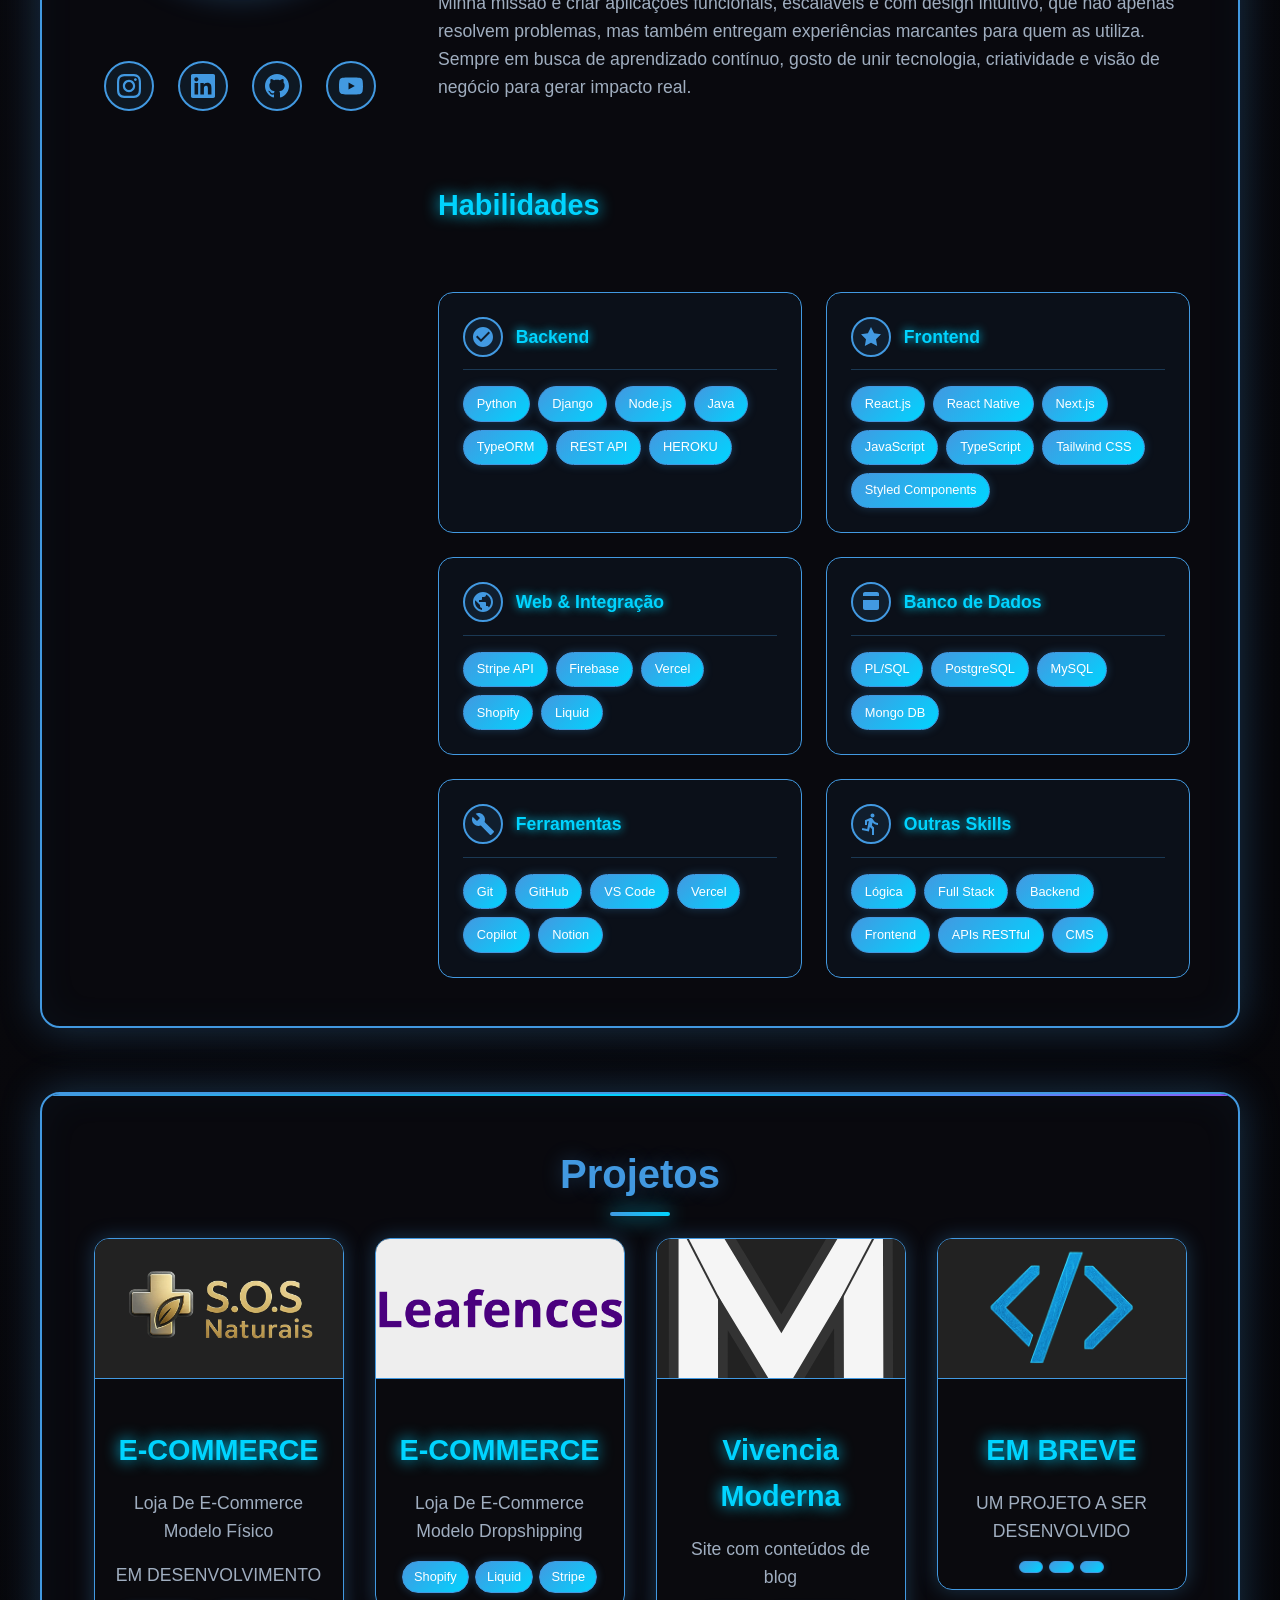
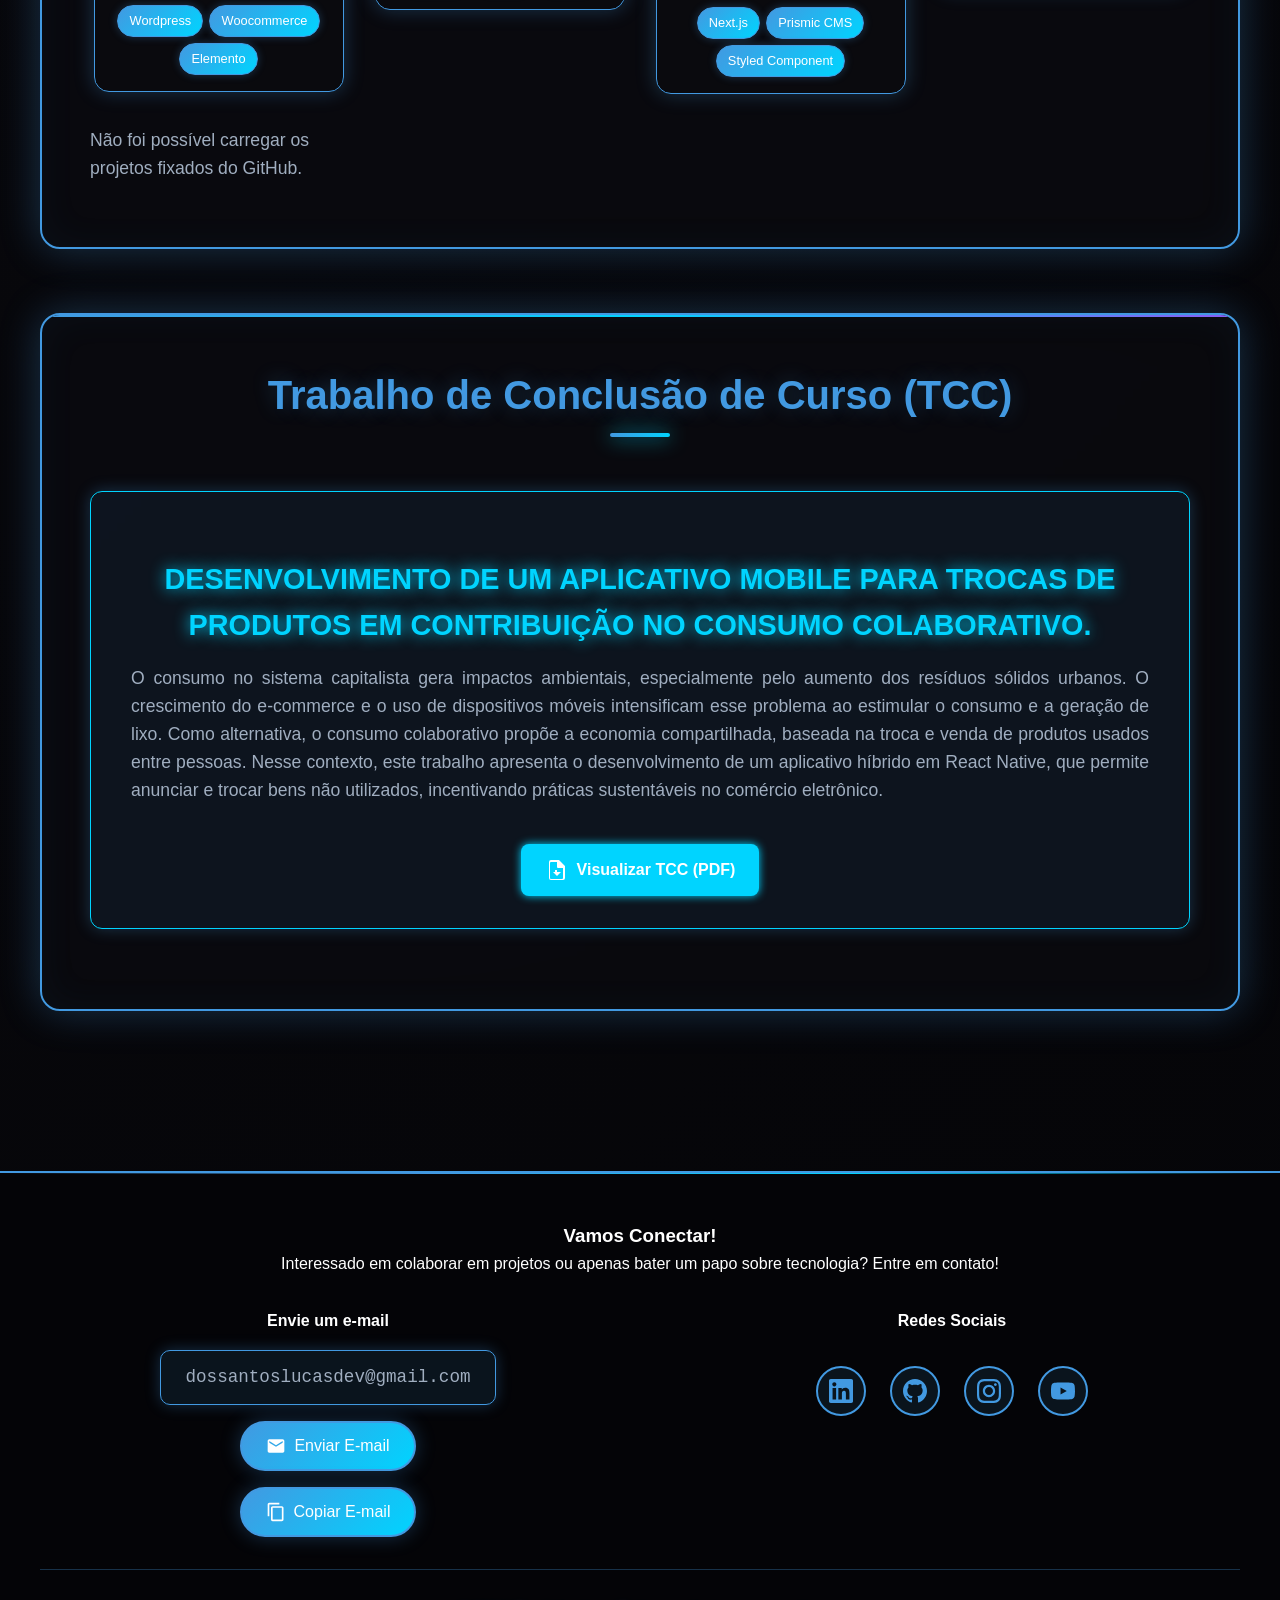
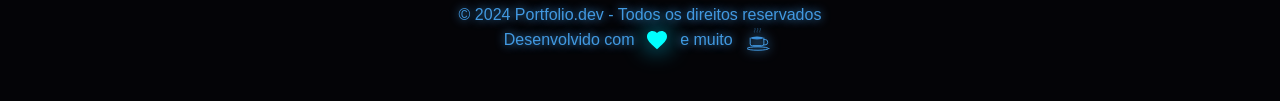
==== commit 2e4a39c0: "Update index.html texto" ====
--- a/index.html
+++ b/index.html
@@ -37,8 +37,8 @@
     <div class="links-container">
         <div class="profile-header">
             <img src="profile.png" alt="Foto de Perfil" class="profile-img-links">
-            <h1>Lucas dos Santos</h1>
-            <p class="subtitle">Sênior Systems Analyst | Full Stack Developer</p>
+            <h2>Lucas dos Santos</h2>
+            <p class="subtitle">Senior Systems Analyst | Full Stack Developer</p>
         </div>
 
      
@@ -476,3 +476,4 @@
 
 
 
+
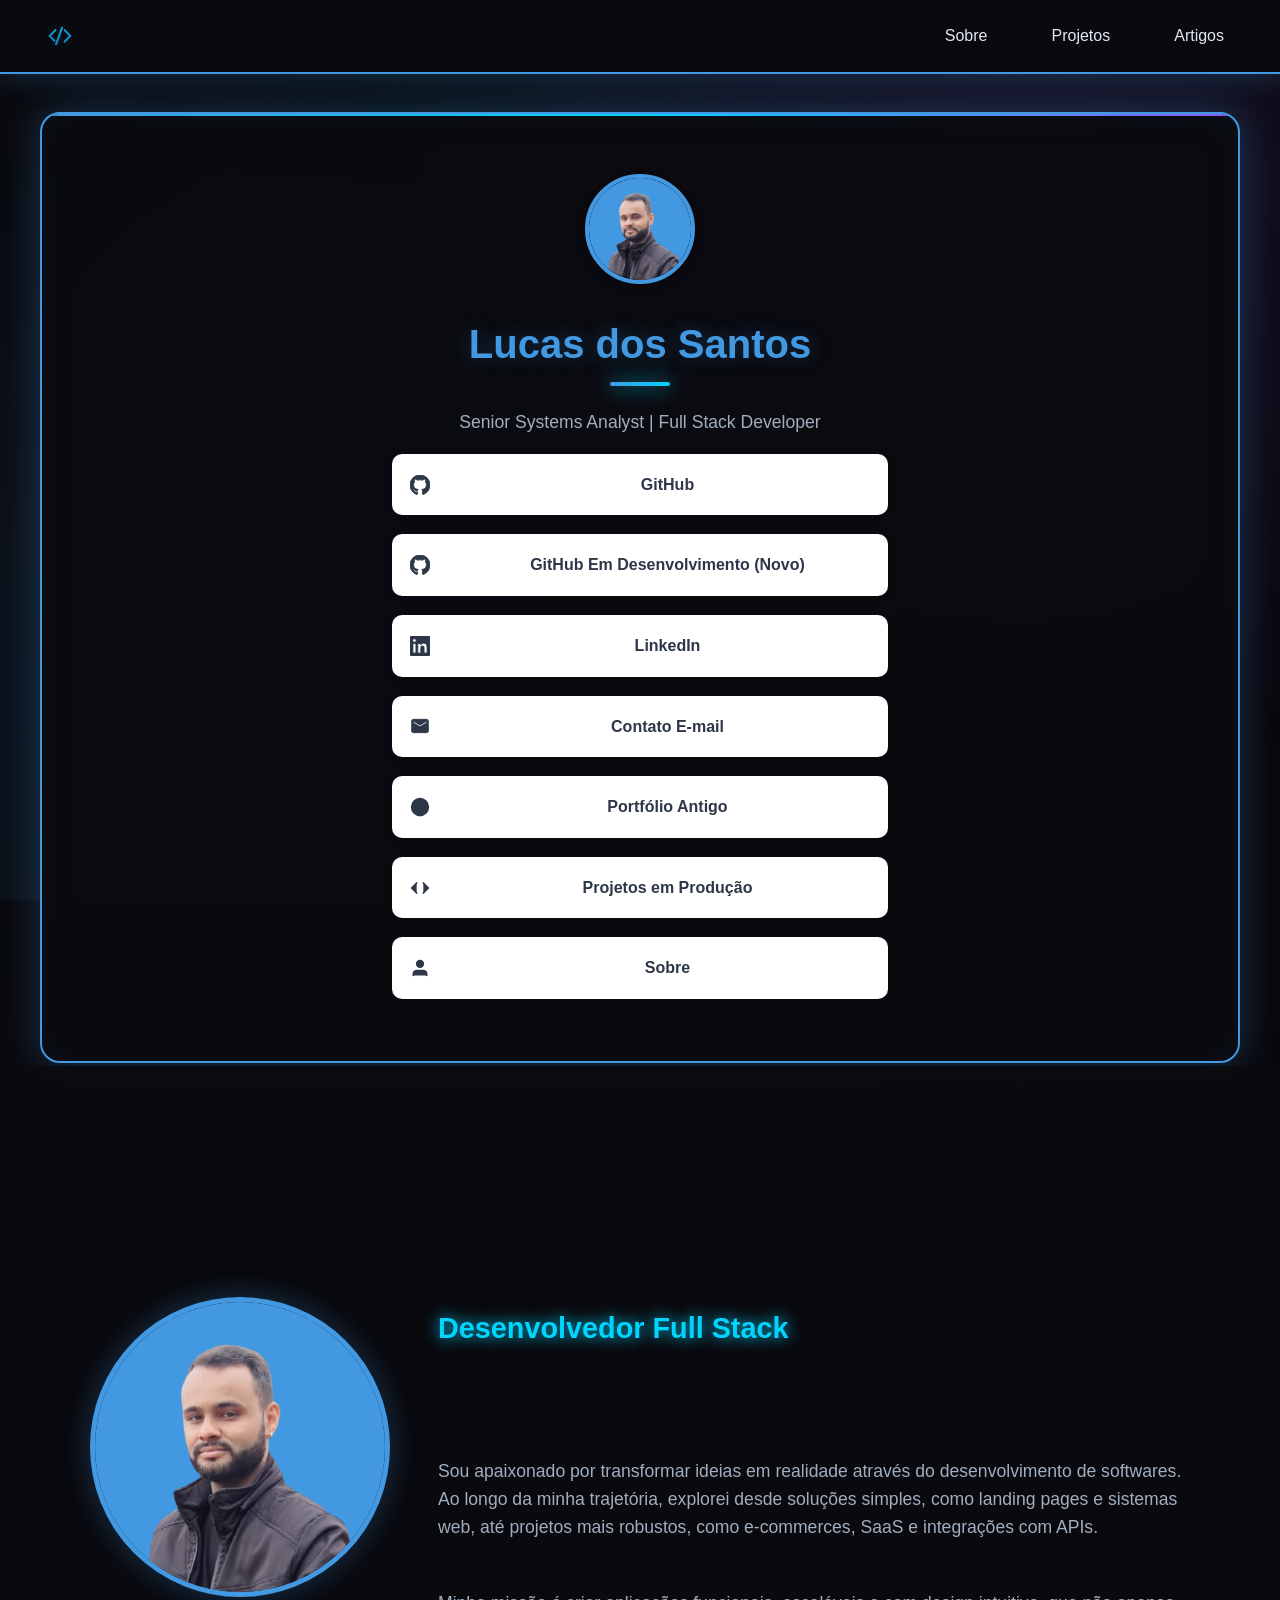
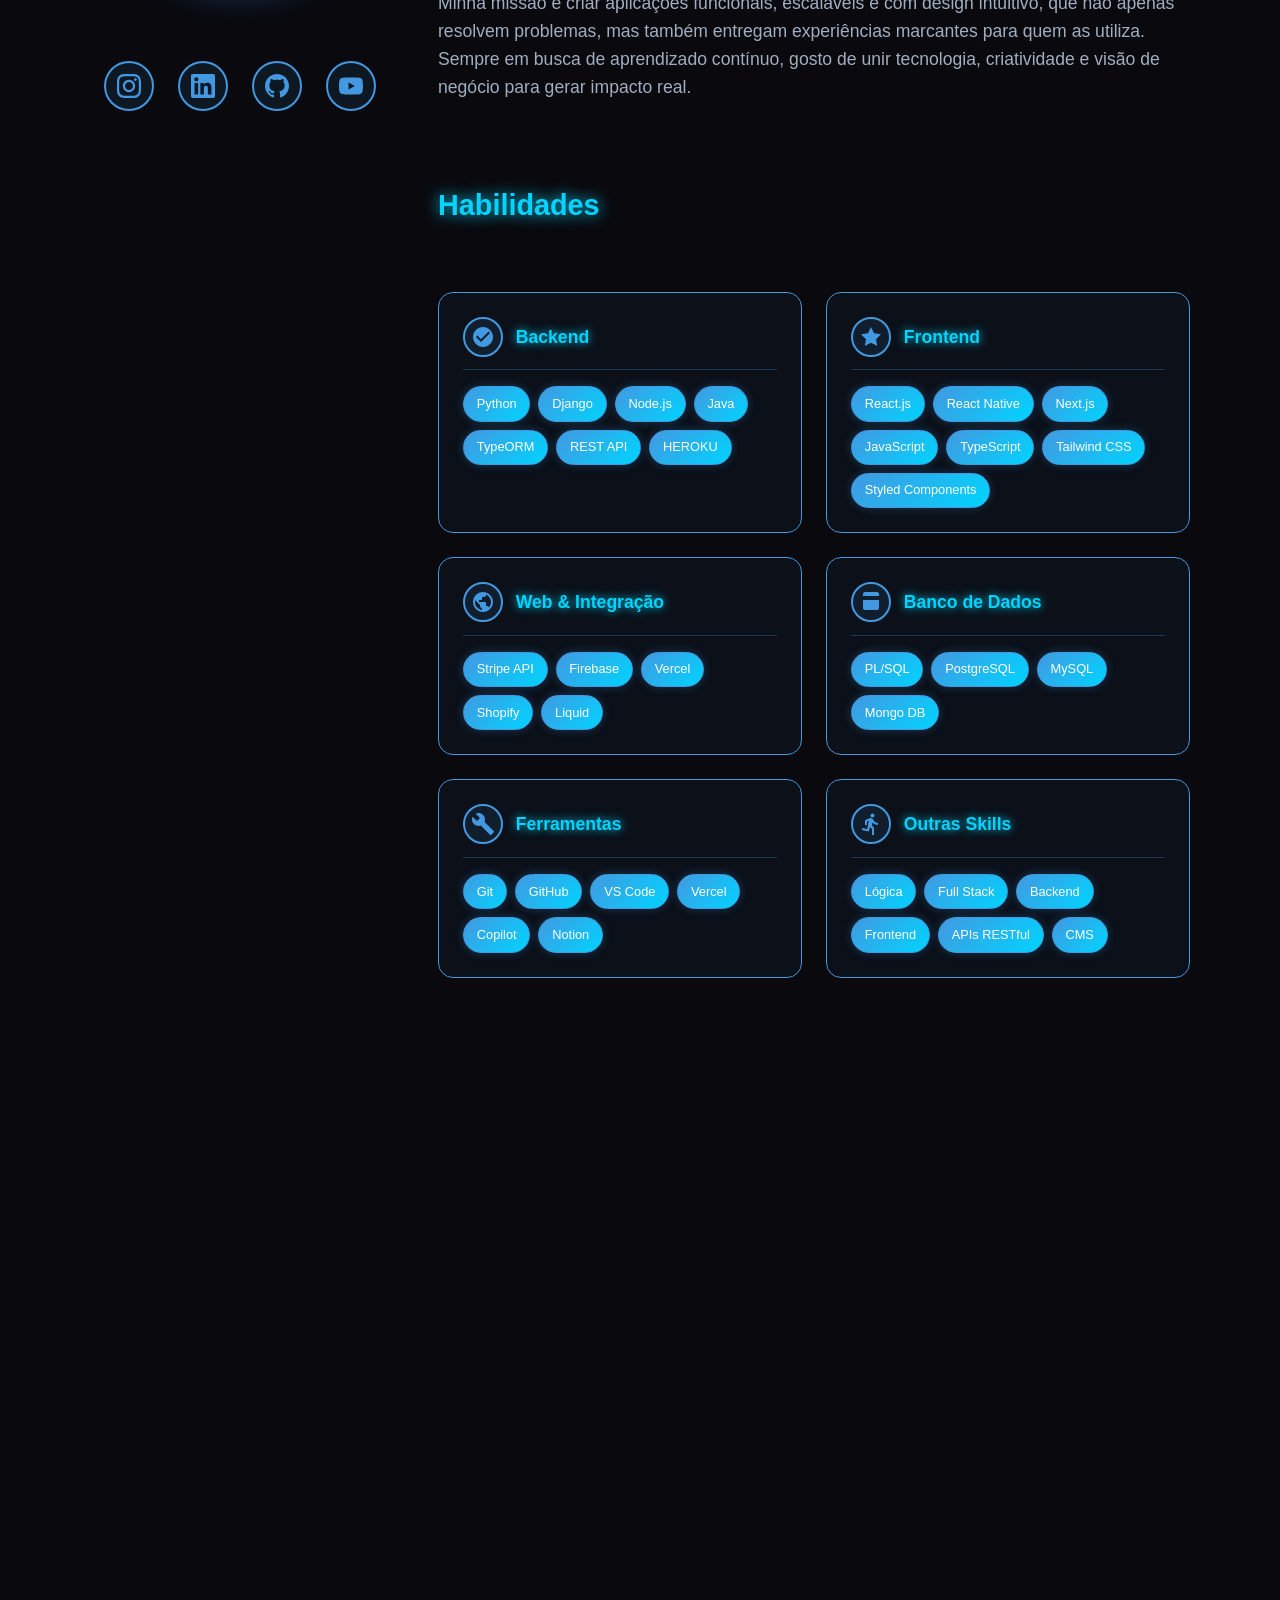
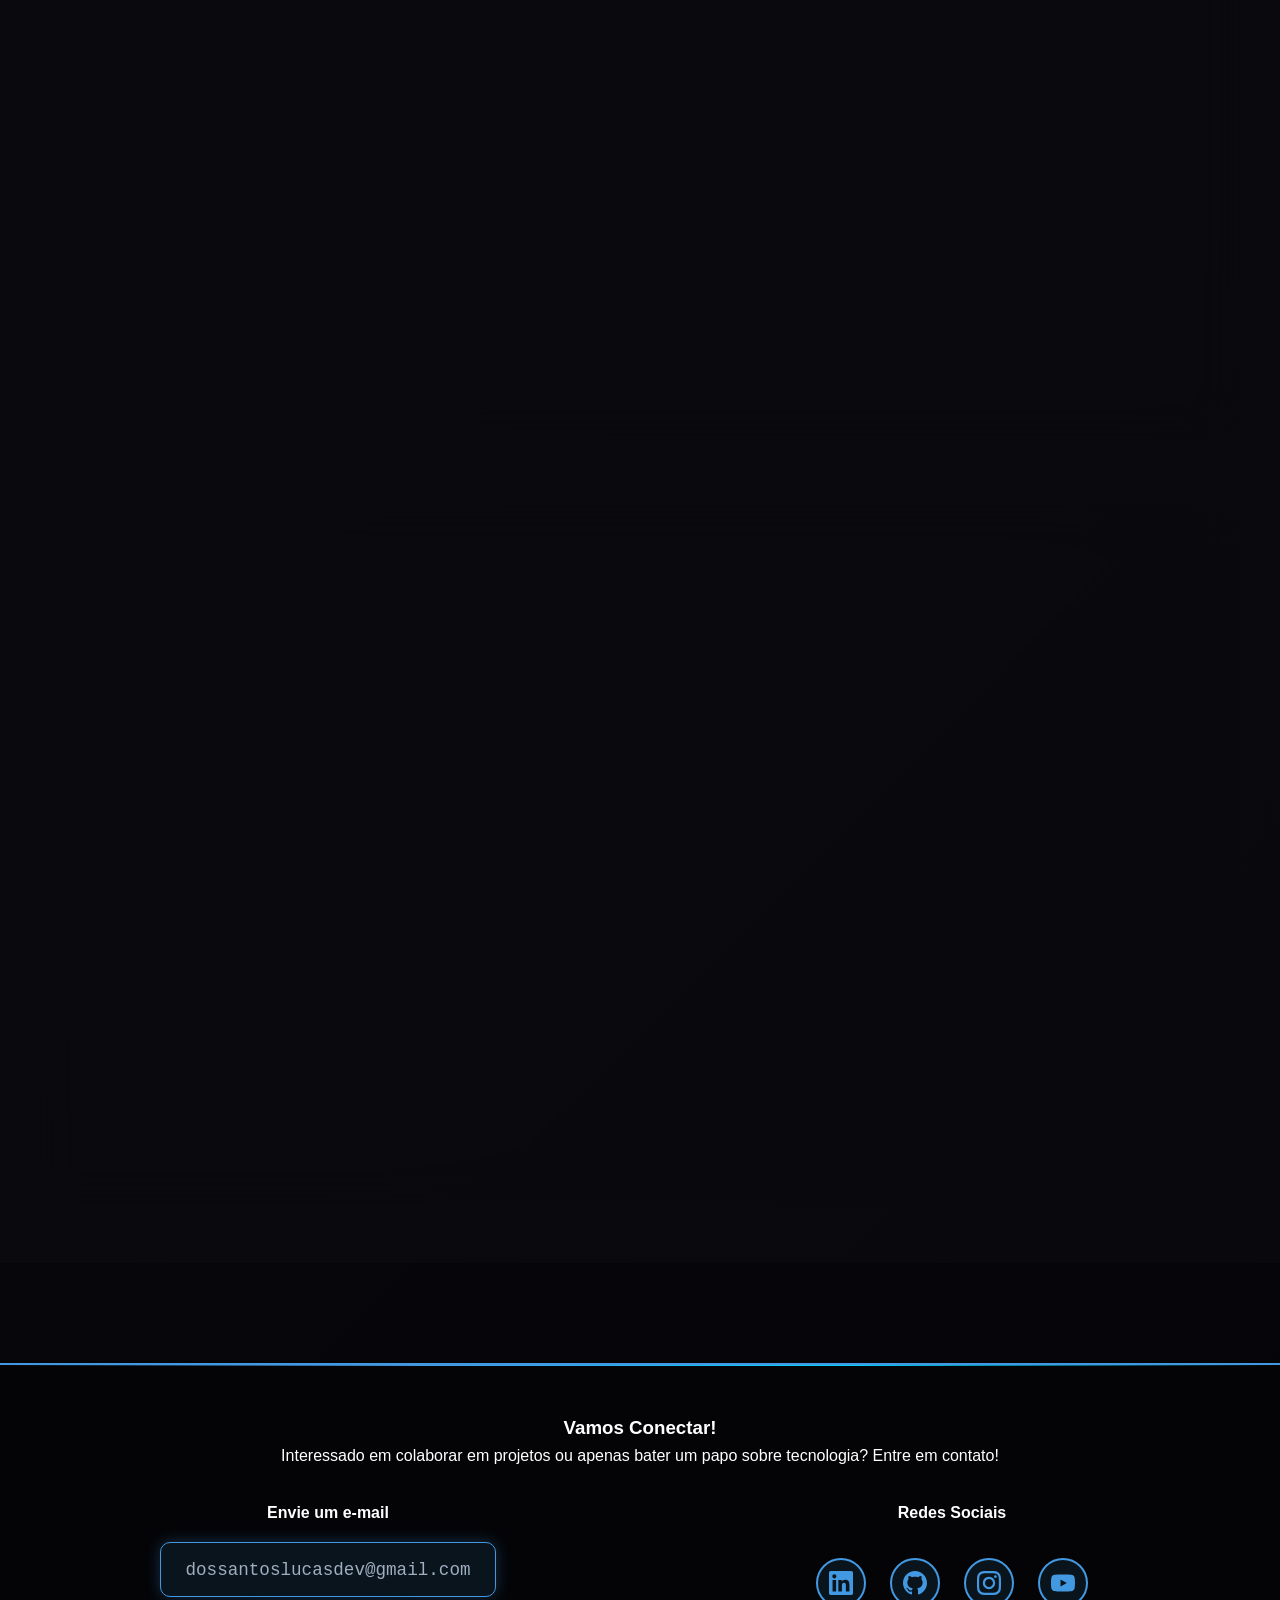
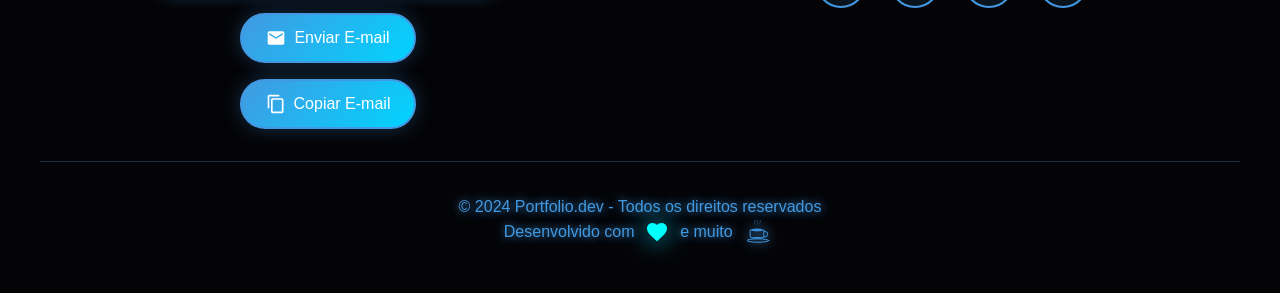
==== commit 635cee15: "news updates css and js correct" ====
--- a/index.html
+++ b/index.html
@@ -315,7 +315,12 @@
                     </div>
                 </a>
             </div>
-            <div class="projects-grid" id="github-projects"></div>
+
+            <!-- GitHub Projects Section -->
+            <div class="github-projects-section">
+                <h3>Projetos do GitHub</h3>
+                <div class="github-projects-grid" id="github-projects"></div>
+            </div>
         </section>
 
         <!-- Artigos Section -->
--- a/style.css
+++ b/style.css
@@ -1110,16 +1110,18 @@
     margin-bottom: 40px;
 }
 
+/* Links Grid - Efeitos Aprimorados */
 .links-grid {
     display: flex;
     flex-direction: column;
     gap: 15px;
+    perspective: 1000px;
 }
 
 .link-card {
     display: flex;
     align-items: center;
-    justify-content: center;
+    justify-content: flex-start;
     gap: 15px;
     padding: 18px;
     background: #ffffff;
@@ -1130,24 +1132,122 @@
     font-weight: 600;
     transition: all 0.3s cubic-bezier(0.4, 0, 0.2, 1);
     box-shadow: 0 2px 5px rgba(0,0,0,0.05);
+    position: relative;
+    overflow: hidden;
+}
+
+/* Efeito de brilho ao passar o mouse */
+.link-card::before {
+    content: '';
+    position: absolute;
+    top: 0;
+    left: -100%;
+    width: 100%;
+    height: 100%;
+    background: linear-gradient(90deg, transparent, rgba(255,255,255,0.3), transparent);
+    transition: left 0.5s ease;
+    z-index: 1;
+    pointer-events: none;
+}
+
+.link-card:hover::before {
+    left: 100%;
+}
+
+/* Borda com gradiente ao passar o mouse */
+.link-card::after {
+    content: '';
+    position: absolute;
+    top: 0;
+    left: 0;
+    right: 0;
+    bottom: 0;
+    border-radius: 12px;
+    background: linear-gradient(135deg, #4299e1, #00d4ff);
+    opacity: 0;
+    transition: opacity 1s ease;
+    z-index: -1;
+}
+
+.link-card:hover::after {
+    opacity: 0.5;
+}
+
+.link-card span {
+    flex: 1;
+    text-align: center;
+    transition: all 0.3s ease;
 }
 
 .link-card:hover {
     background-color: #4299e1;
     color: #ffffff;
-    transform: scale(1.03);
-    box-shadow: 0 10px 20px rgba(66, 153, 225, 0.2);
+    transform: translateY(-4px) scale(1.02);
+    box-shadow: 
+        0 10px 25px rgba(66, 153, 225, 0.3),
+        0 0 20px rgba(0, 212, 255, 0.2);
+}
+
+.link-card:hover span {
+    letter-spacing: 0.5px;
 }
 
 .link-card svg {
+    width: 20px;
+    height: 20px;
     margin-right: 20px;
     flex-shrink: 0;
-    /* Aplica a cor tanto em ícones de preenchimento quanto de linha */
     fill: currentColor;
     stroke: currentColor;
-}
-
-/* Responsividade Mobile */
+    transition: all 0.3s cubic-bezier(0.34, 1.56, 0.64, 1);
+    filter: drop-shadow(0 0 0 transparent);
+}
+
+.link-card:hover svg {
+    transform: scale(1.2) rotate(-5deg);
+    filter: drop-shadow(0 0 8px rgba(66, 153, 225, 0.5));
+}
+
+/* Efeito de ondulação ao clicar */
+.link-card:active {
+    transform: translateY(-2px) scale(0.98);
+}
+
+/* Animação de entrada para cada card */
+.links-grid .link-card {
+    animation: slideInUpLinks 0.6s ease-out backwards;
+}
+
+.links-grid .link-card:nth-child(1) { animation-delay: 0.1s; }
+.links-grid .link-card:nth-child(2) { animation-delay: 0.2s; }
+.links-grid .link-card:nth-child(3) { animation-delay: 0.3s; }
+.links-grid .link-card:nth-child(4) { animation-delay: 0.4s; }
+.links-grid .link-card:nth-child(5) { animation-delay: 0.5s; }
+.links-grid .link-card:nth-child(6) { animation-delay: 0.6s; }
+.links-grid .link-card:nth-child(7) { animation-delay: 0.7s; }
+
+@keyframes slideInUpLinks {
+    from {
+        opacity: 0;
+        transform: translateY(30px);
+    }
+    to {
+        opacity: 1;
+        transform: translateY(0);
+    }
+}
+
+/* Efeito adicional: Glow ao passar o mouse */
+.link-card {
+    background: #ffffff;
+    background-clip: padding-box;
+}
+
+.link-card:hover {
+    background: linear-gradient(135deg, #4299e1, #5aa3e8);
+}
+
+/* Responsividade */
 @media (max-width: 480px) {
     .section-links {
         padding: 40px 15px;
@@ -1156,5 +1256,217 @@
         width: 90px;
         height: 90px;
     }
-}
-
+
+    .link-card {
+        padding: 16px;
+        gap: 12px;
+    }
+
+    .link-card svg {
+        width: 18px;
+        height: 18px;
+        margin-right: 15px;
+    }
+
+    .link-card span {
+        font-size: 0.95rem;
+    }
+}
+
+/* GitHub Projects Section */
+.github-projects-section {
+    margin-top: 4rem;
+    padding-top: 3rem;
+    border-top: 2px solid var(--border-glow);
+}
+
+.github-projects-section h3 {
+    font-size: 1.8rem;
+    color: var(--accent);
+    margin-bottom: 2rem;
+    text-align: left;
+    text-shadow: 0 0 15px var(--accent);
+}
+
+.github-projects-grid {
+    display: grid;
+    grid-template-columns: 1fr;
+    gap: 1.5rem;
+}
+
+.github-project-card {
+    background: rgba(66, 153, 225, 0.05);
+    border: 1px solid var(--border-glow);
+    border-radius: 12px;
+    padding: 1.5rem;
+    transition: all 0.3s cubic-bezier(0.4, 0, 0.2, 1);
+    display: flex;
+    flex-direction: column;
+    gap: 1.5rem;
+}
+
+.github-project-card:hover {
+    border-color: var(--accent);
+    background: rgba(66, 153, 225, 0.1);
+    box-shadow: 0 0 30px var(--shadow-glow);
+    transform: translateY(-2px);
+}
+
+.github-project-header {
+    display: flex;
+    gap: 1.5rem;
+    align-items: flex-start;
+}
+
+.github-project-icon {
+    width: 80px;
+    height: 80px;
+    border-radius: 10px;
+    display: flex;
+    align-items: center;
+    justify-content: center;
+    color: white;
+    font-size: 2rem;
+    font-weight: bold;
+    flex-shrink: 0;
+    box-shadow: 0 4px 12px rgba(0, 0, 0, 0.2);
+}
+
+.github-project-info {
+    flex: 1;
+    min-width: 0;
+}
+
+.github-project-name {
+    font-size: 1.3rem;
+    color: var(--primary);
+    margin: 0 0 0.5rem 0;
+    word-break: break-word;
+    text-shadow: 0 0 10px var(--shadow-glow);
+}
+
+.github-project-description {
+    margin: 0;
+    color: var(--text-secondary);
+    font-size: 0.95rem;
+    line-height: 1.4;
+}
+
+.github-project-meta {
+    display: flex;
+    justify-content: space-between;
+    align-items: center;
+    flex-wrap: wrap;
+    gap: 1rem;
+}
+
+.github-project-tech {
+    display: flex;
+    gap: 0.8rem;
+    flex-wrap: wrap;
+    align-items: center;
+}
+
+.github-tech-tag {
+    background: linear-gradient(135deg, var(--primary), var(--accent));
+    color: white;
+    padding: 0.3rem 0.8rem;
+    border-radius: 20px;
+    font-size: 0.75rem;
+    font-weight: 500;
+    border: 1px solid var(--primary);
+    box-shadow: 0 0 8px var(--shadow-glow);
+}
+
+.github-stars {
+    color: var(--accent);
+    font-size: 0.85rem;
+    font-weight: 500;
+    text-shadow: 0 0 10px var(--shadow-glow);
+}
+
+.github-repo-button {
+    display: inline-flex;
+    align-items: center;
+    gap: 0.5rem;
+    background: linear-gradient(135deg, var(--primary), var(--accent));
+    color: white;
+    padding: 0.6rem 1.2rem;
+    border-radius: 8px;
+    border: 1px solid var(--primary);
+    text-decoration: none;
+    font-size: 0.9rem;
+    font-weight: 500;
+    transition: all 0.3s;
+    box-shadow: 0 0 15px var(--shadow-glow);
+}
+
+.github-repo-button:hover {
+    border-color: var(--accent);
+    box-shadow: 0 0 25px var(--accent);
+    transform: translateY(-2px);
+}
+
+.github-repo-button svg {
+    transition: transform 0.3s;
+}
+
+.github-repo-button:hover svg {
+    transform: translate(2px, -2px);
+}
+
+/* Responsividade */
+@media (max-width: 768px) {
+    .github-project-header {
+        flex-direction: column;
+        align-items: center;
+        text-align: center;
+    }
+
+    .github-project-icon {
+        width: 70px;
+        height: 70px;
+        font-size: 1.8rem;
+    }
+
+    .github-project-meta {
+        flex-direction: column;
+        align-items: center;
+    }
+
+    .github-project-tech {
+        justify-content: center;
+    }
+}
+
+@media (max-width: 480px) {
+    .github-project-card {
+        padding: 1rem;
+    }
+
+    .github-project-icon {
+        width: 60px;
+        height: 60px;
+        font-size: 1.5rem;
+    }
+
+    .github-project-name {
+        font-size: 1.1rem;
+    }
+
+    .github-repo-button {
+        padding: 0.5rem 1rem;
+        font-size: 0.85rem;
+    }
+}
+
+/* Remover o CSS antigo dos GitHub projects */
+#github-projects {
+    display: grid;
+    grid-template-columns: 1fr !important;
+    gap: 1.5rem;
+}
+
+#github-projects .project-card-link {
+    margin: 0 auto;
+}
